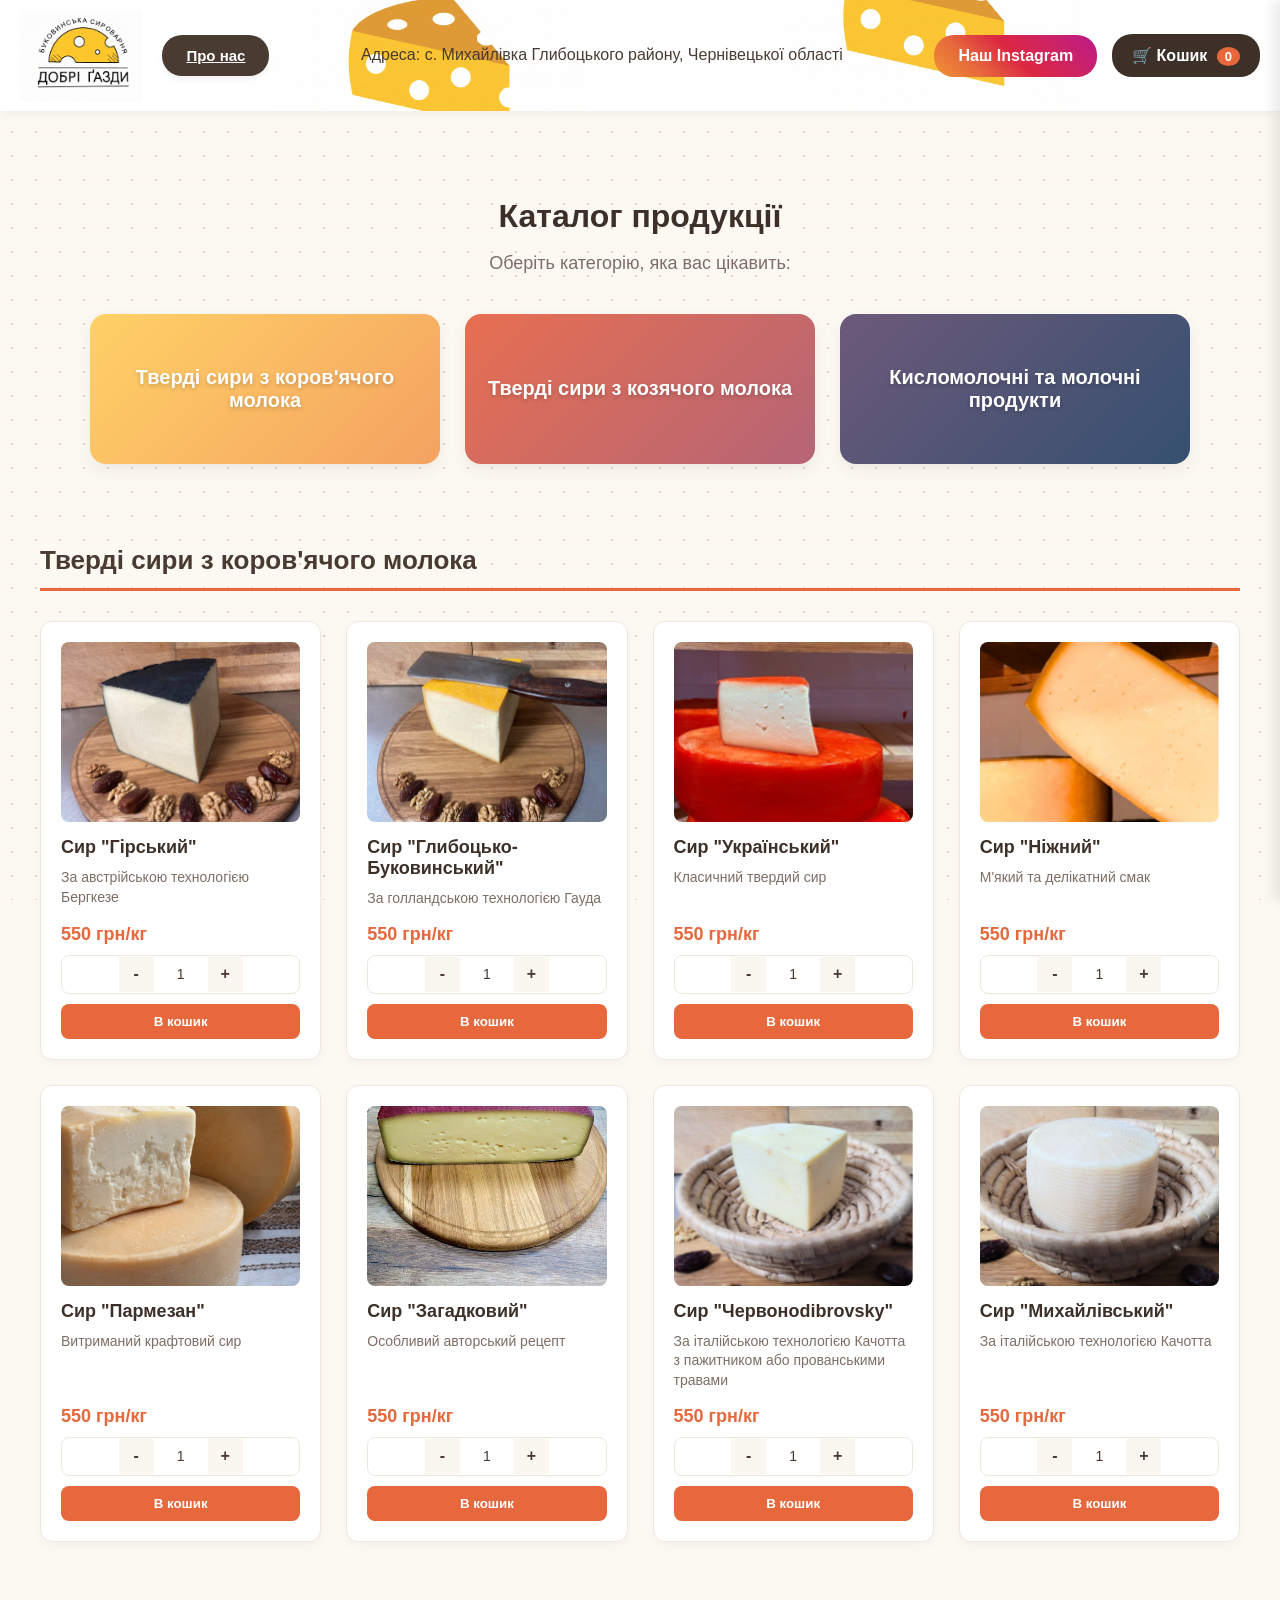
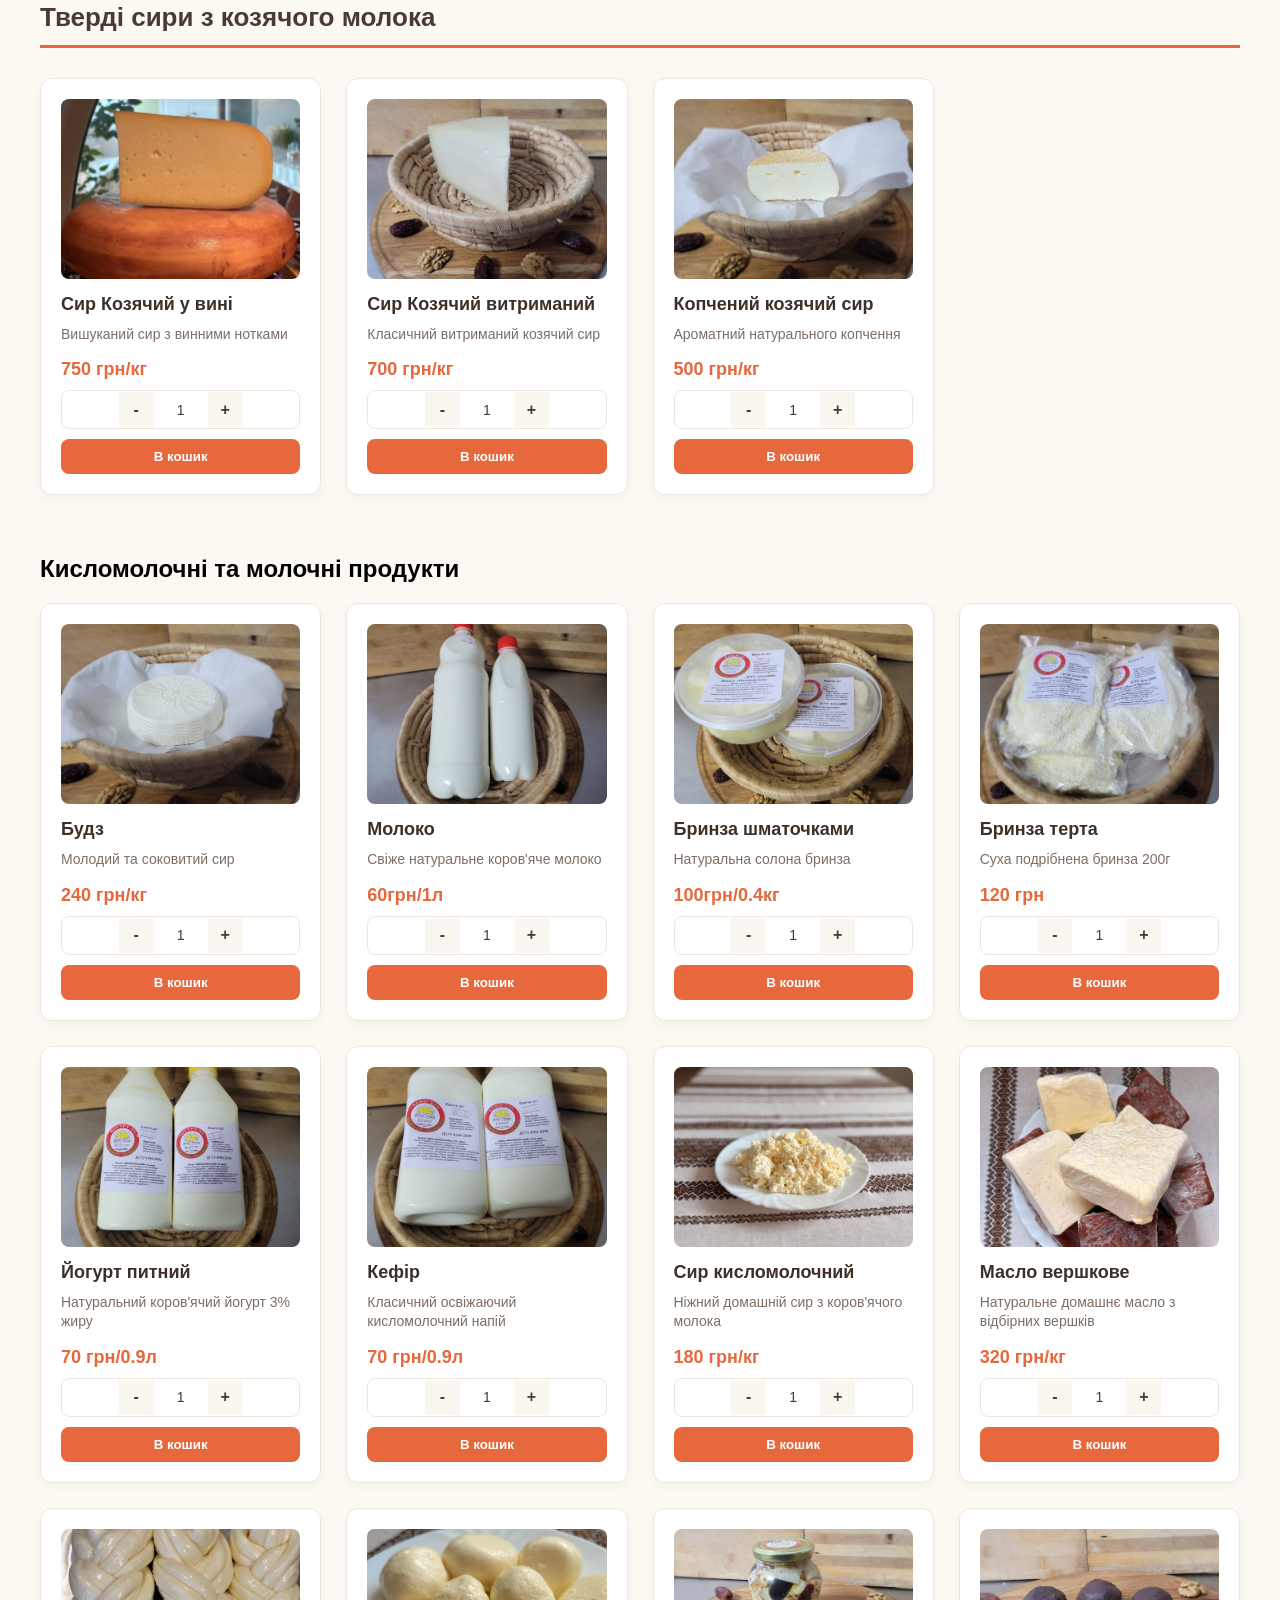
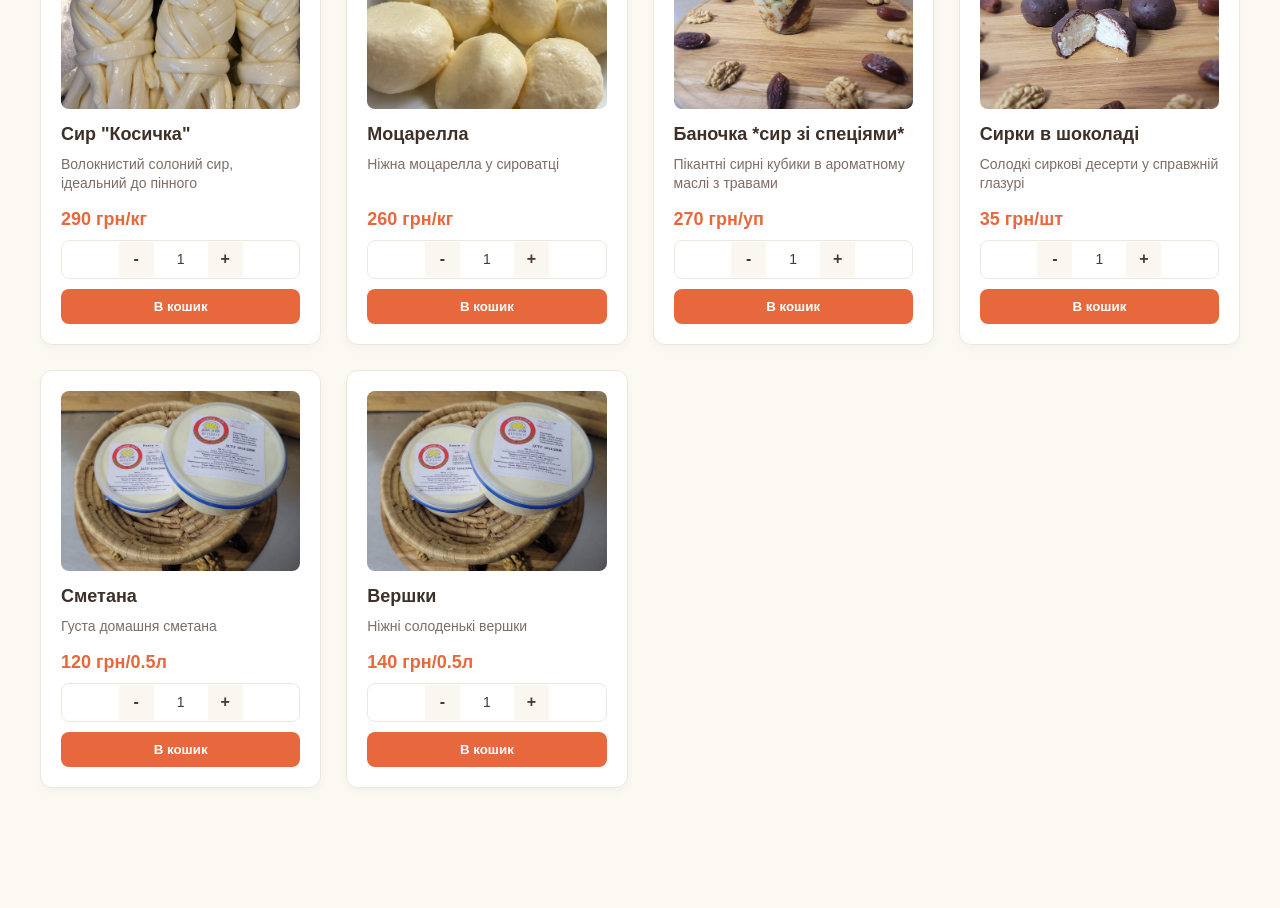
==== index.html @ 1939f1da "про нас" ====
<!DOCTYPE html>
<html lang="uk">
<head>
    <meta charset="UTF-8">
    <meta name="viewport" content="width=device-width, initial-scale=1.0">
    <title>Буковинська сироварня "Добрі Ґазди"</title>
    <link rel="stylesheet" href="style.css">
</head>
<body>

   <header class="site-header">
        <!-- ЛІВА ЧАСТИНА: Логотип та кнопка "Про нас" -->
        <div class="header-left">
            <div class="logo-container">
                <img src="Gemini_Generated_Image_kk2uhakk2uhakk2u.png" alt="Добрі Ґазди Логотип" class="logo-img">
            </div>
            <a href="about.html" class="about-btn">Про нас</a>
        </div>

        <!-- ЦЕНТРАЛЬНА ЧАСТИНА: Адреса -->
        <a href="https://www.google.com/maps/place/%D0%A1%D0%B8%D1%80%D0%BE%D0%B2%D0%B0%D1%80%D0%BD%D1%8F+%22%D0%94%D0%BE%D0%B1%D1%80%D1%96+%D2%90%D0%B0%D0%B7%D0%B4%D0%B8%22/@48.140833,26.0125,15z" target="_blank" class="address-link">
            Адреса: с. Михайлівка Глибоцького району, Чернівецької області
        </a>

        <!-- ПРАВА ЧАСТИНА: Кнопки Instagram та Кошик -->
        <div class="header-actions">
            <a href="https://www.instagram.com/dobrigazdi/" target="_blank" class="btn instagram-btn">
                Наш Instagram
            </a>
            <button id="cart-toggle-btn" class="cart-btn">
                🛒 Кошик <span id="cart-count">0</span>
            </button>
        </div>
    </header>

    <div id="cart-sidebar" class="cart-sidebar">
        <div class="cart-header">
            <h2>Ваше замовлення</h2>
            <button id="cart-close-btn" class="close-btn">&times;</button>
        </div>
        <div id="cart-items-container" class="cart-items">
            <p class="empty-cart-text">Кошик порожній</p>
        </div>
        <div class="cart-footer">
            <div class="cart-total">
                <span>Всього до сплати:</span>
                <span id="cart-total-price">0 грн</span>
            </div>
            <button id="checkout-btn" class="btn checkout-btn">Оформити замовлення</button>
        </div>
    </div>
    <div id="cart-overlay" class="cart-overlay"></div>

    <section class="main-categories-section">
        <h1 class="main-title">Каталог продукції</h1>
        <p class="main-subtitle">Оберіть категорію, яка вас цікавить:</p>
        
        <nav class="categories-menu">
            <a href="#cow-cheese" class="category-card card-cow">
                <span class="card-text">Тверді сири з коров'ячого молока</span>
            </a>
            <a href="#goat-cheese" class="category-card card-goat">
                <span class="card-text">Тверді сири з козячого молока</span>
            </a>
            <a href="#dairy-products" class="category-card card-dairy">
                <span class="card-text">Кисломолочні та молочні продукти</span>
            </a>
        </nav>
    </section>

    <main class="catalog-container">
        
        <section id="cow-cheese" class="category-section">
            <h2 class="category-title">Тверді сири з коров'ячого молока</h2>
            <div class="products-grid">
                <div class="product-card" data-id="gorsky" data-name="Сир 'Гірський'" data-price="550">
                    <img src="гірський.jpg" alt="Сир Гірський" class="product-img">
                    <h3>Сир "Гірський"</h3>
                    <p class="description">За австрійською технологією Бергкезе</p>
                    <div class="card-footer-flex">
                        <span class="price">550 грн/кг</span>
                        <div class="quantity-selector">
                            <button class="qty-btn minus">-</button>
                            <input type="number" class="qty-input" value="1" min="1">
                            <button class="qty-btn plus">+</button>
                        </div>
                        <button class="add-to-cart-btn">В кошик</button>
                    </div>
                </div>
                <div class="product-card" data-id="glybocky" data-name="Сир 'Глибоцько-Буковинський'" data-price="550">
                    <img src="глиб бук.jpg" alt="Сир Глибоцький" class="product-img">
                    <h3>Сир "Глибоцько-Буковинський"</h3>
                    <p class="description">За голландською технологією Гауда</p>
                    <div class="card-footer-flex">
                        <span class="price">550 грн/кг</span>
                        <div class="quantity-selector">
                            <button class="qty-btn minus">-</button>
                            <input type="number" class="qty-input" value="1" min="1">
                            <button class="qty-btn plus">+</button>
                        </div>
                        <button class="add-to-cart-btn">В кошик</button>
                    </div>
                </div>
                <div class="product-card" data-id="ukrainsky" data-name="Сир 'Український'" data-price="550">
                    <img src="український.jpg" alt="Сир Український" class="product-img">
                    <h3>Сир "Український"</h3>
                    <p class="description">Класичний твердий сир</p>
                    <div class="card-footer-flex">
                        <span class="price">550 грн/кг</span>
                        <div class="quantity-selector">
                            <button class="qty-btn minus">-</button>
                            <input type="number" class="qty-input" value="1" min="1">
                            <button class="qty-btn plus">+</button>
                        </div>
                        <button class="add-to-cart-btn">В кошик</button>
                    </div>
                </div>
                <div class="product-card" data-id="nizhny" data-name="Сир 'Ніжний'" data-price="550">
                    <img src="ніжний.png" alt="Сир Ніжний" class="product-img">
                    <h3>Сир "Ніжний"</h3>
                    <p class="description">М'який та делікатний смак</p>
                    <div class="card-footer-flex">
                        <span class="price">550 грн/кг</span>
                        <div class="quantity-selector">
                            <button class="qty-btn minus">-</button>
                            <input type="number" class="qty-input" value="1" min="1">
                            <button class="qty-btn plus">+</button>
                        </div>
                        <button class="add-to-cart-btn">В кошик</button>
                    </div>
                </div>
                <div class="product-card" data-id="parmezan" data-name="Сир 'Пармезан'" data-price="550">
                    <img src="пармезан.jpg" alt="Сир 'Пармезан'" class="product-img">
                    <h3>Сир "Пармезан"</h3>
                    <p class="description">Витриманий крафтовий сир</p>
                    <div class="card-footer-flex">
                        <span class="price">550 грн/кг</span>
                        <div class="quantity-selector">
                            <button class="qty-btn minus">-</button>
                            <input type="number" class="qty-input" value="1" min="1">
                            <button class="qty-btn plus">+</button>
                        </div>
                        <button class="add-to-cart-btn">В кошик</button>
                    </div>
                </div>
                <div class="product-card" data-id="zagadkovy" data-name="Сир 'Загадковий'" data-price="550">
                    <img src="загадковий.jpg" alt="Сир 'Загадковий'" class="product-img">
                    <h3>Сир "Загадковий"</h3>
                    <p class="description">Особливий авторський рецепт</p>
                    <div class="card-footer-flex">
                        <span class="price">550 грн/кг</span>
                        <div class="quantity-selector">
                            <button class="qty-btn minus">-</button>
                            <input type="number" class="qty-input" value="1" min="1">
                            <button class="qty-btn plus">+</button>
                        </div>
                        <button class="add-to-cart-btn">В кошик</button>
                    </div>
                </div>
                <div class="product-card" data-id="chervonodibrovsky" data-name="Сир 'Червонодібровський'" data-price="550">
                    <img src="червонодібровський.png" alt="Сир 'Червонodibrovsky'" class="product-img">
                    <h3>Сир "Червонodibrovsky"</h3>
                    <p class="description">За італійською технологією Качотта з пажитником або прованськими травами</p>
                    <div class="card-footer-flex">
                        <span class="price">550 грн/кг</span>
                        <div class="quantity-selector">
                            <button class="qty-btn minus">-</button>
                            <input type="number" class="qty-input" value="1" min="1">
                            <button class="qty-btn plus">+</button>
                        </div>
                        <button class="add-to-cart-btn">В кошик</button>
                    </div>
                </div>
                <div class="product-card" data-id="mykhailivsky" data-name="Сир 'Михайлівський'" data-price="550">
                    <img src="михайлівський.png" alt="Сир 'Михайлівський'" class="product-img">
                    <h3>Сир "Михайлівський"</h3>
                    <p class="description">За італійською технологією Качотта</p>
                    <div class="card-footer-flex">
                        <span class="price">550 грн/кг</span>
                        <div class="quantity-selector">
                            <button class="qty-btn minus">-</button>
                            <input type="number" class="qty-input" value="1" min="1">
                            <button class="qty-btn plus">+</button>
                        </div>
                        <button class="add-to-cart-btn">В кошик</button>
                    </div>
                </div>
            </div>
        </section>

        <section id="goat-cheese" class="category-section">
            <h2 class="category-title">Тверді сири з козячого молока</h2>
            <div class="products-grid">
                <div class="product-card" data-id="goat_wine" data-name="Сир Козячий у вині" data-price="500">
                    <img src="козячий у вині.jpg" alt="Сир Козячий у вині" class="product-img">
                    <h3>Сир Козячий у вині</h3>
                    <p class="description">Вишуканий сир з винними нотками</p>
                    <div class="card-footer-flex">
                        <span class="price">750 грн/кг</span>
                        <div class="quantity-selector">
                            <button class="qty-btn minus">-</button>
                            <input type="number" class="qty-input" value="1" min="1">
                            <button class="qty-btn plus">+</button>
                        </div>
                        <button class="add-to-cart-btn">В кошик</button>
                    </div>
                </div>
                <div class="product-card" data-id="goat_aged" data-name="Сир Козячий витриманий" data-price="700">
                    <img src="козячий сир.JPG" alt="Сир Козячий витриманий" class="product-img">
                    <h3>Сир Козячий витриманий</h3>
                    <p class="description">Класичний витриманий козячий сир</p>
                    <div class="card-footer-flex">
                        <span class="price">700 грн/кг</span>
                        <div class="quantity-selector">
                            <button class="qty-btn minus">-</button>
                            <input type="number" class="qty-input" value="1" min="1">
                            <button class="qty-btn plus">+</button>
                        </div>
                        <button class="add-to-cart-btn">В кошик</button>
                    </div>
                </div>
               
                <div class="product-card" data-id="goat_smoked" data-name="Копчений козячий сир" data-price="500">
                    <img src="козячий копчений.JPG" alt="Копчений козячий сир" class="product-img">
                    <h3>Копчений козячий сир</h3>
                    <p class="description">Ароматний натурального копчення</p>
                    <div class="card-footer-flex">
                        <span class="price">500 грн/кг</span>
                        <div class="quantity-selector">
                            <button class="qty-btn minus">-</button>
                            <input type="number" class="qty-input" value="1" min="1">
                            <button class="qty-btn plus">+</button>
                        </div>
                        <button class="add-to-cart-btn">В кошик</button>
                    </div>
                </div>
            </div>
        </section>

        <section id="dairy-products" class="category-section">
    <h2>Кисломолочні та молочні продукти</h2>
    
    <div class="products-grid">

        <div class="product-card" data-id="budz" data-name="Будз" data-price="240">
            <img src="будз.JPG" alt="Будз" class="product-img">
            <h3>Будз</h3>
            <p class="description">Молодий та соковитий сир</p>
            <div class="card-footer-flex">
                <span class="price">240 грн/кг</span>
                <div class="quantity-selector">
                    <button class="qty-btn minus">-</button>
                    <input type="number" class="qty-input" value="1" min="1">
                    <button class="qty-btn plus">+</button>
                </div>
                <button class="add-to-cart-btn">В кошик</button>
            </div>
        </div>
        <div class="product-card" data-id="yogurt" data-name="Молоко" data-price="70">
            <img src="молоко.JPG" alt="Молоко" class="product-img">
            <h3>Молоко</h3>
            <p class="description">Свіже натуральне коров'яче молоко</p>
            <div class="card-footer-flex">
                <span class="price">60грн/1л</span>
                <div class="quantity-selector">
                    <button class="qty-btn minus">-</button>
                    <input type="number" class="qty-input" value="1" min="1">
                    <button class="qty-btn plus">+</button>
                </div>
                <button class="add-to-cart-btn">В кошик</button>
            </div>
        </div>
        <div class="product-card" data-id="brynza_pieces" data-name="Бринза шматочками" data-price="250">
            <img src="бринза.JPG" alt="Бринза шматочками" class="product-img">
            <h3>Бринза шматочками</h3>
            <p class="description">Натуральна солона бринза</p>
            <div class="card-footer-flex">
                <span class="price">100грн/0.4кг</span>
                <div class="quantity-selector">
                    <button class="qty-btn minus">-</button>
                    <input type="number" class="qty-input" value="1" min="1">
                    <button class="qty-btn plus">+</button>
                </div>
                <button class="add-to-cart-btn">В кошик</button>
            </div>
        </div>

        <div class="product-card" data-id="brynza_grated" data-name="Бринза терта вакуумована" data-price="260">
            <img src="бринза терта.JPG" alt="Бринза терта" class="product-img">
            <h3>Бринза терта</h3>
            <p class="description">Суха подрібнена бринза 200г</p>
            <div class="card-footer-flex">
                <span class="price">120 грн</span>
                <div class="quantity-selector">
                    <button class="qty-btn minus">-</button>
                    <input type="number" class="qty-input" value="1" min="1">
                    <button class="qty-btn plus">+</button>
                </div>
                <button class="add-to-cart-btn">В кошик</button>
            </div>
        </div>

        <div class="product-card" data-id="yogurt" data-name="Йогурт питний" data-price="120">
            <img src="йогурт.JPG" alt="Йогурт питний" class="product-img">
            <h3>Йогурт питний</h3>
            <p class="description">Натуральний коров'ячий йогурт 3% жиру</p>
            <div class="card-footer-flex">
                <span class="price">70 грн/0.9л</span>
                <div class="quantity-selector">
                    <button class="qty-btn minus">-</button>
                    <input type="number" class="qty-input" value="1" min="1">
                    <button class="qty-btn plus">+</button>
                </div>
                <button class="add-to-cart-btn">В кошик</button>
            </div>
        </div>

        <div class="product-card" data-id="kefir" data-name="Кефір" data-price="90">
            <img src="кефір.JPG" alt="Кефір" class="product-img">
            <h3>Кефір</h3>
            <p class="description">Класичний освіжаючий кисломолочний напій</p>
            <div class="card-footer-flex">
                <span class="price">70 грн/0.9л</span>
                <div class="quantity-selector">
                    <button class="qty-btn minus">-</button>
                    <input type="number" class="qty-input" value="1" min="1">
                    <button class="qty-btn plus">+</button>
                </div>
                <button class="add-to-cart-btn">В кошик</button>
            </div>
        </div>

        <div class="product-card" data-id="acidophilus" data-name="Сир кисломолочний" data-price="180">
            <img src="творог.jpg" alt="Сир кисломолочний" class="product-img">
            <h3>Сир кисломолочний</h3>
            <p class="description">Ніжний домашній сир з коров'ячого молока</p>
            <div class="card-footer-flex">
                <span class="price">180 грн/кг</span>
                <div class="quantity-selector">
                    <button class="qty-btn minus">-</button>
                    <input type="number" class="qty-input" value="1" min="1">
                    <button class="qty-btn plus">+</button>
                </div>
                <button class="add-to-cart-btn">В кошик</button>
            </div>
        </div>

        <div class="product-card" data-id="butter" data-name="Масло вершкове" data-price="320">
            <img src="масло.jpg" alt="Масло вершкове" class="product-img">
            <h3>Масло вершкове</h3>
            <p class="description">Натуральне домашнє масло з відбірних вершків</p>
            <div class="card-footer-flex">
                <span class="price">320 грн/кг</span>
                <div class="quantity-selector">
                    <button class="qty-btn minus">-</button>
                    <input type="number" class="qty-input" value="1" min="1">
                    <button class="qty-btn plus">+</button>
                </div>
                <button class="add-to-cart-btn">В кошик</button>
            </div>
        </div>

        <div class="product-card" data-id="pigtail" data-name="Сир Косичка" data-price="290">
            <img src="косичка.jpg" alt="Сир Косичка" class="product-img">
            <h3>Сир "Косичка"</h3>
            <p class="description">Волокнистий солоний сир, ідеальний до пінного</p>
            <div class="card-footer-flex">
                <span class="price">290 грн/кг</span>
                <div class="quantity-selector">
                    <button class="qty-btn minus">-</button>
                    <input type="number" class="qty-input" value="1" min="1">
                    <button class="qty-btn plus">+</button>
                </div>
                <button class="add-to-cart-btn">В кошик</button>
            </div>
        </div>

        <div class="product-card" data-id="mozarella" data-name="Моцарелла" data-price="260">
            <img src="кульки з моцарели.jpg" alt="Моцарелла" class="product-img">
            <h3>Моцарелла</h3>
            <p class="description">Ніжна моцарелла у сироватці</p>
            <div class="card-footer-flex">
                <span class="price">260 грн/кг</span>
                <div class="quantity-selector">
                    <button class="qty-btn minus">-</button>
                    <input type="number" class="qty-input" value="1" min="1">
                    <button class="qty-btn plus">+</button>
                </div>
                <button class="add-to-cart-btn">В кошик</button>
            </div>
        </div>

        <div class="product-card" data-id="cheese_cubes" data-name="Баночка *сир зі спеціями*" data-price="270">
            <img src="баночки.JPG" alt="Сирні кубики" class="product-img">
            <h3>Баночка *сир зі спеціями*</h3>
            <p class="description">Пікантні сирні кубики в ароматному маслі з травами</p>
            <div class="card-footer-flex">
                <span class="price">270 грн/уп</span>
                <div class="quantity-selector">
                    <button class="qty-btn minus">-</button>
                    <input type="number" class="qty-input" value="1" min="1">
                    <button class="qty-btn plus">+</button>
                </div>
                <button class="add-to-cart-btn">В кошик</button>
            </div>
        </div>

        <div class="product-card" data-id="chocolate_dessert" data-name="Сирки в шоколаді" data-price="35">
            <img src="сирки.JPG" alt="Сирки в шоколаді" class="product-img">
            <h3>Сирки в шоколаді</h3>
            <p class="description">Солодкі сиркові десерти у справжній глазурі</p>
            <div class="card-footer-flex">
                <span class="price">35 грн/шт</span>
                <div class="quantity-selector">
                    <button class="qty-btn minus">-</button>
                    <input type="number" class="qty-input" value="1" min="1">
                    <button class="qty-btn plus">+</button>
                </div>
                <button class="add-to-cart-btn">В кошик</button>
            </div>
        </div>

        <div class="product-card" data-id="cream_sourcream" data-name=" Сметана" data-price="140">
            <img src="сметана та вершки.JPG" alt="Вершки та сметана" class="product-img">
            <h3>Сметана</h3>
            <p class="description">Густа домашня сметана</p>
            <div class="card-footer-flex">
                <span class="price">120 грн/0.5л</span>
                <div class="quantity-selector">
                    <button class="qty-btn minus">-</button>
                    <input type="number" class="qty-input" value="1" min="1">
                    <button class="qty-btn plus">+</button>
                </div>
                <button class="add-to-cart-btn">В кошик</button>
            </div>
        </div>
         <div class="product-card" data-id="cream_sourcream" data-name="Вершки" data-price="140">
            <img src="сметана та вершки.JPG" alt="Вершки та сметана" class="product-img">
            <h3>Вершки</h3>
            <p class="description">Ніжні солоденькі вершки</p>
            <div class="card-footer-flex">
                <span class="price">140 грн/0.5л</span>
                <div class="quantity-selector">
                    <button class="qty-btn minus">-</button>
                    <input type="number" class="qty-input" value="1" min="1">
                    <button class="qty-btn plus">+</button>
                </div>
                <button class="add-to-cart-btn">В кошик</button>
            </div>
        </div>
        

    </div> </section> 
  </main>

    <div id="order-modal" class="order-modal">
        <div class="modal-content">
            <div class="modal-header">
                <h2>Оформлення замовлення</h2>
                <button id="close-modal-btn" class="close-btn">&times;</button>
            </div>
            <form id="checkout-form" class="checkout-form">
                <div class="form-group">
                    <label for="client-name">Ваше ім'я та прізвище *</label>
                    <input type="text" id="client-name" required placeholder="Іван Петренко">
                </div>
                
                <div class="form-group">
                    <label for="client-phone">Номер телефону *</label>
                    <input type="tel" id="client-phone" required placeholder="+380XXXXXXXXX">
                </div>
                
                <div class="form-group">
                    <label for="delivery-method">Спосіб доставки *</label>
                    <select id="delivery-method" required>
                        <option value="" disabled selected>Оберіть варіант</option>
                        <option value="Самовивіз">Самовивіз (з сироварні)</option>
                        <option value="Нова Пошта">Нова Пошта</option>
                        <option value="Укрпошта">Укрпошта</option>
                    </select>
                </div>
                
                <div class="form-group">
                    <label for="delivery-address">Адреса доставки / Номер відділення</label>
                    <textarea id="delivery-address" rows="2" placeholder="Місто, номер відділення або домашня адреса"></textarea>
                </div>

                <div class="form-group">
                    <label for="client-comment">Коментар до замовлення</label>
                    <textarea id="client-comment" rows="2" placeholder="Наприклад: порізати шматочками, упакувати у вакуум..."></textarea>
                </div>

                <button type="submit" id="submit-order-btn" class="btn submit-order-btn">Підтвердити замовлення</button>
            </form>
        </div>
    </div>

    <div id="success-modal" class="success-modal">
        <div class="success-modal-content">
            <div class="success-checkmark">
                <div class="check-icon">
                    <span class="icon-line line-tip"></span>
                    <span class="icon-line line-long"></span>
                    <div class="icon-circle"></div>
                    <div class="icon-fix"></div>
                </div>
            </div>
            <h2>Замовлення прийнято!</h2>
            <p>Дякуємо за покупку. Найближчим часом мы зв'яжемося з вами для підтвердження замовлення.</p>
            <button id="close-success-btn" class="btn success-close-btn">Чудово</button>
        </div>
    </div>
    
    <div id="modal-overlay" class="modal-overlay"></div>

    <script src="script.js"></script>

</body>
</html>
---- style.css ----
/* Робить прокручування плавним */
html {
    scroll-behavior: smooth;
}

/* Базові налаштування сторінки */
/* Базові налаштування сторінки та новий красивий фон */
body {
    margin: 0;
    padding: 0;
    font-family: 'Segoe UI', Tahoma, Geneva, Verdana, sans-serif;
    
    /* Крафтовий молочний фон з ледь помітним патерном */
    background-color: #fcf9f2; 
    background-image: radial-gradient(#e3d1be 1px, transparent 1px);
    background-size: 24px 24px;
    
    /* Робимо так, щоб фон стояв на місці, коли користувач гортає товари вниз */
    background-attachment: fixed; 
}

/* Шапка сайту */
.site-header {
    display: flex;
    justify-content: space-between;
    align-items: center;
    padding: 15px 30px;
    background-image: url('Untitled2_20260714095952.png'); 
    background-repeat: no-repeat;
    background-size: cover; 
    background-position: center;
    box-shadow: 0 2px 10px rgba(0, 0, 0, 0.05);
    width: 100%;
    box-sizing: border-box;
    position: sticky;
    top: 0;
    z-index: 1000;
}

/* Налаштування розміру логотипа */
.logo-img {
    height: 91px; 
    width: auto;  
    display: block;
    mix-blend-mode: multiply;
}

/* Стиль для посилання на адресу */
.address-link {
    color: #4a3b32; 
    text-decoration: none; 
    font-size: 16px;
    font-weight: 500;
    max-width: 500px; 
    line-height: 1.4;
    transition: color 0.2s ease;
    text-align: center;
}

.address-link:hover {
    color: #e6683c; 
    text-decoration: underline; 
}

/* Стиль для кнопки Instagram */
.btn {
    display: inline-block;
    padding: 12px 24px;
    font-size: 16px;
    font-weight: bold;
    text-decoration: none;
    border-radius: 20px; 
    color: white;
    transition: transform 0.2s, box-shadow 0.2s;
    cursor: pointer;
    white-space: nowrap;
}

.instagram-btn {
    background: linear-gradient(45deg, #f09433 0%, #e6683c 25%, #dc2743 50%, #cc2366 75%, #bc1888 100%);
}

.btn:hover {
    transform: translateY(-2px);
    box-shadow: 0 4px 12px rgba(220, 39, 67, 0.3);
}

/* СЕКЦІЯ КАТЕГОРІЙ НА ГОЛОВНОМУ ЕКРАНІ */
.main-categories-section {
    padding: 60px 30px 40px 30px;
    text-align: center;
    max-width: 1200px;
    margin: 0 auto;
}

.main-title {
    color: #3d3028;
    font-size: 32px;
    margin-bottom: 10px;
}

.main-subtitle {
    color: #7d6e65;
    font-size: 18px;
    margin-bottom: 40px;
}

.categories-menu {
    display: flex;
    justify-content: center;
    gap: 25px;
    flex-wrap: wrap;
}

.category-card {
    flex: 1;
    min-width: 280px;
    max-width: 350px;
    height: 150px;
    display: flex;
    justify-content: center;
    align-items: center;
    text-decoration: none;
    border-radius: 16px;
    box-shadow: 0 6px 15px rgba(74, 59, 50, 0.08);
    transition: transform 0.3s ease, box-shadow 0.3s ease;
    padding: 20px;
    box-sizing: border-box;
}

.card-cow {
    background: linear-gradient(135deg, #ffd166 0%, #f4a261 100%);
}

.card-goat {
    background: linear-gradient(135deg, #e76f51 0%, #b56576 100%);
}

.card-dairy {
    background: linear-gradient(135deg, #6d597a 0%, #355070 100%);
}

.card-text {
    color: #ffffff;
    font-size: 20px;
    font-weight: bold;
    text-align: center;
    text-shadow: 0 2px 4px rgba(0, 0, 0, 0.2);
}

.category-card:hover {
    transform: translateY(-8px);
    box-shadow: 0 12px 25px rgba(74, 59, 50, 0.2);
}

/* СТИЛІ ДЛЯ КАТАЛОГУ */
.catalog-container {
    padding: 20px 30px 60px 30px;
    max-width: 1200px;
    margin: 0 auto;
}

.category-section {
    scroll-margin-top: 140px; 
    margin-bottom: 60px;
}

.category-title {
    color: #4a3b32; 
    font-size: 26px;
    border-bottom: 3px solid #e6683c; 
    padding-bottom: 12px;
    margin-bottom: 30px;
}

.products-grid {
    display: grid;
    grid-template-columns: repeat(auto-fill, minmax(260px, 1fr));
    gap: 25px;
}

.product-card {
    background-color: #ffffff;
    border-radius: 12px;
    padding: 20px;
    box-shadow: 0 4px 10px rgba(0, 0, 0, 0.03);
    border: 1px solid #eee7de;
    display: flex;
    flex-direction: column;
    justify-content: space-between;
    transition: transform 0.2s, box-shadow 0.2s;
    overflow: hidden; /* Щоб картинки не вилазили за рамки */
}

.product-card:hover {
    transform: translateY(-5px);
    box-shadow: 0 8px 20px rgba(74, 59, 50, 0.1);
}

/* НАЛАШТУВАННЯ ЗОБРАЖЕНЬ ТОВАРІВ */
.product-img {
    width: 100%;
    height: 180px; /* Усі картинки будуть однакової висоти */
    object-fit: cover; /* Картинка заповнить рамки без спотворення */
    border-radius: 8px;
    margin-bottom: 15px;
    background-color: #faf6f0; /* Поки картинок немає, буде гарний світлий фон */
}

.product-card h3 {
    margin: 0 0 10px 0;
    color: #3d3028;
    font-size: 18px;
}

.product-card .description {
    color: #7d6e65;
    font-size: 14px;
    line-height: 1.4;
    margin: 0 0 15px 0;
    flex-grow: 1;
}

.product-card .price {
    font-size: 18px;
    font-weight: bold;
    color: #e6683c; 
    display: block;
}

/* АДАПТИВНІСТЬ */
/* АДАПТИВНІСТЬ ДЛЯ ТЕЛЕФОНІВ (Виправлена шапка) */
@media (max-width: 768px) {
    .site-header {
        position: relative; 
        flex-direction: column; /* Вибудовуємо елементи один під одним */
        gap: 15px; /* Додаємо гарну відстань між елементами */
        padding: 20px 15px; /* Зменшуємо відступи по краях */
        text-align: center; /* Центруємо весь текст */
    }
    
    .logo-img {
        height: 75px; /* Трохи зменшуємо логотип для екрану телефону */
    }
    
    .address-link {
        font-size: 14px; /* Зменшуємо шрифт, щоб він гарно помістився */
    }
    
    .catalog-container {
        padding: 20px 15px;
    }
    
    .main-title {
        font-size: 26px;
    }
    
    .category-title {
        font-size: 22px;
        text-align: center;
    }
    
    .category-section {
        scroll-margin-top: 20px;
    }
}/* КНОПКА КОШИКА В ШАПЦІ */
.header-actions {
    display: flex;
    align-items: center;
    gap: 15px;
}

.cart-btn {
    background-color: #3d3028;
    color: white;
    border: none;
    padding: 12px 20px;
    font-size: 16px;
    font-weight: bold;
    border-radius: 20px;
    cursor: pointer;
    transition: transform 0.2s, background-color 0.2s;
    white-space: nowrap;
}

.cart-btn:hover {
    background-color: #e6683c;
    transform: translateY(-2px);
}

#cart-count {
    background-color: #e6683c;
    color: white;
    padding: 2px 8px;
    border-radius: 50%;
    font-size: 13px;
    margin-left: 5px;
}

/* БІЧНА ПАНЕЛЬ КОШИКА */
.cart-sidebar {
    position: fixed;
    top: 0;
    right: -400px; /* Схований за екраном справа */
    width: 400px;
    height: 100%;
    background-color: #ffffff;
    box-shadow: -5px 0 15px rgba(0, 0, 0, 0.1);
    z-index: 2000;
    display: flex;
    flex-direction: column;
    transition: right 0.3s ease-in-out;
    box-sizing: border-box;
}

.cart-sidebar.open {
    right: 0; /* Виїжджає на екран */
}

.cart-header {
    padding: 20px;
    border-bottom: 1px solid #eee7de;
    display: flex;
    justify-content: space-between;
    align-items: center;
}

.cart-header h2 {
    margin: 0;
    color: #3d3028;
    font-size: 22px;
}

.close-btn {
    background: none;
    border: none;
    font-size: 30px;
    color: #7d6e65;
    cursor: pointer;
}

.cart-items {
    padding: 20px;
    flex-grow: 1;
    overflow-y: auto;
}

.empty-cart-text {
    text-align: center;
    color: #a39385;
    margin-top: 40px;
}

.cart-footer {
    padding: 20px;
    border-top: 1px solid #eee7de;
    background-color: #faf6f0;
}

.cart-total {
    display: flex;
    justify-content: space-between;
    font-size: 18px;
    font-weight: bold;
    color: #3d3028;
    margin-bottom: 15px;
}

#cart-total-price {
    color: #e6683c;
}

.checkout-btn {
    width: 100%;
    background: #e6683c;
    border: none;
    text-align: center;
    padding: 15px;
    border-radius: 10px;
    font-size: 16px;
}

/* ЗАТЕМНЕННЯ ФОНУ */
.cart-overlay {
    position: fixed;
    top: 0;
    left: 0;
    width: 100%;
    height: 100%;
    background-color: rgba(0, 0, 0, 0.4);
    z-index: 1500;
    display: none;
}

.cart-overlay.open {
    display: block;
}

/* СТИЛІ ДЛЯ КНОПОК У КАРТКАХ */
.card-footer-flex {
    display: flex;
    flex-direction: column;
    gap: 10px;
    margin-top: auto; /* Притискає блок замовлення до низу картки */
}

.quantity-selector {
    display: flex;
    align-items: center;
    justify-content: center;
    border: 1px solid #eee7de;
    border-radius: 8px;
    overflow: hidden;
    width: 100%;
    box-sizing: border-box;
}

.qty-btn {
    background-color: #faf6f0;
    border: none;
    width: 35px;
    height: 35px;
    font-size: 16px;
    font-weight: bold;
    color: #4a3b32;
    cursor: pointer;
    transition: background-color 0.2s;
}

.qty-btn:hover {
    background-color: #eee7de;
}

.qty-input {
    border: none;
    width: 50px;
    height: 35px;
    text-align: center;
    font-size: 14px;
    color: #4a3b32;
    -moz-appearance: textfield;
    appearance: textfield; /* Додаємо цей стандартний рядок */
}

.qty-input::-webkit-outer-spin-button,
.qty-input::-webkit-inner-spin-button {
    -webkit-appearance: none;
    margin: 0;
}

.add-to-cart-btn {
    background-color: #e6683c;
    color: white;
    border: none;
    padding: 10px;
    border-radius: 8px;
    font-weight: bold;
    cursor: pointer;
    width: 100%;
    transition: background-color 0.2s;
}

.add-to-cart-btn:hover {
    background-color: #cc5429;
}

/* ТОВАРИ ВСЕРЕДИНІ КОШИКА */
.cart-item {
    display: flex;
    justify-content: space-between;
    align-items: center;
    border-bottom: 1px solid #f3ede2;
    padding: 10px 0;
}

.cart-item-details h4 {
    margin: 0 0 5px 0;
    color: #3d3028;
}

.cart-item-details p {
    margin: 0;
    color: #7d6e65;
    font-size: 14px;
}

.remove-item-btn {
    background: none;
    border: none;
    color: #dc2743;
    font-size: 20px;
    cursor: pointer;
}

/* АДАПТИВНІСТЬ КОШИКА ДЛЯ ТЕЛЕФОНІВ */
@media (max-width: 480px) {
    .cart-sidebar {
        width: 100%;
        right: -100%;
    }
    .header-actions {
        width: 100%;
        justify-content: center;
    }
}/* МОДАЛЬНЕ ВІКНО ФОРМИ */
.order-modal {
    position: fixed;
    top: 50%;
    left: 50%;
    transform: translate(-50%, -50%) scale(0.9);
    width: 90%;
    max-width: 500px;
    background-color: #ffffff;
    box-shadow: 0 10px 30px rgba(0, 0, 0, 0.15);
    border-radius: 15px;
    z-index: 3000;
    display: none;
    opacity: 0;
    transition: transform 0.3s ease, opacity 0.3s ease;
    box-sizing: border-box;
}

.order-modal.open {
    display: block;
    opacity: 1;
    transform: translate(-50%, -50%) scale(1);
}

.modal-content {
    padding: 25px;
}

.modal-header {
    display: flex;
    justify-content: space-between;
    align-items: center;
    border-bottom: 1px solid #eee7de;
    padding-bottom: 15px;
    margin-bottom: 20px;
}

.modal-header h2 {
    margin: 0;
    font-size: 22px;
    color: #3d3028;
}

/* СТИЛІ ФОРМИ */
.checkout-form {
    display: flex;
    flex-direction: column;
    gap: 15px;
}

.form-group {
    display: flex;
    flex-direction: column;
    gap: 5px;
}

.form-group label {
    font-size: 14px;
    font-weight: bold;
    color: #4a3b32;
}

.form-group input,
.form-group select,
.form-group textarea {
    padding: 10px;
    border: 1px solid #eee7de;
    border-radius: 8px;
    font-family: inherit;
    font-size: 15px;
    color: #3d3028;
    background-color: #faf6f0;
    box-sizing: border-box;
}

.form-group input:focus,
.form-group select:focus,
.form-group textarea:focus {
    outline: none;
    border-color: #e6683c;
    background-color: #ffffff;
}

.submit-order-btn {
    background-color: #27ae60; /* Зелена кнопка для підтвердження */
    color: white;
    border: none;
    padding: 12px;
    border-radius: 8px;
    font-size: 16px;
    font-weight: bold;
    cursor: pointer;
    transition: background-color 0.2s;
    margin-top: 10px;
}

.submit-order-btn:hover {
    background-color: #219653;
}

/* ЗАТЕМНЕННЯ ДЛЯ МОДАЛЬНОГО ВІКНА */
.modal-overlay {
    position: fixed;
    top: 0;
    left: 0;
    width: 100%;
    height: 100%;
    background-color: rgba(0, 0, 0, 0.5);
    z-index: 2500;
    display: none;
}

.modal-overlay.open {
    display: block;
}/* ВІКНО УСПІХУ */
.success-modal {
    position: fixed;
    top: 50%;
    left: 50%;
    transform: translate(-50%, -50%) scale(0.9);
    width: 90%;
    max-width: 400px;
    background-color: #ffffff;
    box-shadow: 0 15px 40px rgba(0, 0, 0, 0.2);
    border-radius: 20px;
    z-index: 3500;
    display: none;
    opacity: 0;
    transition: transform 0.3s cubic-bezier(0.175, 0.885, 0.32, 1.275), opacity 0.3s ease;
    box-sizing: border-box;
}

.success-modal.open {
    display: block;
    opacity: 1;
    transform: translate(-50%, -50%) scale(1);
}

.success-modal-content {
    padding: 40px 30px;
    text-align: center;
}

.success-modal-content h2 {
    color: #27ae60;
    margin: 20px 0 10px 0;
    font-size: 24px;
}

.success-modal-content p {
    color: #7d6e65;
    font-size: 15px;
    line-height: 1.5;
    margin-bottom: 25px;
}

.success-close-btn {
    background-color: #27ae60;
    color: white;
    border: none;
    padding: 12px 30px;
    border-radius: 25px;
    font-size: 16px;
    font-weight: bold;
    cursor: pointer;
    transition: background-color 0.2s, transform 0.2s;
}

.success-close-btn:hover {
    background-color: #219653;
    transform: scale(1.05);
}

/* КРАСИВА АНІМАЦІЯ ГАЛОЧКИ */
.success-checkmark {
    width: 80px;
    height: 80px;
    margin: 0 auto;
}

.success-checkmark .check-icon {
    width: 80px;
    height: 80px;
    position: relative;
    border-radius: 50%;
    box-sizing: content-box;
    border: 4px solid rgba(76, 175, 80, .5);
}

.success-checkmark .check-icon::after {
    content: '';
    position: absolute;
    width: 80px;
    height: 80px;
    border-radius: 50%;
}

.success-checkmark .check-icon .icon-line {
    height: 5px;
    background-color: #4CAF50;
    display: block;
    border-radius: 2px;
    position: absolute;
    z-index: 10;
}

.success-checkmark .check-icon .icon-line.line-tip {
    top: 46px;
    left: 14px;
    width: 25px;
    transform: rotate(45deg);
    animation: write-tick-tip 0.5s ease;
}

.success-checkmark .check-icon .icon-line.line-long {
    top: 38px;
    right: 8px;
    width: 47px;
    transform: rotate(-45deg);
    animation: write-tick-long 0.75s ease;
}

.success-checkmark .check-icon .icon-circle {
    top: -4px;
    left: -4px;
    position: absolute;
    width: 80px;
    height: 80px;
    border: 4px solid #4CAF50;
    border-radius: 50%;
    box-sizing: content-box;
    z-index: 2;
    animation: grow-circle 0.6s ease-in-out;
}

/* Ключові кадри анімацій */
@keyframes grow-circle {
    0% { transform: scale(0); opacity: 0; }
    100% { transform: scale(1); opacity: 1; }
}

@keyframes write-tick-tip {
    0% { width: 0; left: 1px; top: 19px; }
    54% { width: 0; left: 1px; top: 19px; }
    70% { width: 50px; left: -8px; top: 37px; }
    84% { width: 17px; left: 21px; top: 48px; }
    100% { width: 25px; left: 14px; top: 46px; }
}

@keyframes write-tick-long {
    0% { width: 0; right: 46px; top: 54px; }
    65% { width: 0; right: 46px; top: 54px; }
    84% { width: 55px; right: 0px; top: 35px; }
    100% { width: 47px; right: 8px; top: 38px; }
}
/* Контейнер для логотипу та кнопки в лівій частині */
.header-left {
    display: flex;
    align-items: center; /* Вирівнює логотип та кнопку Про нас по вертикалі */
    gap: 20px;           /* Відступ між логотипом та кнопкою Про нас */
}

/* Переконуємось, що шапка працює як flex-контейнер */
.site-header {
    display: flex;
    justify-content: space-between; /* Розносить ліву частину, адресу та праву по краях */
    align-items: center;            /* Вирівнює абсолютно всі елементи шапки по одній лінії */
    padding: 10px 20px;
}/* Кнопка "Про нас" у стилі кнопок шапки */
.about-btn {
    background-color: #4a3b32; /* Темний шоколадний колір, як у Кошика */
    color: #ffffff;            /* Білий колір тексту */
    border: none;
    padding: 12px 24px;        /* Точні відступи, щоб кнопка була одного розміру з іншими */
    font-size: 15px;
    font-weight: bold;
    border-radius: 20px;       /* Таке ж заокруглення, як у Instagram та Кошика */
    cursor: pointer;
    transition: background-color 0.2s ease, transform 0.1s ease, box-shadow 0.2s ease;
    display: inline-flex;
    align-items: center;
    justify-content: center;
    font-family: inherit;      /* Наслідує загальний шрифт сайту */
    box-shadow: 0 4px 6px rgba(0, 0, 0, 0.05); /* Легка елегантна тінь */
}

/* Ефект при наведенні мишкою */
.about-btn:hover {
    background-color: #2b211c; /* Стає насиченішою та темнішою */
    box-shadow: 0 6px 12px rgba(0, 0, 0, 0.15); /* Тінь стає трохи глибшою */
    transform: translateY(-1px); /* Легкий інтерактивний підйом кнопки */
}

/* Ефект при натисканні */
.about-btn:active {
    transform: translateY(1px); /* Кнопка візуально прогинається при кліку */
    box-shadow: 0 2px 4px rgba(0, 0, 0, 0.1);
}
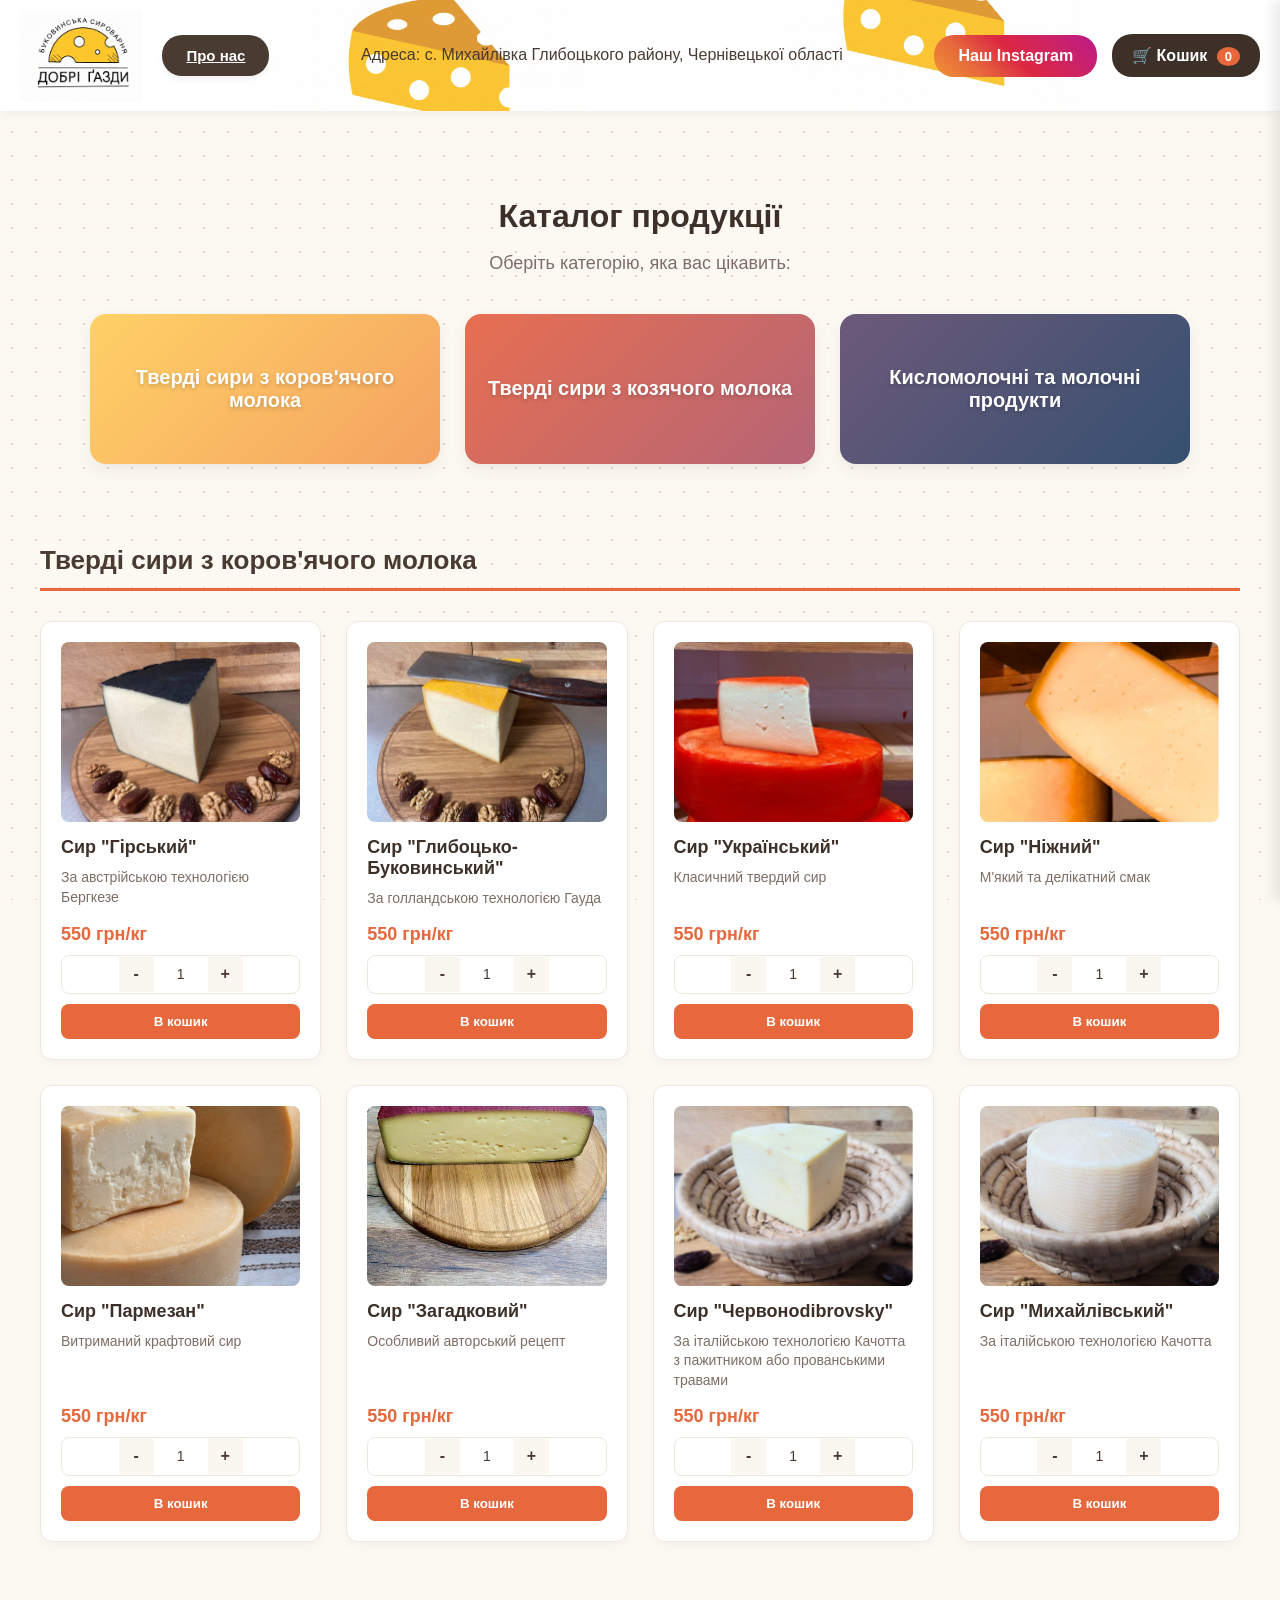
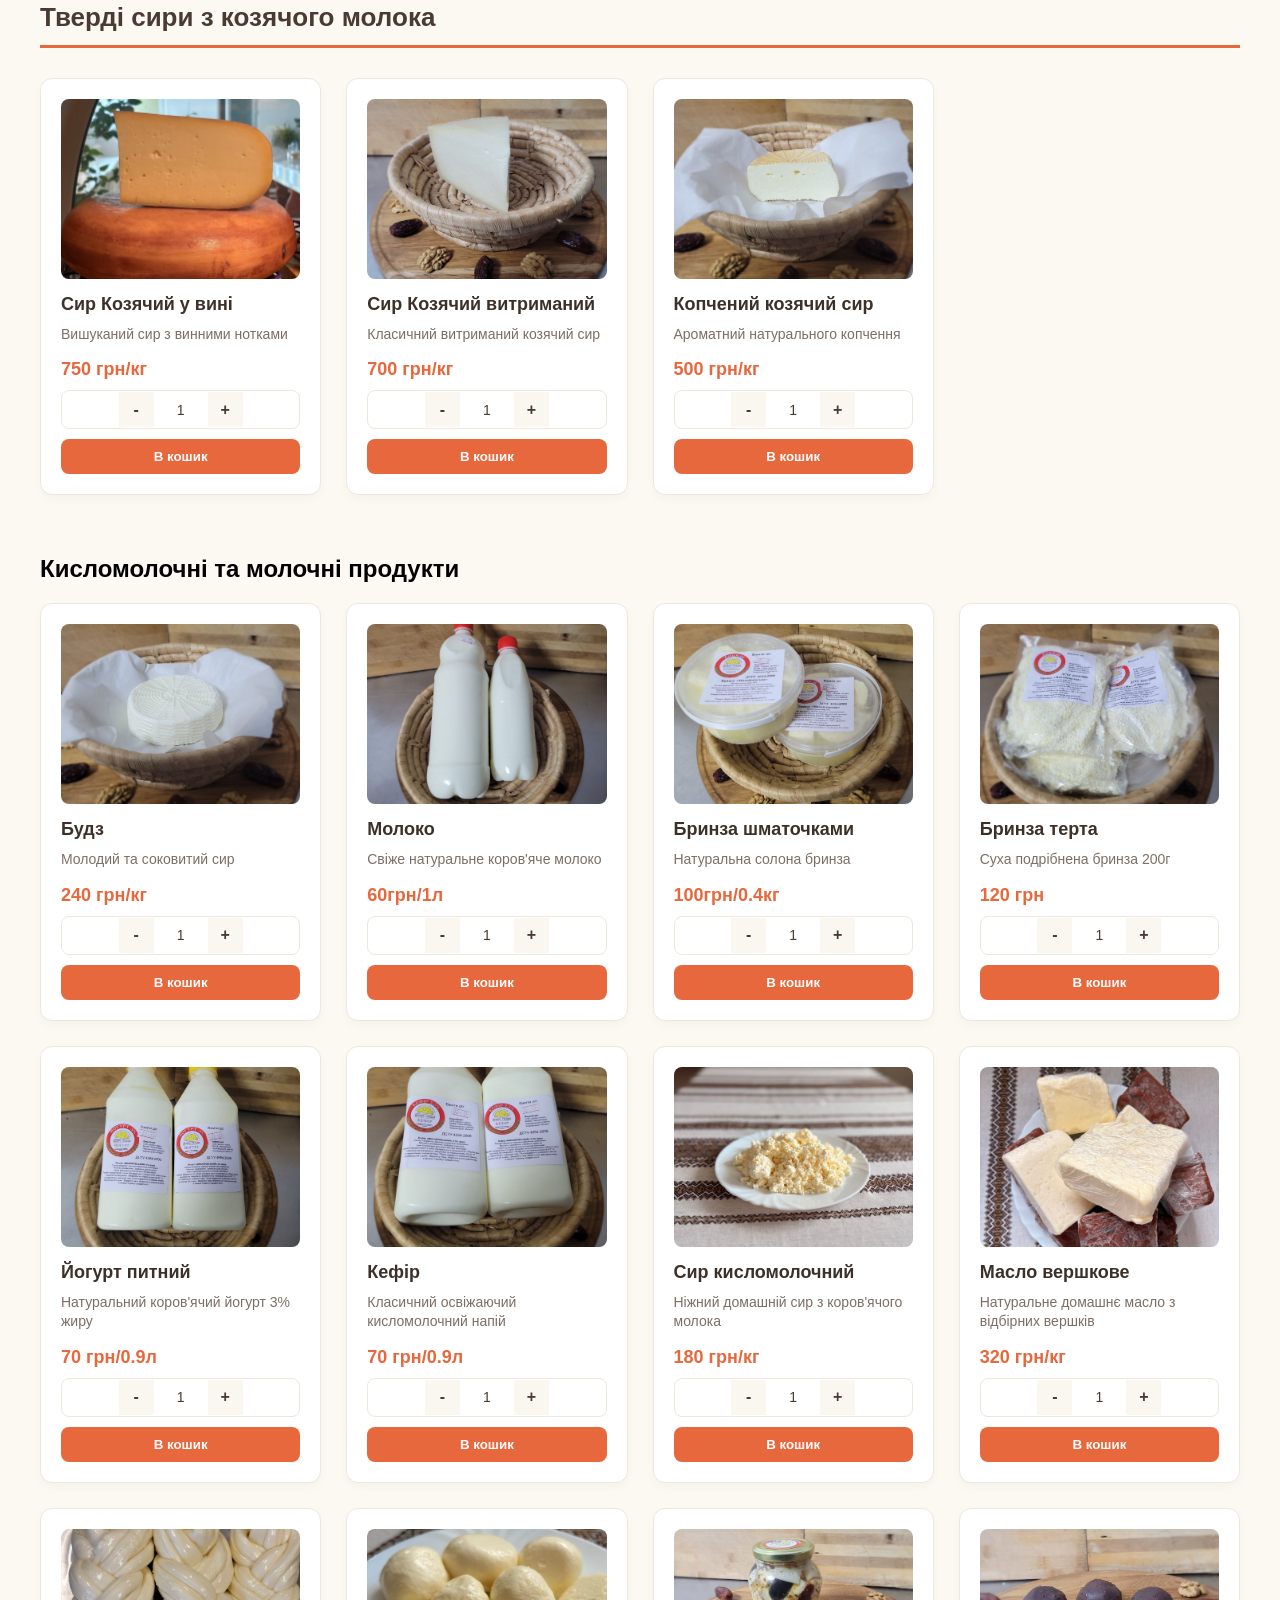
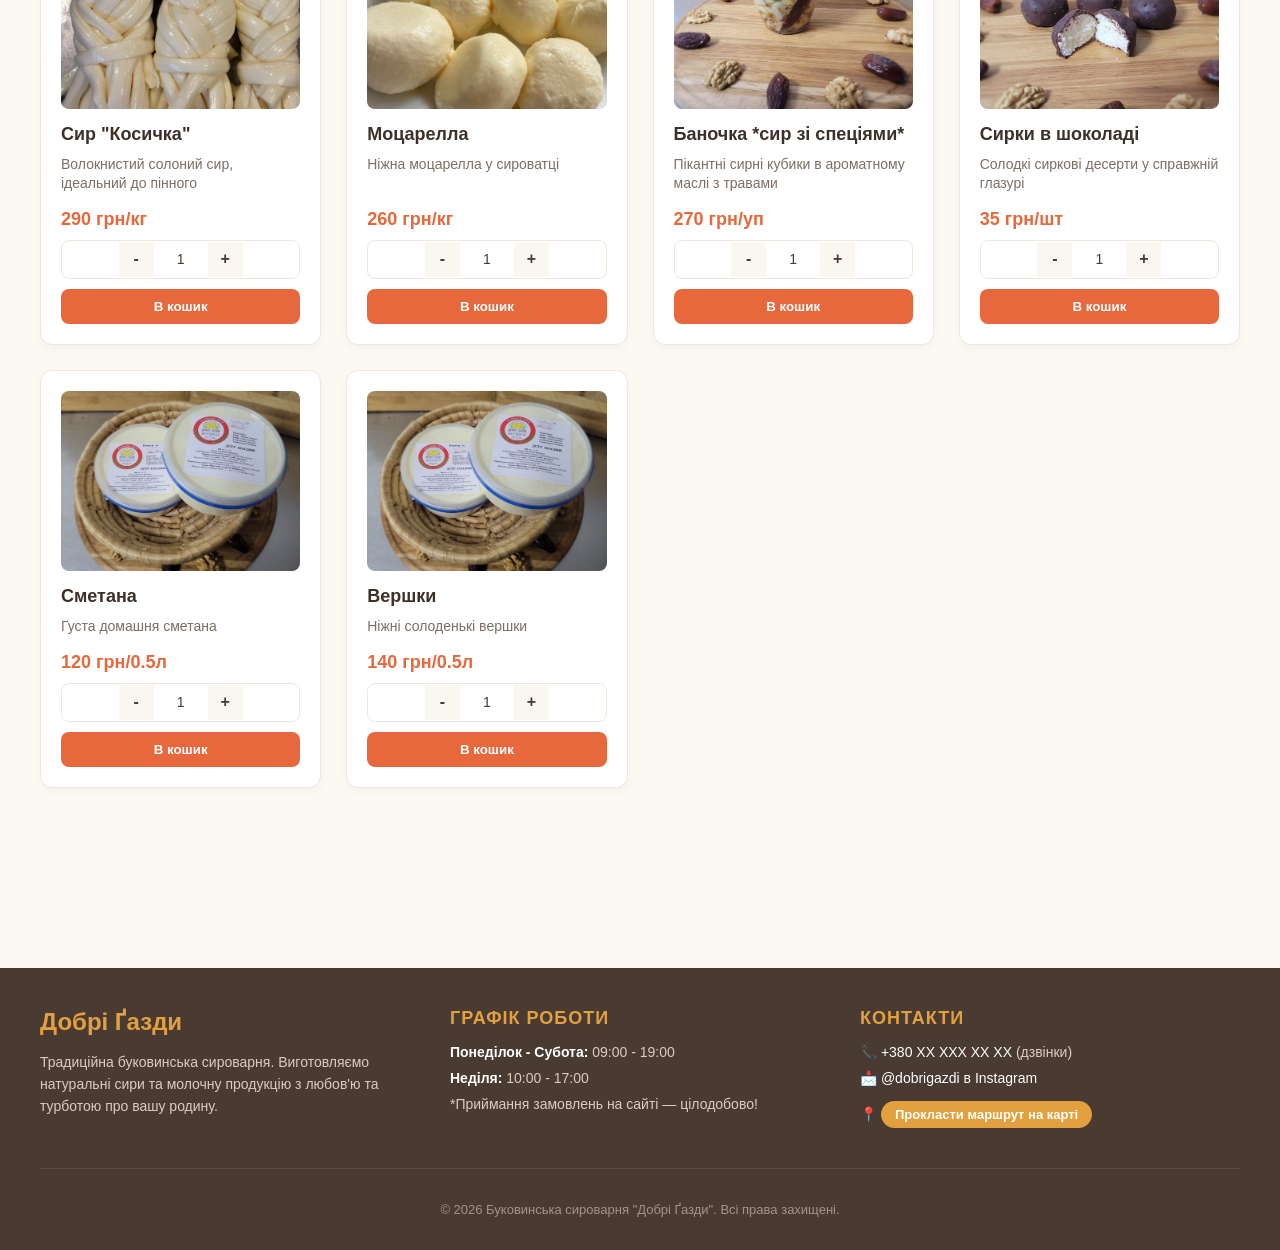
==== commit 182a987d: "виправлення адреси та додавання низу сайта" ====
--- a/index.html
+++ b/index.html
@@ -18,9 +18,9 @@
         </div>
 
         <!-- ЦЕНТРАЛЬНА ЧАСТИНА: Адреса -->
-        <a href="https://www.google.com/maps/place/%D0%A1%D0%B8%D1%80%D0%BE%D0%B2%D0%B0%D1%80%D0%BD%D1%8F+%22%D0%94%D0%BE%D0%B1%D1%80%D1%96+%D2%90%D0%B0%D0%B7%D0%B4%D0%B8%22/@48.140833,26.0125,15z" target="_blank" class="address-link">
-            Адреса: с. Михайлівка Глибоцького району, Чернівецької області
-        </a>
+        <a href="https://www.google.com/maps/search/?api=1&query=Сироварня+Добрі+Ґазди+Михайлівка" target="_blank" class="address-link">
+    Адреса: с. Михайлівка Глибоцького району, Чернівецької області
+</a>
 
         <!-- ПРАВА ЧАСТИНА: Кнопки Instagram та Кошик -->
         <div class="header-actions">
@@ -452,6 +452,38 @@
 
     </div> </section> 
   </main>
+  <footer class="site-footer">
+        <div class="footer-container">
+            
+            <div class="footer-column footer-brand">
+                <h3>Добрі Ґазди</h3>
+                <p>Традиційна буковинська сироварня. Виготовляємо натуральні сири та молочну продукцію з любов'ю та турботою про вашу родину.</p>
+            </div>
+
+            <div class="footer-column">
+                <h4>Графік роботи</h4>
+                <ul>
+                    <li><span>Понеділок - Субота:</span> 09:00 - 19:00</li>
+                    <li><span>Неділя:</span> 10:00 - 17:00</li>
+                    <li>*Приймання замовлень на сайті — цілодобово!</li>
+                </ul>
+            </div>
+
+            <div class="footer-column">
+                <h4>Контакти</h4>
+                <ul class="footer-contacts">
+                    <li>📞 <a href="tel:+380XXXXXXXXX">+380 XX XXX XX XX</a> (дзвінки)</li>
+                    <li>📩 <a href="https://www.instagram.com/dobrigazdi/" target="_blank">@dobrigazdi в Instagram</a></li>
+                   <li>📍 <a href="https://www.google.com/maps/search/?api=1&query=Сироварня+Добрі+Ґазди+Михайлівка" target="_blank" class="footer-map-btn">Прокласти маршрут на карті</a></li>
+                </ul>
+            </div>
+
+        </div>
+        
+        <div class="footer-bottom">
+            <p>&copy; 2026 Буковинська сироварня "Добрі Ґазди". Всі права захищені.</p>
+        </div>
+    </footer>
 
     <div id="order-modal" class="order-modal">
         <div class="modal-content">
--- a/style.css
+++ b/style.css
@@ -799,4 +799,136 @@
 .about-btn:active {
     transform: translateY(1px); /* Кнопка візуально прогинається при кліку */
     box-shadow: 0 2px 4px rgba(0, 0, 0, 0.1);
-}
+}/* ================= ОПТИМІЗОВАНІ АНІМАЦІЇ (БЕЗ КОШИКА) ================= */
+
+/* Плавний підйом карток товарів при наведенні */
+.product-card {
+    transition: transform 0.3s ease, box-shadow 0.3s ease;
+}
+
+.product-card:hover {
+    transform: translateY(-6px); /* Легкий підйом вгору */
+    box-shadow: 0 10px 25px rgba(74, 59, 50, 0.12); /* М'яка тінь */
+}
+
+/* Ефект для головних кнопок при наведенні */
+.add-to-cart-btn, .instagram-btn, .cart-btn, .about-btn {
+    transition: background-color 0.2s ease, transform 0.2s ease, box-shadow 0.2s ease;
+}
+
+.add-to-cart-btn:hover {
+    transform: scale(1.02); /* Ледь помітне збільшення */
+}
+
+/* Анімація для кнопок плюс/мінус (ефект натискання) */
+.qty-btn {
+    transition: background-color 0.2s ease, transform 0.1s ease;
+}
+.qty-btn:active {
+    transform: scale(0.85); /* Кнопка приємно стискається при кліку */
+}/* ================= СТИЛІ ДЛЯ ПІДВАЛУ (FOOTER) ================= */
+.site-footer {
+    background-color: #4a3b32; /* Фірмовий темно-коричневий колір */
+    color: #fcf8f5;            /* Світлий колір тексту */
+    padding: 40px 20px 20px 20px;
+    margin-top: 60px;          /* Відступ від каталогу товарів */
+    font-family: inherit;
+}
+
+.footer-container {
+    max-width: 1200px;
+    margin: 0 auto;
+    display: flex;
+    flex-direction: column;    /* На мобільних колонки йдуть одна під одною */
+    gap: 30px;
+}
+
+@media (min-width: 768px) {
+    .footer-container {
+        flex-direction: row;   /* На комп'ютерах стають в один рядок */
+        justify-content: space-between;
+    }
+}
+
+.footer-column {
+    flex: 1;
+}
+
+.footer-column h3 {
+    color: #e2a03f;            /* Золотистий колір для головного заголовка */
+    font-size: 24px;
+    margin-top: 0;
+    margin-bottom: 15px;
+}
+
+.footer-column h4 {
+    color: #e2a03f;
+    font-size: 18px;
+    margin-top: 0;
+    margin-bottom: 15px;
+    text-transform: uppercase;
+    letter-spacing: 1px;
+}
+
+.footer-column p {
+    font-size: 14px;
+    line-height: 1.6;
+    color: #decbc0;
+}
+
+.footer-column ul {
+    list-style: none;
+    padding: 0;
+    margin: 0;
+}
+
+.footer-column ul li {
+    font-size: 14px;
+    margin-bottom: 10px;
+    color: #decbc0;
+}
+
+.footer-column ul li span {
+    font-weight: bold;
+    color: #ffffff;
+}
+
+/* Контакти та посилання */
+.footer-contacts a {
+    color: #ffffff;
+    text-decoration: none;
+    transition: color 0.2s ease;
+}
+
+.footer-contacts a:hover {
+    color: #e2a03f;            /* Підсвічування при наведенні */
+}
+
+/* Кнопка карти */
+.footer-map-btn {
+    display: inline-block;
+    margin-top: 5px;
+    background-color: #e2a03f;
+    color: #ffffff !important;
+    padding: 6px 14px;
+    border-radius: 15px;
+    font-size: 13px;
+    font-weight: bold;
+    transition: background-color 0.2s ease, transform 0.1s ease !important;
+}
+
+.footer-map-btn:hover {
+    background-color: #c9872b;
+    transform: translateY(-1px);
+}
+
+/* Нижня смуга з копірайтом */
+.footer-bottom {
+    max-width: 1200px;
+    margin: 30px auto 0 auto;
+    padding-top: 20px;
+    border-top: 1px solid #5d4b40;
+    text-align: center;
+    font-size: 13px;
+    color: #a49387;
+}
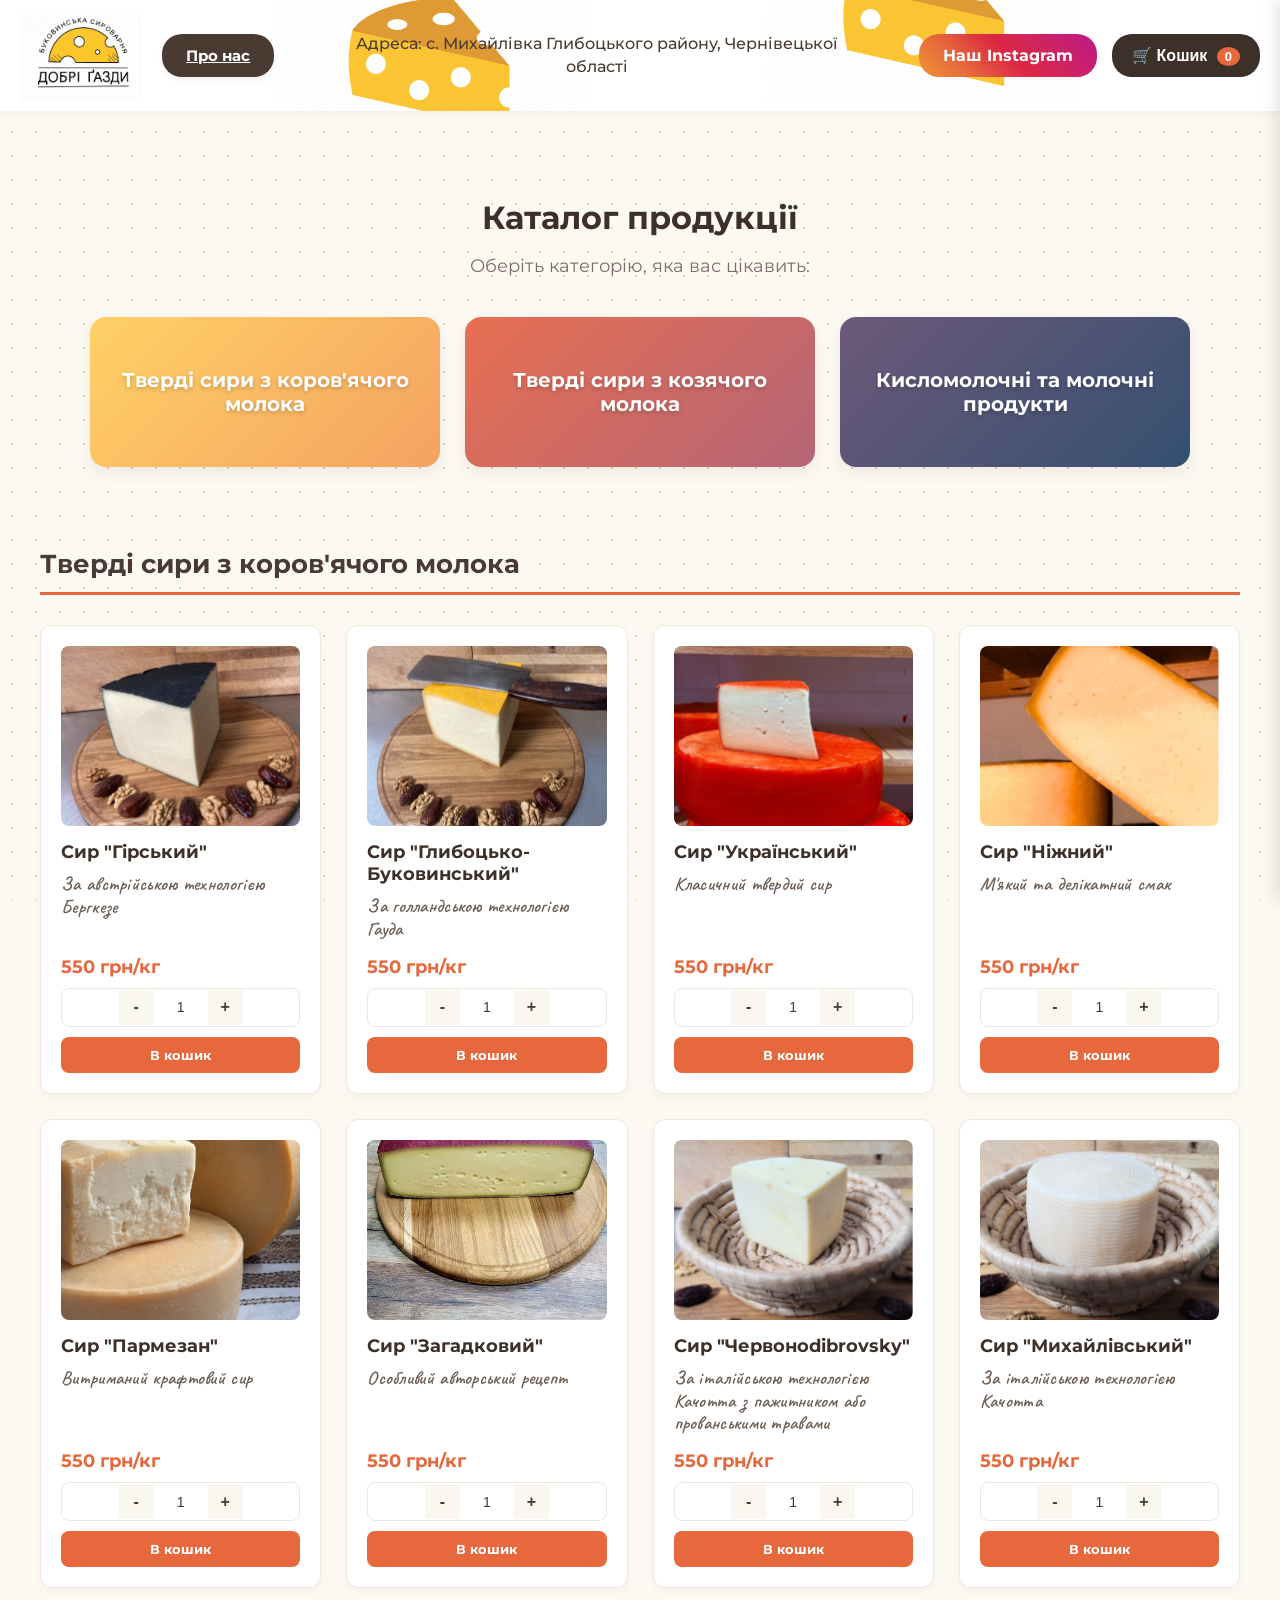
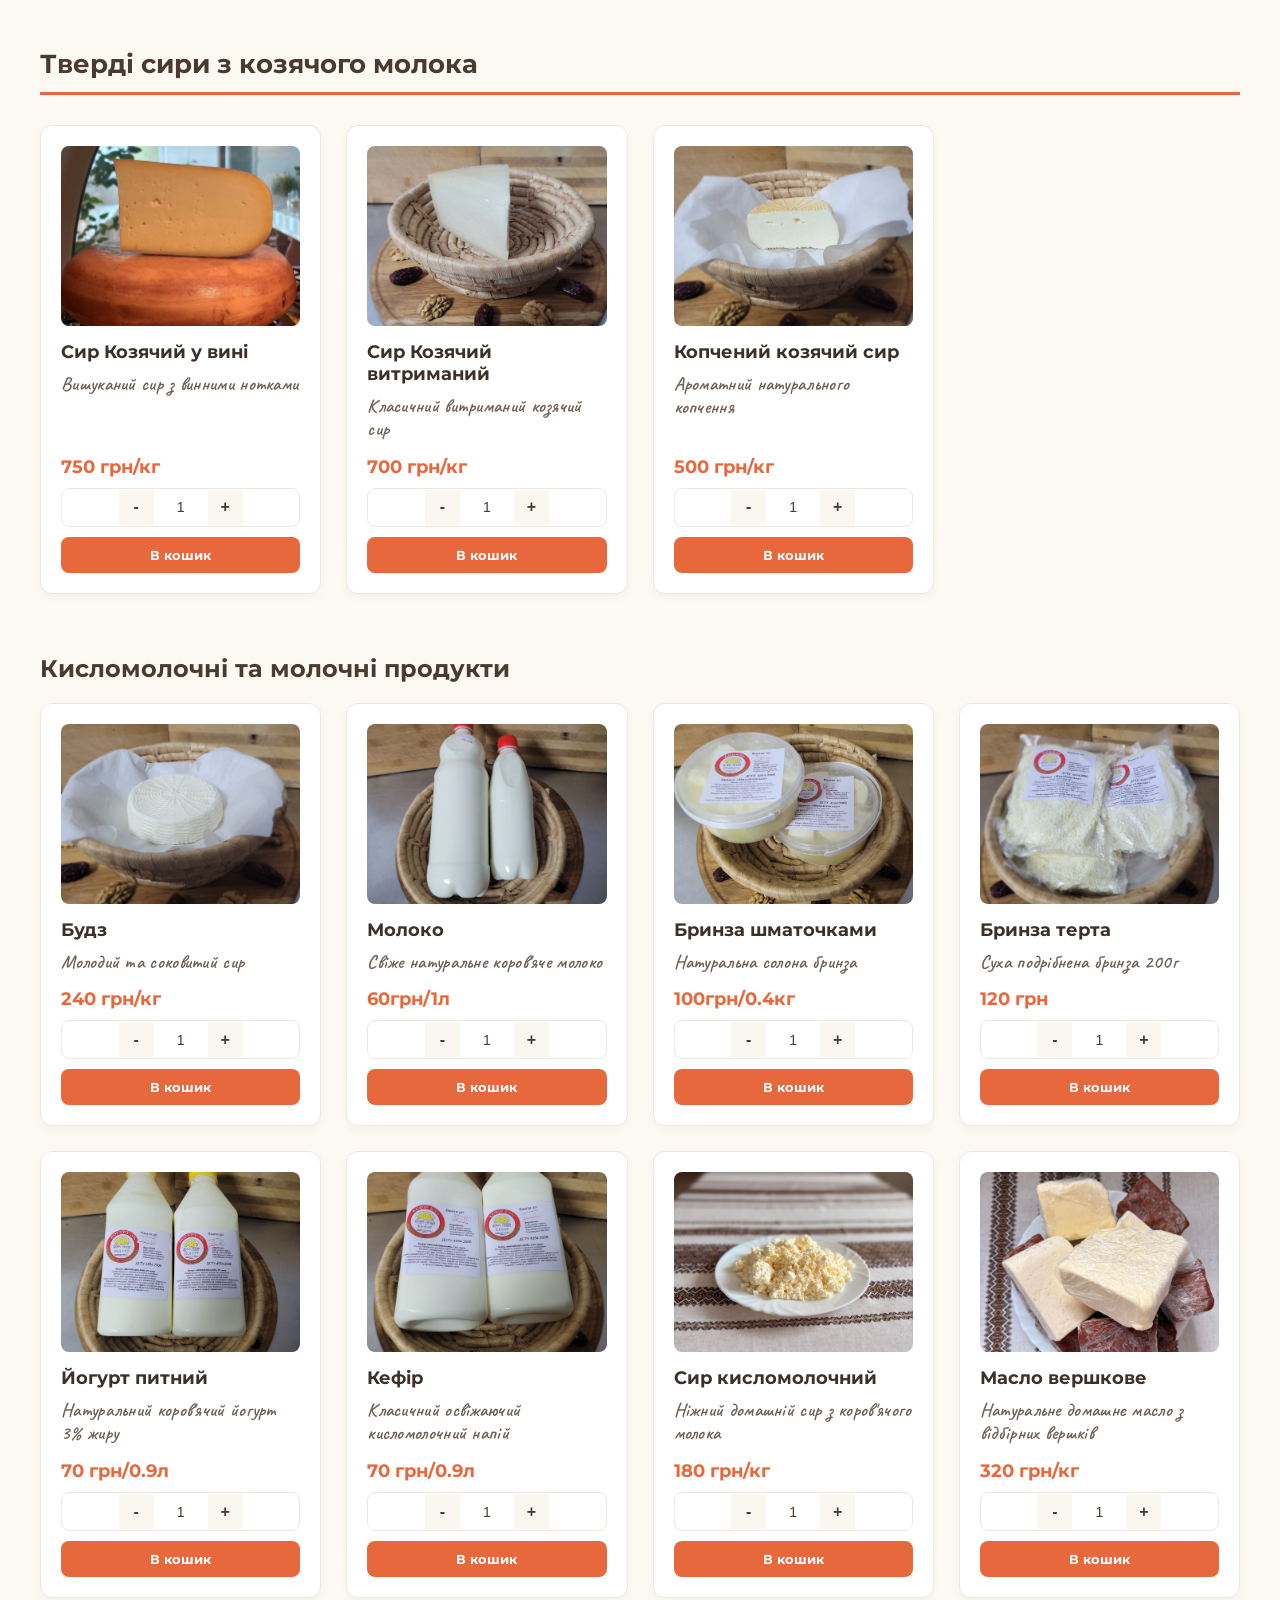
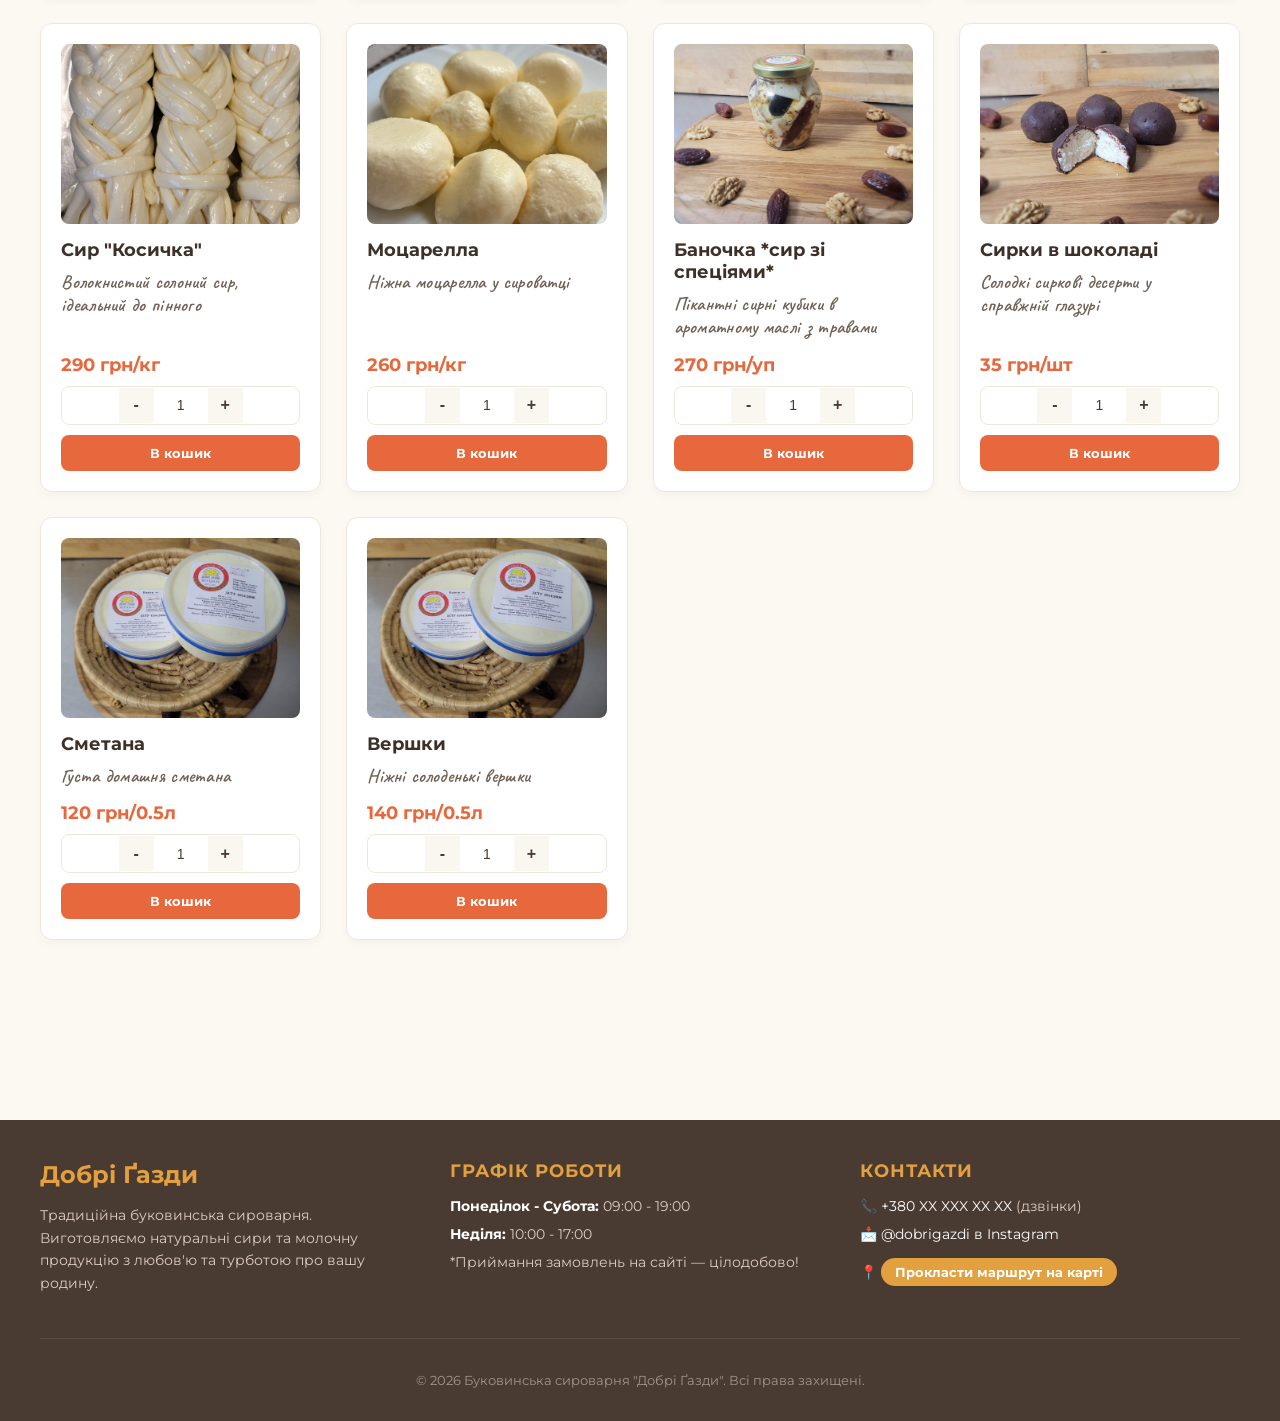
==== commit 3940473f: "змінення шрифту" ====
--- a/index.html
+++ b/index.html
@@ -1,6 +1,16 @@
 <!DOCTYPE html>
 <html lang="uk">
 <head>
+    <head>
+    <meta charset="UTF-8">
+    <meta name="viewport" content="width=device-width, initial-scale=1.0">
+    <title>Буковинська сироварня "Добрі Ґазди"</title>
+    
+   <link rel="preconnect" href="https://fonts.googleapis.com">
+<link rel="preconnect" href="https://fonts.gstatic.com" crossorigin>
+<link href="https://fonts.googleapis.com/css2?family=Caveat:wght@500;600;700&family=Montserrat:wght@400;500;600;700&display=swap" rel="stylesheet">
+    <link rel="stylesheet" href="style.css">
+</head>
     <meta charset="UTF-8">
     <meta name="viewport" content="width=device-width, initial-scale=1.0">
     <title>Буковинська сироварня "Добрі Ґазди"</title>
--- a/style.css
+++ b/style.css
@@ -6,6 +6,19 @@
 /* Базові налаштування сторінки */
 /* Базові налаштування сторінки та новий красивий фон */
 body {
+    body {
+    /* Інші твої стилі (background, margin тощо) залишаються */
+    
+    font-family: 'Montserrat', sans-serif; /* Активуємо новий шрифт */
+    -webkit-font-smoothing: antialiased;   /* Робимо шрифт більш чітким та гладким */
+}
+
+/* Додатково освіжимо заголовки, щоб вони виглядали солідно */
+h1, h2, h3, h4 {
+    font-family: 'Montserrat', sans-serif;
+    font-weight: 700; /* Робимо заголовки насиченими */
+    color: #4a3b32;   /* Наш фірмовий шоколадний колір */
+}
     margin: 0;
     padding: 0;
     font-family: 'Segoe UI', Tahoma, Geneva, Verdana, sans-serif;
@@ -931,4 +944,18 @@
     text-align: center;
     font-size: 13px;
     color: #a49387;
-}
+}/* Повертаємо базовий шрифт для всього сайту */
+body, h1, h2, h3, h4, .price, .add-to-cart-btn {
+    font-family: 'Montserrat', sans-serif;
+}
+
+/* ОНОВЛЕНИЙ КРАФТОВИЙ ШРИФТ ТІЛЬКИ ДЛЯ ОПИСУ ТОВАРУ */
+.product-card .description {
+    font-family: 'Caveat', cursive; /* Рукописний витончений шрифт */
+    font-size: 19px;                /* Трохи збільшуємо, бо рукописні шрифти зазвичай візуально менші */
+    font-weight: 600;
+    line-height: 1.2;
+    color: #706055;                 /* Приємний шоколадно-сірий відтінок */
+    margin-bottom: 15px;
+    letter-spacing: 0.3px;
+}
--- a/style.css
+++ b/style.css
@@ -6,6 +6,19 @@
 /* Базові налаштування сторінки */
 /* Базові налаштування сторінки та новий красивий фон */
 body {
+    body {
+    /* Інші твої стилі (background, margin тощо) залишаються */
+    
+    font-family: 'Montserrat', sans-serif; /* Активуємо новий шрифт */
+    -webkit-font-smoothing: antialiased;   /* Робимо шрифт більш чітким та гладким */
+}
+
+/* Додатково освіжимо заголовки, щоб вони виглядали солідно */
+h1, h2, h3, h4 {
+    font-family: 'Montserrat', sans-serif;
+    font-weight: 700; /* Робимо заголовки насиченими */
+    color: #4a3b32;   /* Наш фірмовий шоколадний колір */
+}
     margin: 0;
     padding: 0;
     font-family: 'Segoe UI', Tahoma, Geneva, Verdana, sans-serif;
@@ -931,4 +944,18 @@
     text-align: center;
     font-size: 13px;
     color: #a49387;
-}
+}/* Повертаємо базовий шрифт для всього сайту */
+body, h1, h2, h3, h4, .price, .add-to-cart-btn {
+    font-family: 'Montserrat', sans-serif;
+}
+
+/* ОНОВЛЕНИЙ КРАФТОВИЙ ШРИФТ ТІЛЬКИ ДЛЯ ОПИСУ ТОВАРУ */
+.product-card .description {
+    font-family: 'Caveat', cursive; /* Рукописний витончений шрифт */
+    font-size: 19px;                /* Трохи збільшуємо, бо рукописні шрифти зазвичай візуально менші */
+    font-weight: 600;
+    line-height: 1.2;
+    color: #706055;                 /* Приємний шоколадно-сірий відтінок */
+    margin-bottom: 15px;
+    letter-spacing: 0.3px;
+}
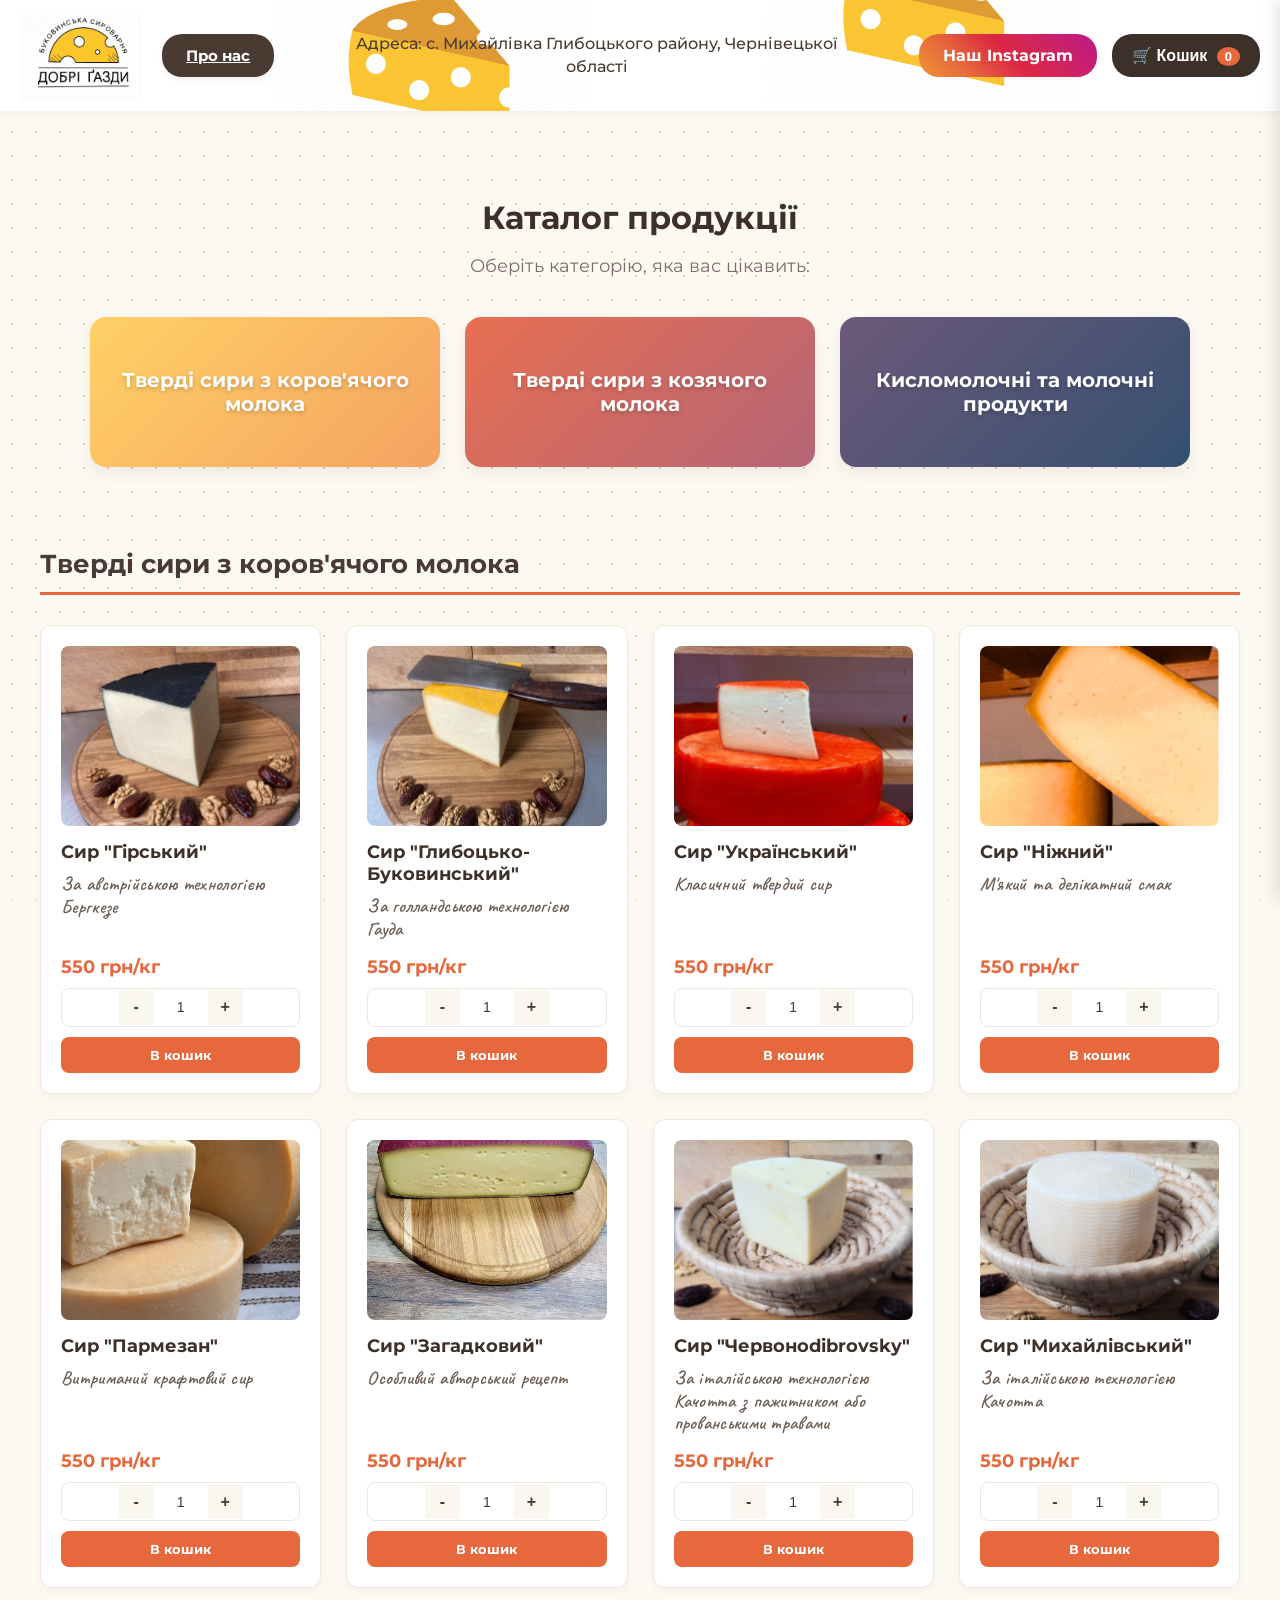
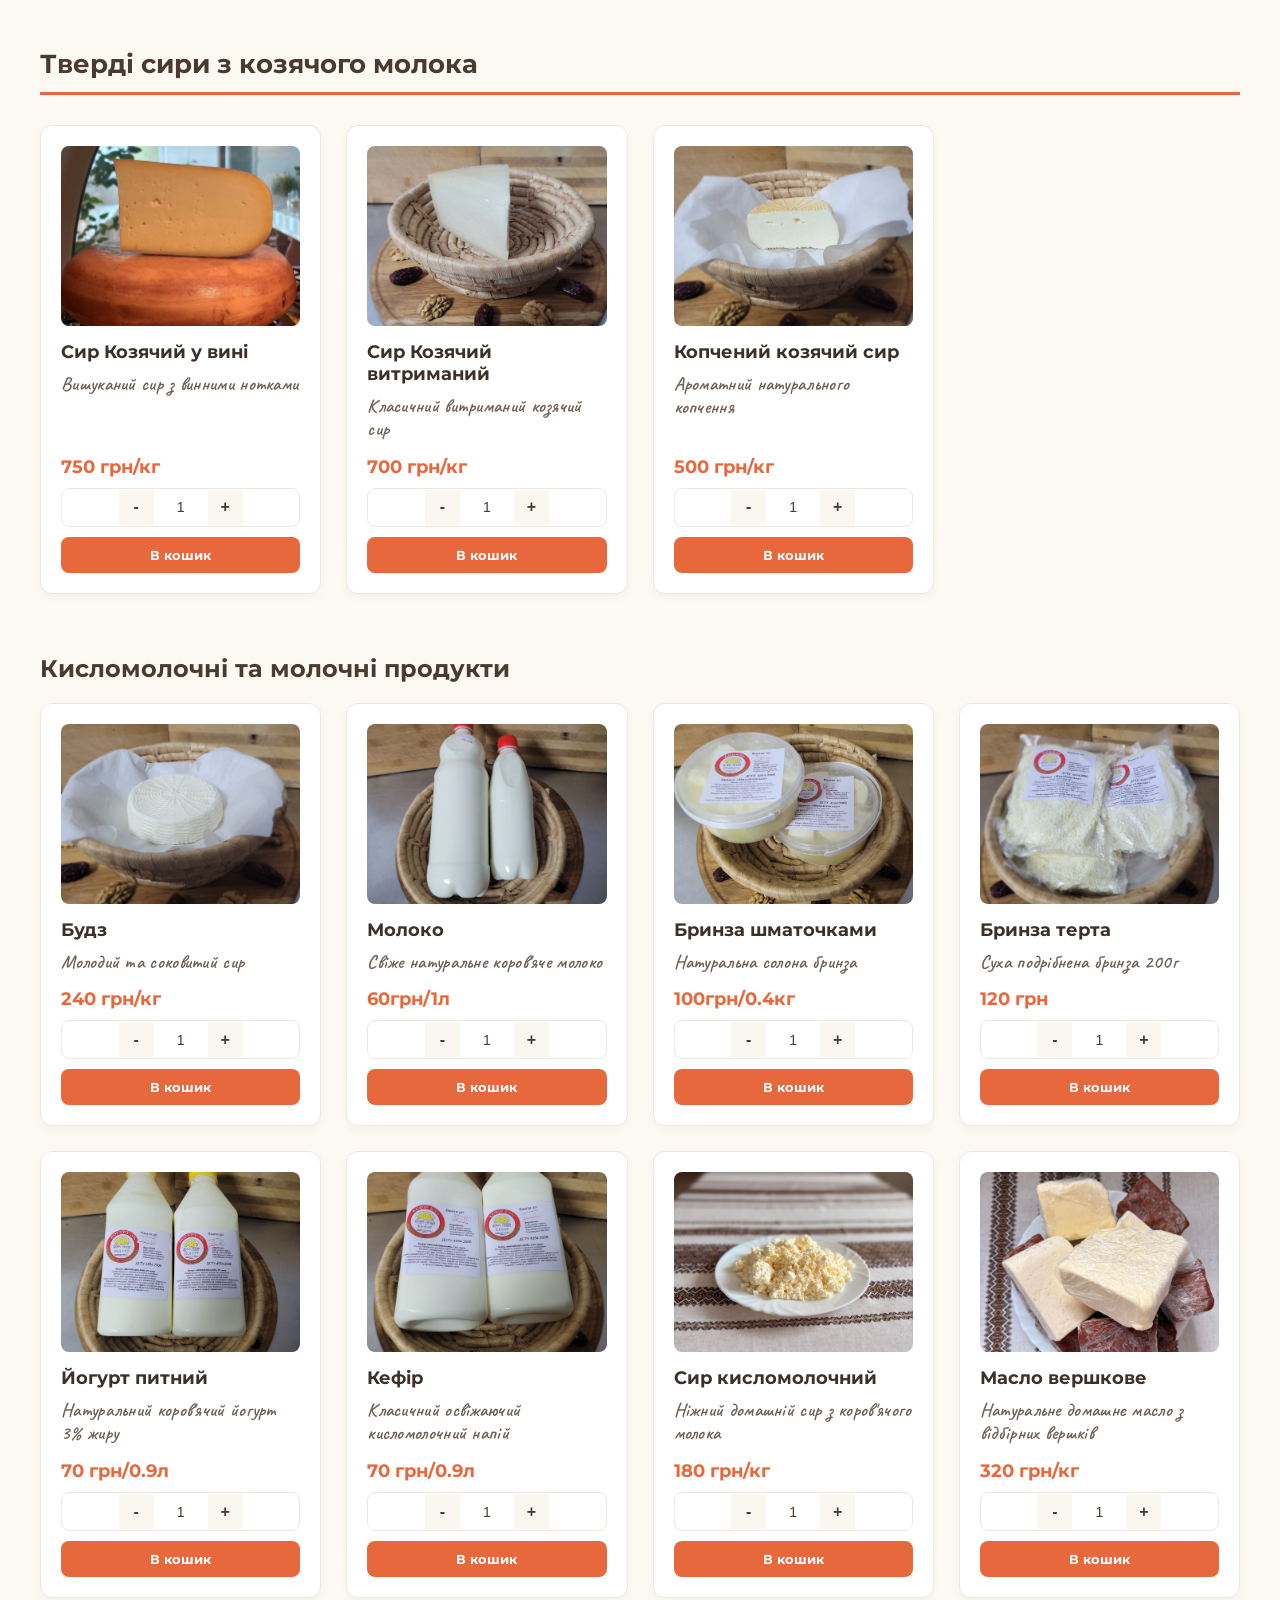
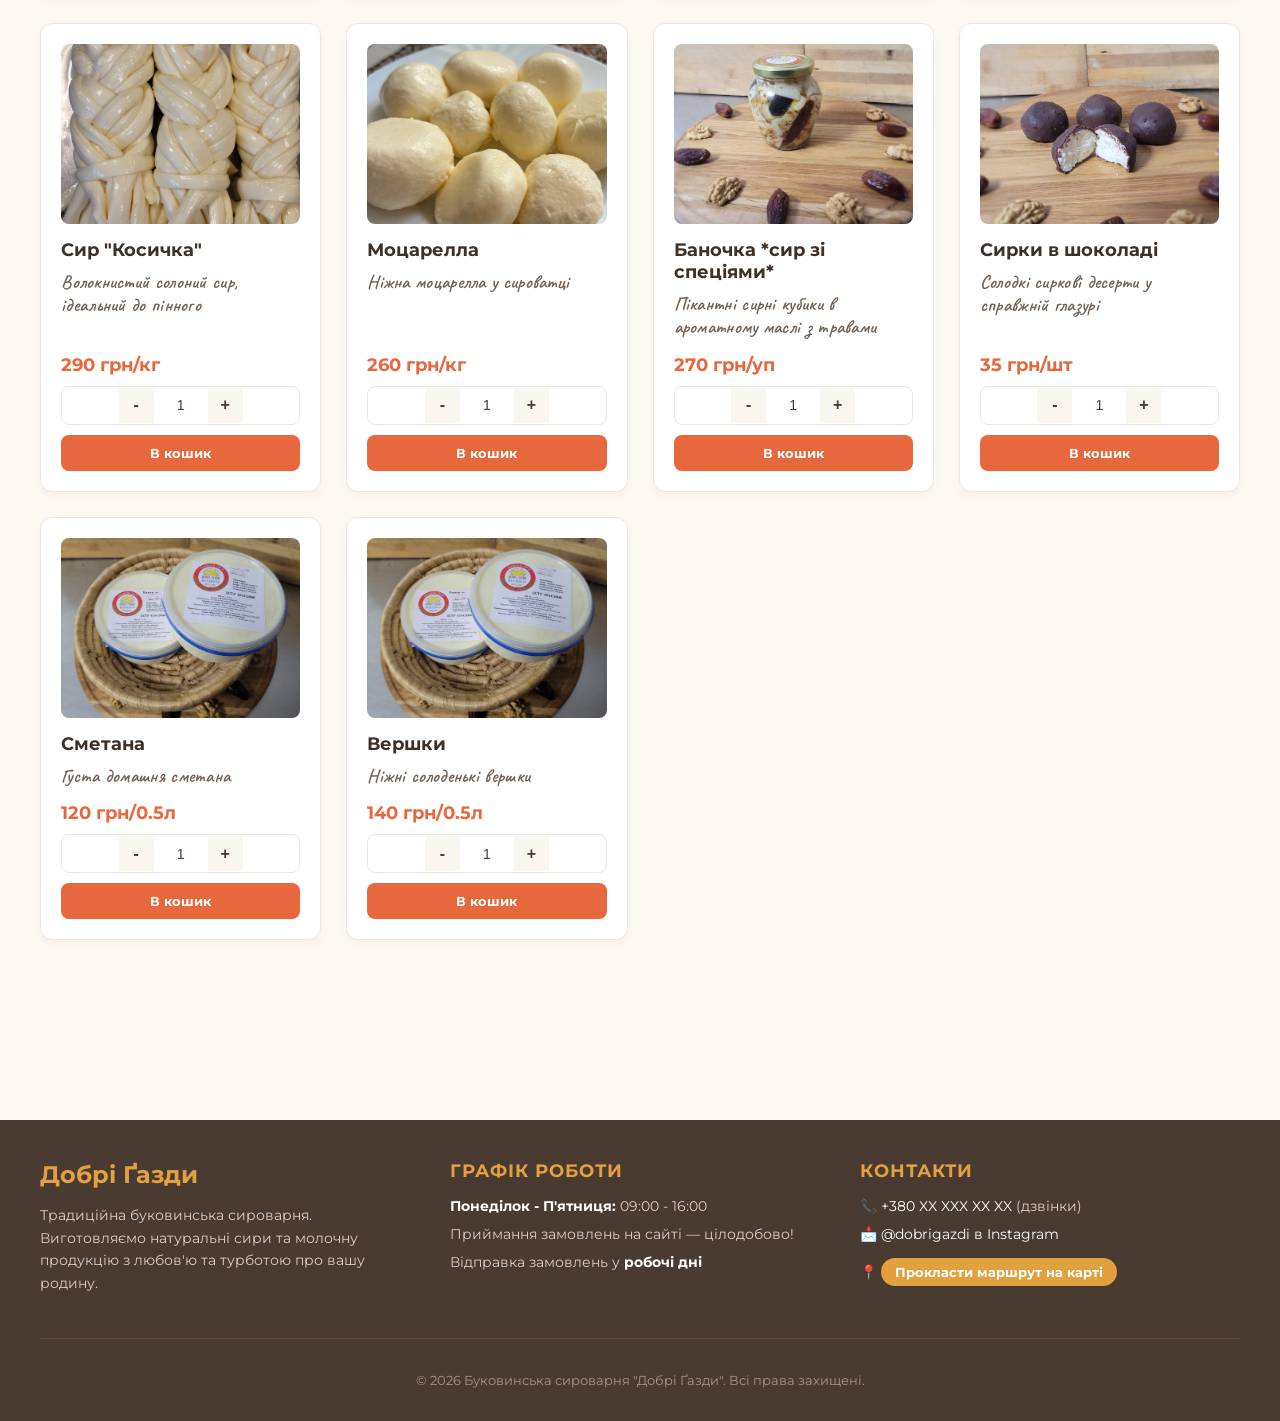
==== commit d9a4c266: "виправлення" ====
--- a/index.html
+++ b/index.html
@@ -473,9 +473,9 @@
             <div class="footer-column">
                 <h4>Графік роботи</h4>
                 <ul>
-                    <li><span>Понеділок - Субота:</span> 09:00 - 19:00</li>
-                    <li><span>Неділя:</span> 10:00 - 17:00</li>
-                    <li>*Приймання замовлень на сайті — цілодобово!</li>
+                    <li><span>Понеділок - П'ятниця:</span> 09:00 - 16:00</li>   
+                    <li>Приймання замовлень на сайті — цілодобово!</li>
+                      <li>Відправка замовлень у <span>робочі дні<span></li>
                 </ul>
             </div>
 
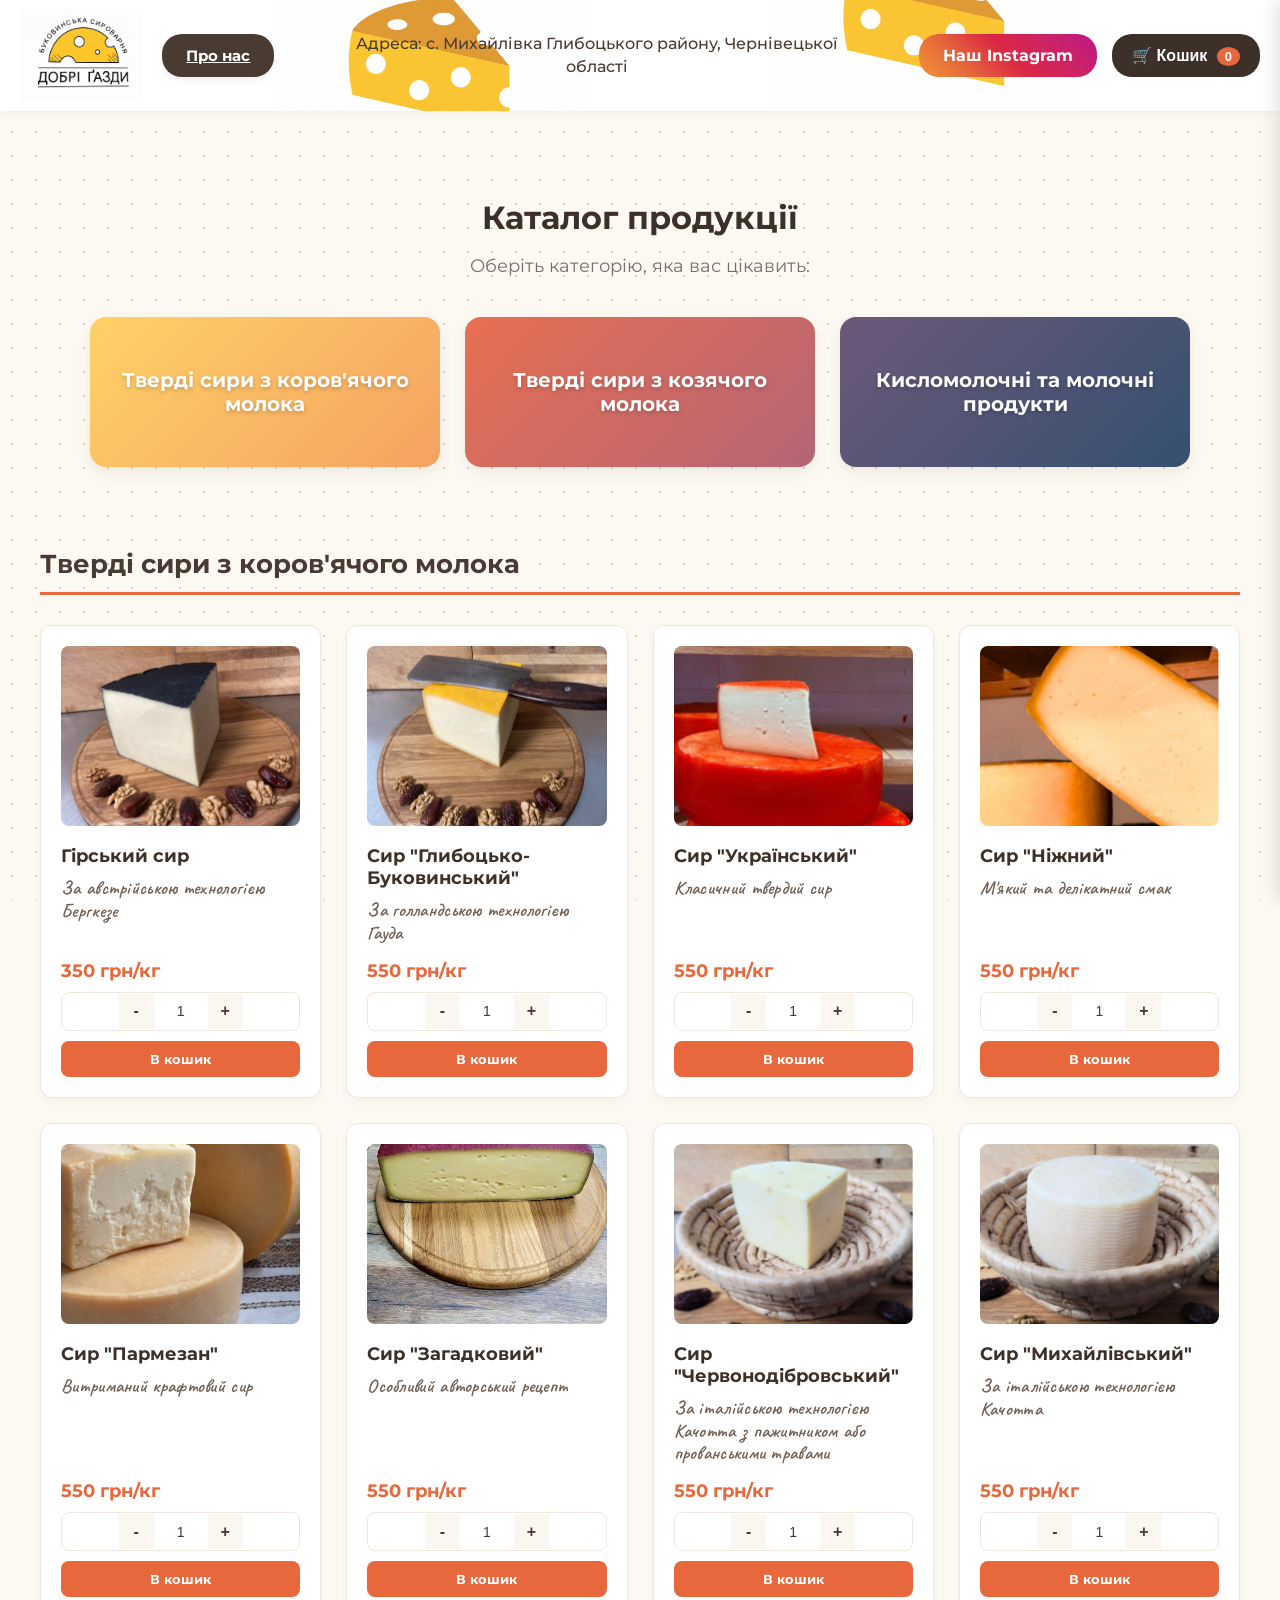
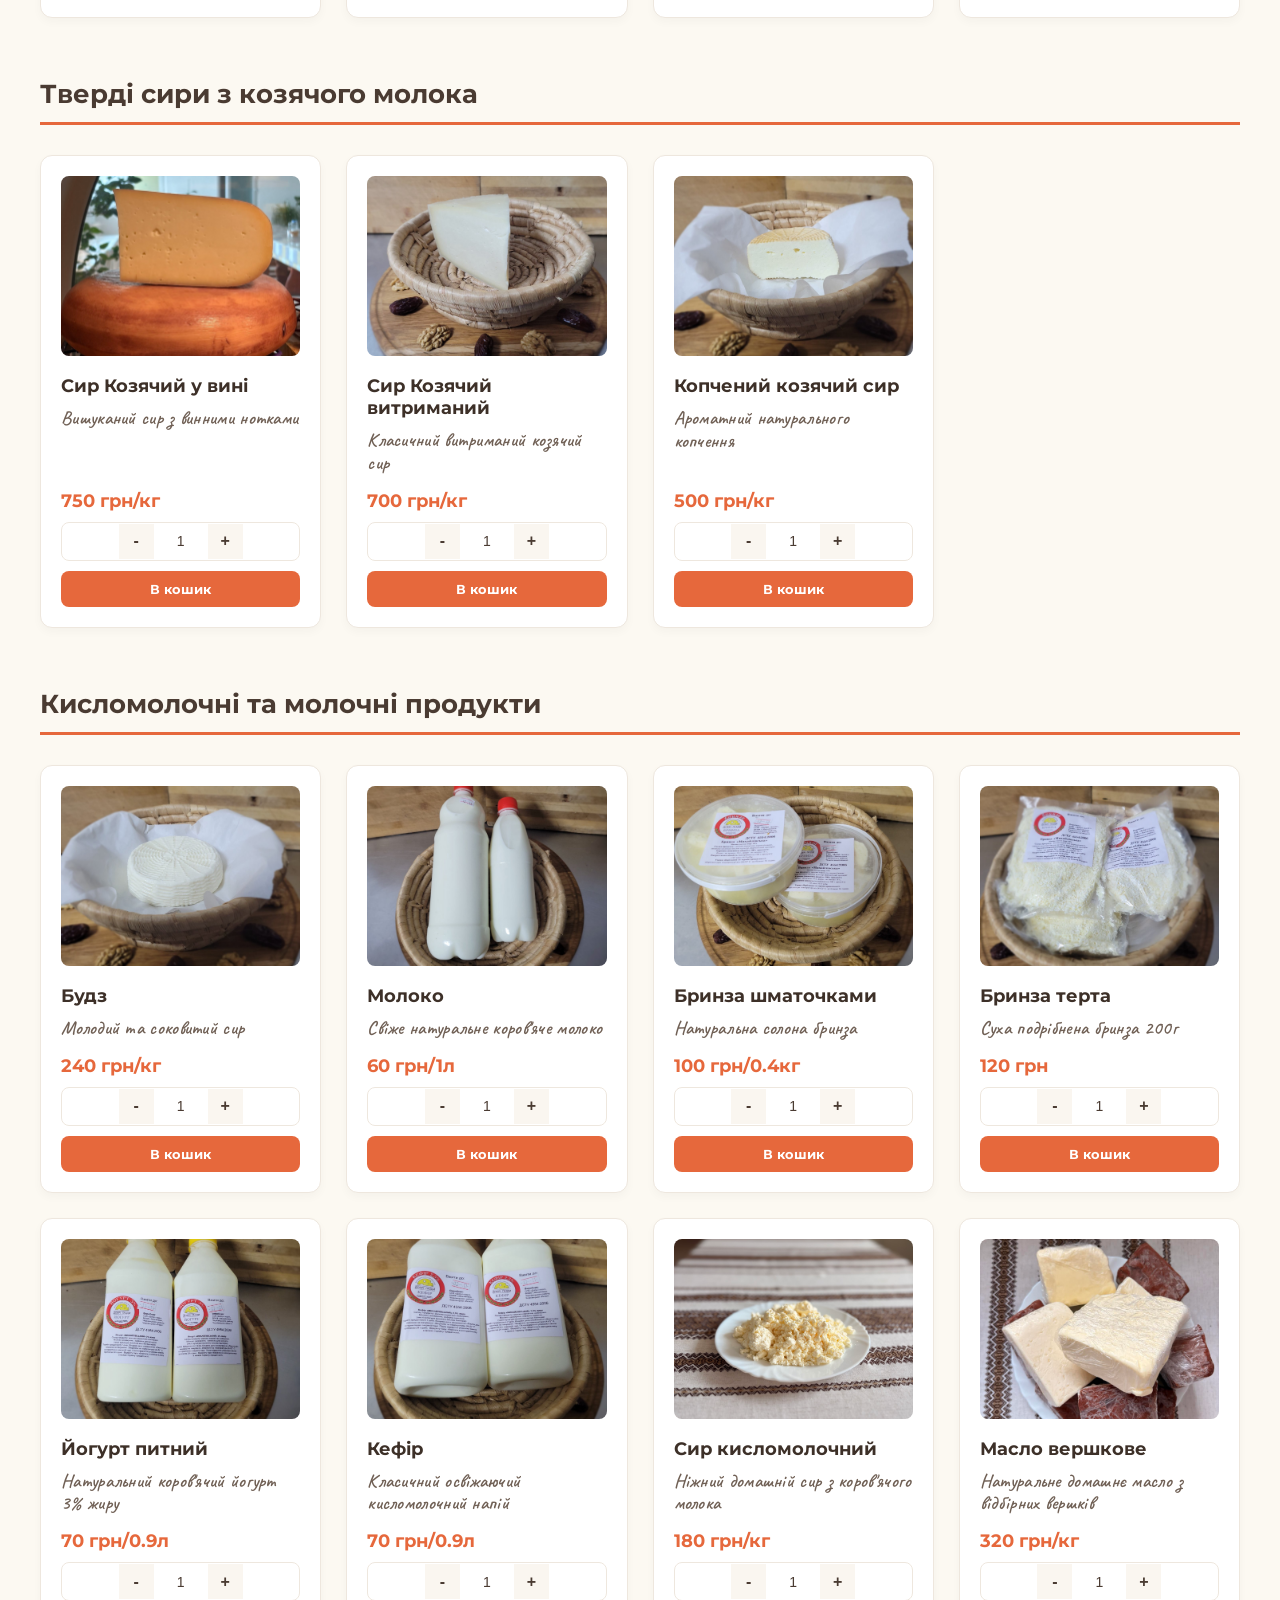
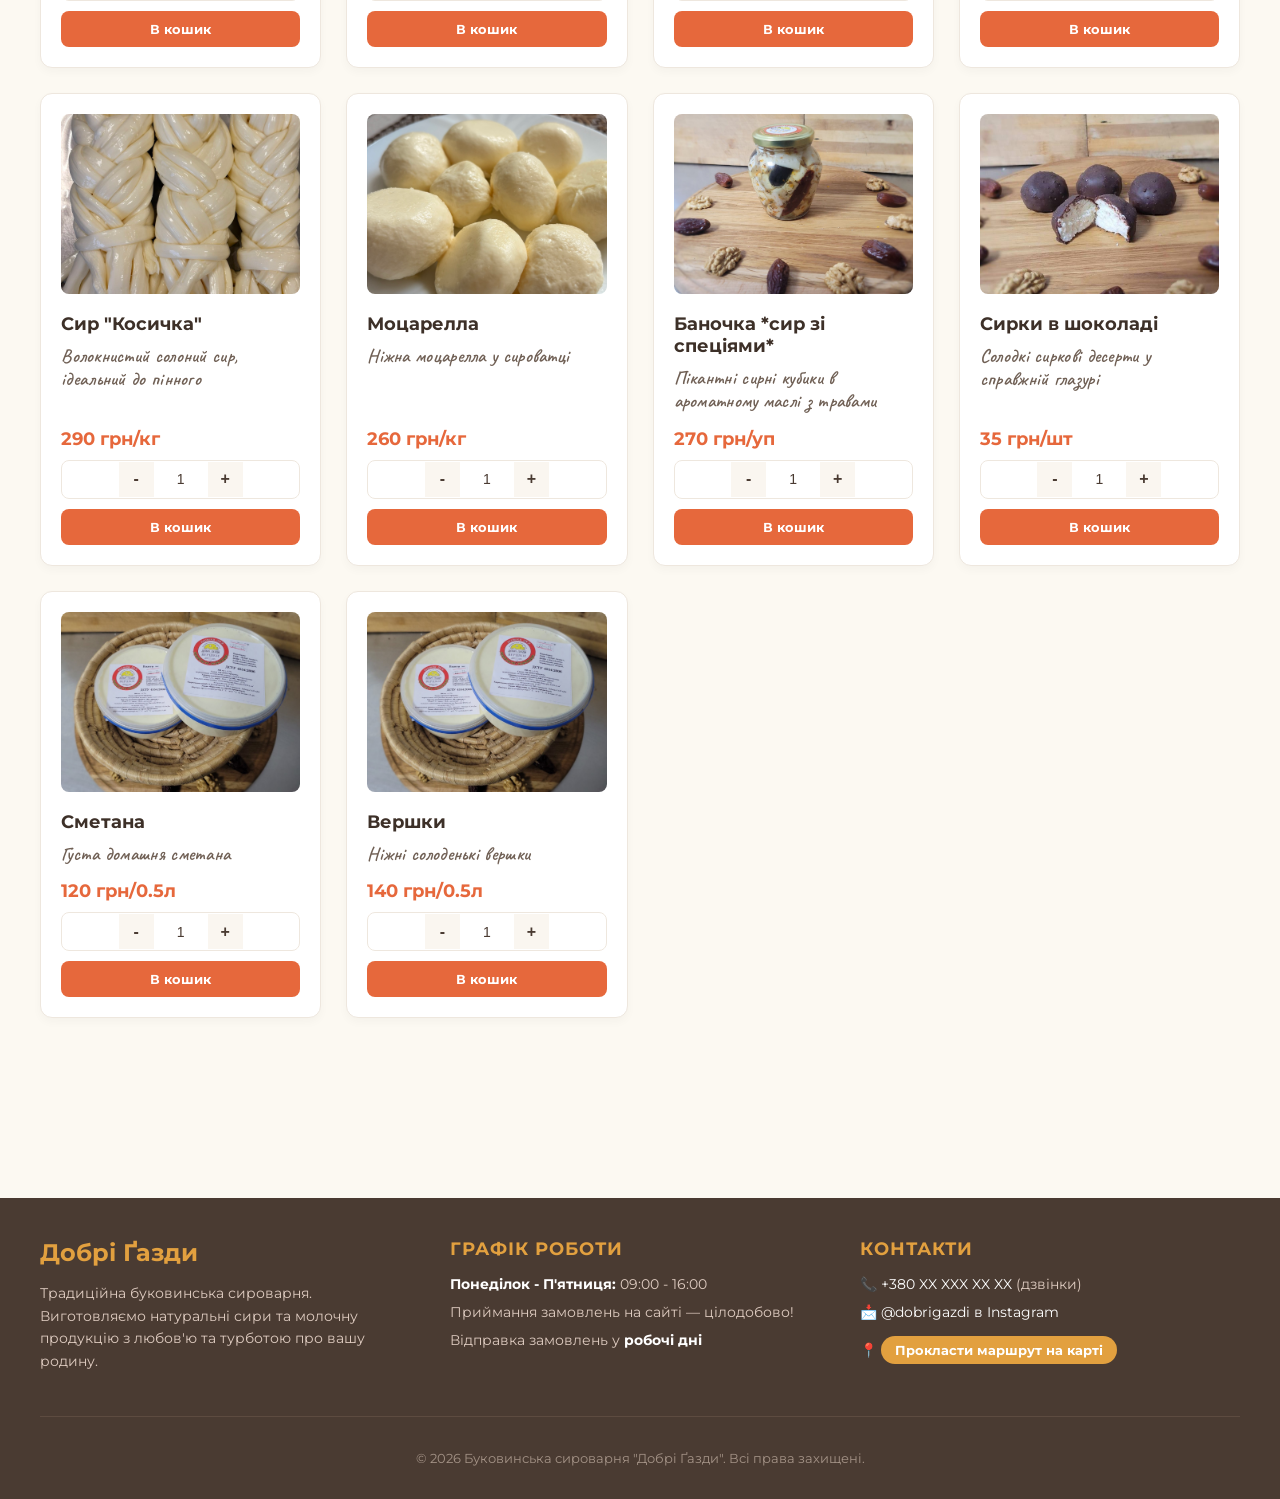
==== commit c4d5d69f: "нові вікна для сирів" ====
--- a/index.html
+++ b/index.html
@@ -1,25 +1,19 @@
 <!DOCTYPE html>
 <html lang="uk">
 <head>
-    <head>
     <meta charset="UTF-8">
     <meta name="viewport" content="width=device-width, initial-scale=1.0">
     <title>Буковинська сироварня "Добрі Ґазди"</title>
     
-   <link rel="preconnect" href="https://fonts.googleapis.com">
-<link rel="preconnect" href="https://fonts.gstatic.com" crossorigin>
-<link href="https://fonts.googleapis.com/css2?family=Caveat:wght@500;600;700&family=Montserrat:wght@400;500;600;700&display=swap" rel="stylesheet">
-    <link rel="stylesheet" href="style.css">
-</head>
-    <meta charset="UTF-8">
-    <meta name="viewport" content="width=device-width, initial-scale=1.0">
-    <title>Буковинська сироварня "Добрі Ґазди"</title>
+    <link rel="preconnect" href="https://fonts.googleapis.com">
+    <link rel="preconnect" href="https://fonts.gstatic.com" crossorigin>
+    <link href="https://fonts.googleapis.com/css2?family=Caveat:wght@500;600;700&family=Montserrat:wght@400;500;600;700&display=swap" rel="stylesheet">
+    
     <link rel="stylesheet" href="style.css">
 </head>
 <body>
 
-   <header class="site-header">
-        <!-- ЛІВА ЧАСТИНА: Логотип та кнопка "Про нас" -->
+    <header class="site-header">
         <div class="header-left">
             <div class="logo-container">
                 <img src="Gemini_Generated_Image_kk2uhakk2uhakk2u.png" alt="Добрі Ґазди Логотип" class="logo-img">
@@ -27,12 +21,10 @@
             <a href="about.html" class="about-btn">Про нас</a>
         </div>
 
-        <!-- ЦЕНТРАЛЬНА ЧАСТИНА: Адреса -->
         <a href="https://www.google.com/maps/search/?api=1&query=Сироварня+Добрі+Ґазди+Михайлівка" target="_blank" class="address-link">
-    Адреса: с. Михайлівка Глибоцького району, Чернівецької області
-</a>
-
-        <!-- ПРАВА ЧАСТИНА: Кнопки Instagram та Кошик -->
+            Адреса: с. Михайлівка Глибоцького району, Чернівецької області
+        </a>
+
         <div class="header-actions">
             <a href="https://www.instagram.com/dobrigazdi/" target="_blank" class="btn instagram-btn">
                 Наш Instagram
@@ -46,7 +38,7 @@
     <div id="cart-sidebar" class="cart-sidebar">
         <div class="cart-header">
             <h2>Ваше замовлення</h2>
-            <button id="cart-close-btn" class="close-btn">&times;</button>
+            <button id="cart-close-btn" class="close-btn">×</button>
         </div>
         <div id="cart-items-container" class="cart-items">
             <p class="empty-cart-text">Кошик порожній</p>
@@ -83,24 +75,42 @@
         <section id="cow-cheese" class="category-section">
             <h2 class="category-title">Тверді сири з коров'ячого молока</h2>
             <div class="products-grid">
-                <div class="product-card" data-id="gorsky" data-name="Сир 'Гірський'" data-price="550">
-                    <img src="гірський.jpg" alt="Сир Гірський" class="product-img">
-                    <h3>Сир "Гірський"</h3>
+
+                <div class="product-card" data-id="hirskyi" data-name="Гірський сир" data-price="350">
+                    <div class="product-img-container" style="cursor: pointer;">
+                        <img src="гірський.jpg" alt="Гірський сир" class="product-img">
+                    </div>
+                    <h3>Гірський сир</h3>
                     <p class="description">За австрійською технологією Бергкезе</p>
-                    <div class="card-footer-flex">
-                        <span class="price">550 грн/кг</span>
-                        <div class="quantity-selector">
-                            <button class="qty-btn minus">-</button>
-                            <input type="number" class="qty-input" value="1" min="1">
-                            <button class="qty-btn plus">+</button>
-                        </div>
-                        <button class="add-to-cart-btn">В кошик</button>
-                    </div>
-                </div>
+                    <div class="detailed-description" style="display: none;">
+                        Гірський сир виготовляється за австрійською технологією знаменитого європейського сиру Бергкезе. Ми використовуємо відбірне коров'яче молоко та витримуємо сир у спеціальних камерах від 3 до 6 місяців.<br><br>
+                        <b>Смаковий профіль:</b> Насичений, пікантний, з вираженими горіховими та фруктовими нотками.<br>
+                        <b>Текстура:</b> Щільна, ламка, з поодинокими вічками.<br>
+                        <b>З чим смакує:</b> Чудово поєднується з легкими білими або насиченими червоними винами, виноградом, волоськими горіхами та рідким карпатським медом.
+                    </div>
+                    <div class="card-footer-flex">
+                        <span class="price">350 грн/кг</span>
+                        <div class="quantity-selector">
+                            <button class="qty-btn minus">-</button>
+                            <input type="number" class="qty-input" value="1" min="1">
+                            <button class="qty-btn plus">+</button>
+                        </div>
+                        <button class="add-to-cart-btn">В кошик</button>
+                    </div>
+                </div>
+
                 <div class="product-card" data-id="glybocky" data-name="Сир 'Глибоцько-Буковинський'" data-price="550">
-                    <img src="глиб бук.jpg" alt="Сир Глибоцький" class="product-img">
+                    <div class="product-img-container" style="cursor: pointer;">
+                        <img src="глиб бук.jpg" alt="Сир Глибоцький" class="product-img">
+                    </div>
                     <h3>Сир "Глибоцько-Буковинський"</h3>
                     <p class="description">За голландською технологією Гауда</p>
+                    <div class="detailed-description" style="display: none;">
+                        Наш фірмовий сир, виготовлений за класичним рецептом голландської Гауди. Має ніжний молочний характер, який подобається всій родині.<br><br>
+                        <b>Смаковий профіль:</b> М'який, вершковий, з ледь помітним солодкуватим післясмаком.<br>
+                        <b>Текстура:</b> Еластична, однорідна, легко нарізається слайсами.<br>
+                        <b>З чим смакує:</b> Ідеальний для ранкових бутербродів, сирного плато, дитячих перекусів та запікання.
+                    </div>
                     <div class="card-footer-flex">
                         <span class="price">550 грн/кг</span>
                         <div class="quantity-selector">
@@ -111,10 +121,19 @@
                         <button class="add-to-cart-btn">В кошик</button>
                     </div>
                 </div>
+
                 <div class="product-card" data-id="ukrainsky" data-name="Сир 'Український'" data-price="550">
-                    <img src="український.jpg" alt="Сир Український" class="product-img">
+                    <div class="product-img-container" style="cursor: pointer;">
+                        <img src="український.jpg" alt="Сир Український" class="product-img">
+                    </div>
                     <h3>Сир "Український"</h3>
                     <p class="description">Класичний твердий сир</p>
+                    <div class="detailed-description" style="display: none;">
+                        Традиційний напівтвердий сир, виготовлений з пастеризованого фермерського молока. Має класичний кисломолочний сирний смак.<br><br>
+                        <b>Смаковий профіль:</b> Помірно виражений сирний, з приємною кислинкою.<br>
+                        <b>Текстура:</b> Ніжна, пластична, з дрібними круглими або кутастими вічками.<br>
+                        <b>З чим смакує:</b> Універсальний вибір для гарячих канапок, піци, макаронів та повсякденного столу.
+                    </div>
                     <div class="card-footer-flex">
                         <span class="price">550 грн/кг</span>
                         <div class="quantity-selector">
@@ -125,10 +144,19 @@
                         <button class="add-to-cart-btn">В кошик</button>
                     </div>
                 </div>
+
                 <div class="product-card" data-id="nizhny" data-name="Сир 'Ніжний'" data-price="550">
-                    <img src="ніжний.png" alt="Сир Ніжний" class="product-img">
+                    <div class="product-img-container" style="cursor: pointer;">
+                        <img src="ніжний.png" alt="Сир Ніжний" class="product-img">
+                    </div>
                     <h3>Сир "Ніжний"</h3>
                     <p class="description">М'який та делікатний смак</p>
+                    <div class="detailed-description" style="display: none;">
+                        Назва говорить сама за себе — цей сир створений для любителів тонких вершкових відтінків без зайвої гостроти чи солі.<br><br>
+                        <b>Смаковий профіль:</b> Максимально м'який, солодкувато-вершковий.<br>
+                        <b>Текстура:</b> Дуже ніжна, м'яко плавиться в роті.<br>
+                        <b>З чим смакує:</b> Чудово поєднується зі свіжими фруктами (груша, яблуко), легким медом та білим хлібом.
+                    </div>
                     <div class="card-footer-flex">
                         <span class="price">550 грн/кг</span>
                         <div class="quantity-selector">
@@ -139,10 +167,19 @@
                         <button class="add-to-cart-btn">В кошик</button>
                     </div>
                 </div>
+
                 <div class="product-card" data-id="parmezan" data-name="Сир 'Пармезан'" data-price="550">
-                    <img src="пармезан.jpg" alt="Сир 'Пармезан'" class="product-img">
+                    <div class="product-img-container" style="cursor: pointer;">
+                        <img src="пармезан.jpg" alt="Сир 'Пармезан'" class="product-img">
+                    </div>
                     <h3>Сир "Пармезан"</h3>
                     <p class="description">Витриманий крафтовий сир</p>
+                    <div class="detailed-description" style="display: none;">
+                        Наш погляд на італійську класику. Сир довгої витримки, який має щільну структуру та виразний, глибокий смак.<br><br>
+                        <b>Смаковий профіль:</b> Глибокий, солонувато-пікантний, з виразними кристаликами кальцію.<br>
+                        <b>Текстура:</b> Дуже тверда, ламка, кришиться при нарізанні.<br>
+                        <b>З чим смакує:</b> Незамінний для пасти, салатів (Цезар), ризотто та як вишукана самостійна закуска до шляхетних сухих вин.
+                    </div>
                     <div class="card-footer-flex">
                         <span class="price">550 грн/кг</span>
                         <div class="quantity-selector">
@@ -153,10 +190,19 @@
                         <button class="add-to-cart-btn">В кошик</button>
                     </div>
                 </div>
+
                 <div class="product-card" data-id="zagadkovy" data-name="Сир 'Загадковий'" data-price="550">
-                    <img src="загадковий.jpg" alt="Сир 'Загадковий'" class="product-img">
+                    <div class="product-img-container" style="cursor: pointer;">
+                        <img src="загадковий.jpg" alt="Сир 'Загадковий'" class="product-img">
+                    </div>
                     <h3>Сир "Загадковий"</h3>
                     <p class="description">Особливий авторський рецепт</p>
+                    <div class="detailed-description" style="display: none;">
+                        Унікальний сир, виготовлений за таємним авторським рецептом нашого головного сировара. Поєднує в собі найкращі традиції сироваріння.<br><br>
+                        <b>Смаковий профіль:</b> Складний, багатогранний смак, який поступово розкривається від ніжно-вершкового до пряно-горіхового.<br>
+                        <b>Текстура:</b> Щільна, оксамитова.<br>
+                        <b>З чим смакує:</b> Рекомендуємо дегустувати окремо від інших продуктів, щоб повністю оцінити багатий букет смаку.
+                    </div>
                     <div class="card-footer-flex">
                         <span class="price">550 грн/кг</span>
                         <div class="quantity-selector">
@@ -167,10 +213,19 @@
                         <button class="add-to-cart-btn">В кошик</button>
                     </div>
                 </div>
+
                 <div class="product-card" data-id="chervonodibrovsky" data-name="Сир 'Червонодібровський'" data-price="550">
-                    <img src="червонодібровський.png" alt="Сир 'Червонodibrovsky'" class="product-img">
-                    <h3>Сир "Червонodibrovsky"</h3>
+                    <div class="product-img-container" style="cursor: pointer;">
+                        <img src="червонодібровський.png" alt="Сир 'Червонodibrovsky'" class="product-img">
+                    </div>
+                    <h3>Сир "Червонодібровський"</h3>
                     <p class="description">За італійською технологією Качотта з пажитником або прованськими травами</p>
+                    <div class="detailed-description" style="display: none;">
+                        Крафтовий напівм'який сир Качотта. Має неймовірний аромат завдяки додаванню пряного пажитника або суміші прованських трав.<br><br>
+                        <b>Смаковий профіль:</b> Ніжний вершковий смак сиру гармонійно доповнюється пряним горіховим присмаком пажитника.<br>
+                        <b>Текстура:</b> М'яка, пластична, з вкрапленнями насіння прянощів.<br>
+                        <b>З чим смакує:</b> Чудово підійде до свіжих овочів, нарізки на святковий стіл або для створення вишуканих гарячих тостів.
+                    </div>
                     <div class="card-footer-flex">
                         <span class="price">550 грн/кг</span>
                         <div class="quantity-selector">
@@ -181,10 +236,19 @@
                         <button class="add-to-cart-btn">В кошик</button>
                     </div>
                 </div>
+
                 <div class="product-card" data-id="mykhailivsky" data-name="Сир 'Михайлівський'" data-price="550">
-                    <img src="михайлівський.png" alt="Сир 'Михайлівський'" class="product-img">
+                    <div class="product-img-container" style="cursor: pointer;">
+                        <img src="михайлівський.png" alt="Сир 'Михайлівський'" class="product-img">
+                    </div>
                     <h3>Сир "Михайлівський"</h3>
                     <p class="description">За італійською технологією Качотта</p>
+                    <div class="detailed-description" style="display: none;">
+                        Наш локальний шедевр — чиста класична Качотта, названа на честь села, де розташована наша сироварня. Справжній смак Буковини.<br><br>
+                        <b>Смаковий профіль:</b> Чистий молочний смак з легкою солодкістю та ніжним ароматом свіжого молока.<br>
+                        <b>Текстура:</b> Пружна, однорідна, пластична.<br>
+                        <b>З чим смакує:</b> Чудово пасує до ранкової кави, свіжої випічки та легких фруктових салатів.
+                    </div>
                     <div class="card-footer-flex">
                         <span class="price">550 грн/кг</span>
                         <div class="quantity-selector">
@@ -201,10 +265,19 @@
         <section id="goat-cheese" class="category-section">
             <h2 class="category-title">Тверді сири з козячого молока</h2>
             <div class="products-grid">
-                <div class="product-card" data-id="goat_wine" data-name="Сир Козячий у вині" data-price="500">
-                    <img src="козячий у вині.jpg" alt="Сир Козячий у вині" class="product-img">
+
+                <div class="product-card" data-id="goat_wine" data-name="Сир Козячий у вині" data-price="750">
+                    <div class="product-img-container" style="cursor: pointer;">
+                        <img src="козячий у вині.jpg" alt="Сир Козячий у вині" class="product-img">
+                    </div>
                     <h3>Сир Козячий у вині</h3>
                     <p class="description">Вишуканий сир з винними нотками</p>
+                    <div class="detailed-description" style="display: none;">
+                        Вишуканий делікатес. Головки козячого сиру під час дозрівання регулярно вимочуються у натуральному червоному вині, завдяки чому вони отримують унікальну фіолетову скоринку та глибокий аромат.<br><br>
+                        <b>Смаковий профіль:</b> Легкий фруктовий винний присмак ідеально балансує характерну пікантність козячого молока.<br>
+                        <b>Текстура:</b> Щільна, злегка крихка.<br>
+                        <b>З чим смакує:</b> Справжня прикраса сирної тарілки! Подавайте з інжиром, грушею та келихом сухого червоного вина.
+                    </div>
                     <div class="card-footer-flex">
                         <span class="price">750 грн/кг</span>
                         <div class="quantity-selector">
@@ -215,10 +288,19 @@
                         <button class="add-to-cart-btn">В кошик</button>
                     </div>
                 </div>
+
                 <div class="product-card" data-id="goat_aged" data-name="Сир Козячий витриманий" data-price="700">
-                    <img src="козячий сир.JPG" alt="Сир Козячий витриманий" class="product-img">
+                    <div class="product-img-container" style="cursor: pointer;">
+                        <img src="козячий сир.JPG" alt="Сир Козячий витриманий" class="product-img">
+                    </div>
                     <h3>Сир Козячий витриманий</h3>
                     <p class="description">Класичний витриманий козячий сир</p>
+                    <div class="detailed-description" style="display: none;">
+                        Справжнє золото нашої сироварні. Виготовляється виключно зі свіжого козячого молока та витримується кілька місяців для досягнення благородного смаку.<br><br>
+                        <b>Смаковий профіль:</b> Багатий, глибокий, помірно пікантний з характерним козячим післясмаком.<br>
+                        <b>Текстура:</b> Тверда, ламка, з гарними кристаликами кальцію.<br>
+                        <b>З чим смакує:</b> Чудово смакує з медом, горіхами, сухофруктами та сухими винами.
+                    </div>
                     <div class="card-footer-flex">
                         <span class="price">700 грн/кг</span>
                         <div class="quantity-selector">
@@ -229,11 +311,19 @@
                         <button class="add-to-cart-btn">В кошик</button>
                     </div>
                 </div>
-               
+
                 <div class="product-card" data-id="goat_smoked" data-name="Копчений козячий сир" data-price="500">
-                    <img src="козячий копчений.JPG" alt="Копчений козячий сир" class="product-img">
+                    <div class="product-img-container" style="cursor: pointer;">
+                        <img src="козячий копчений.JPG" alt="Копчений козячий сир" class="product-img">
+                    </div>
                     <h3>Копчений козячий сир</h3>
                     <p class="description">Ароматний натурального копчення</p>
+                    <div class="detailed-description" style="display: none;">
+                        Унікальний продукт, який проходить процес натурального копчення на вільхових дровах. Це надає сиру надзвичайного димного відтінку.<br><br>
+                        <b>Смаковий профіль:</b> Яскравий димний аромат з ніжною солонуватістю та приємним козячим післясмаком.<br>
+                        <b>Текстура:</b> Пружна, напівтверда.<br>
+                        <b>З чим смакує:</b> Чудова самостійна закуска, а також інгредієнт для пікантних салатів та теплих бутербродів.
+                    </div>
                     <div class="card-footer-flex">
                         <span class="price">500 грн/кг</span>
                         <div class="quantity-selector">
@@ -248,250 +338,354 @@
         </section>
 
         <section id="dairy-products" class="category-section">
-    <h2>Кисломолочні та молочні продукти</h2>
-    
-    <div class="products-grid">
-
-        <div class="product-card" data-id="budz" data-name="Будз" data-price="240">
-            <img src="будз.JPG" alt="Будз" class="product-img">
-            <h3>Будз</h3>
-            <p class="description">Молодий та соковитий сир</p>
-            <div class="card-footer-flex">
-                <span class="price">240 грн/кг</span>
-                <div class="quantity-selector">
-                    <button class="qty-btn minus">-</button>
-                    <input type="number" class="qty-input" value="1" min="1">
-                    <button class="qty-btn plus">+</button>
-                </div>
-                <button class="add-to-cart-btn">В кошик</button>
-            </div>
-        </div>
-        <div class="product-card" data-id="yogurt" data-name="Молоко" data-price="70">
-            <img src="молоко.JPG" alt="Молоко" class="product-img">
-            <h3>Молоко</h3>
-            <p class="description">Свіже натуральне коров'яче молоко</p>
-            <div class="card-footer-flex">
-                <span class="price">60грн/1л</span>
-                <div class="quantity-selector">
-                    <button class="qty-btn minus">-</button>
-                    <input type="number" class="qty-input" value="1" min="1">
-                    <button class="qty-btn plus">+</button>
-                </div>
-                <button class="add-to-cart-btn">В кошик</button>
-            </div>
-        </div>
-        <div class="product-card" data-id="brynza_pieces" data-name="Бринза шматочками" data-price="250">
-            <img src="бринза.JPG" alt="Бринза шматочками" class="product-img">
-            <h3>Бринза шматочками</h3>
-            <p class="description">Натуральна солона бринза</p>
-            <div class="card-footer-flex">
-                <span class="price">100грн/0.4кг</span>
-                <div class="quantity-selector">
-                    <button class="qty-btn minus">-</button>
-                    <input type="number" class="qty-input" value="1" min="1">
-                    <button class="qty-btn plus">+</button>
-                </div>
-                <button class="add-to-cart-btn">В кошик</button>
-            </div>
-        </div>
-
-        <div class="product-card" data-id="brynza_grated" data-name="Бринза терта вакуумована" data-price="260">
-            <img src="бринза терта.JPG" alt="Бринза терта" class="product-img">
-            <h3>Бринза терта</h3>
-            <p class="description">Суха подрібнена бринза 200г</p>
-            <div class="card-footer-flex">
-                <span class="price">120 грн</span>
-                <div class="quantity-selector">
-                    <button class="qty-btn minus">-</button>
-                    <input type="number" class="qty-input" value="1" min="1">
-                    <button class="qty-btn plus">+</button>
-                </div>
-                <button class="add-to-cart-btn">В кошик</button>
-            </div>
-        </div>
-
-        <div class="product-card" data-id="yogurt" data-name="Йогурт питний" data-price="120">
-            <img src="йогурт.JPG" alt="Йогурт питний" class="product-img">
-            <h3>Йогурт питний</h3>
-            <p class="description">Натуральний коров'ячий йогурт 3% жиру</p>
-            <div class="card-footer-flex">
-                <span class="price">70 грн/0.9л</span>
-                <div class="quantity-selector">
-                    <button class="qty-btn minus">-</button>
-                    <input type="number" class="qty-input" value="1" min="1">
-                    <button class="qty-btn plus">+</button>
-                </div>
-                <button class="add-to-cart-btn">В кошик</button>
-            </div>
-        </div>
-
-        <div class="product-card" data-id="kefir" data-name="Кефір" data-price="90">
-            <img src="кефір.JPG" alt="Кефір" class="product-img">
-            <h3>Кефір</h3>
-            <p class="description">Класичний освіжаючий кисломолочний напій</p>
-            <div class="card-footer-flex">
-                <span class="price">70 грн/0.9л</span>
-                <div class="quantity-selector">
-                    <button class="qty-btn minus">-</button>
-                    <input type="number" class="qty-input" value="1" min="1">
-                    <button class="qty-btn plus">+</button>
-                </div>
-                <button class="add-to-cart-btn">В кошик</button>
-            </div>
-        </div>
-
-        <div class="product-card" data-id="acidophilus" data-name="Сир кисломолочний" data-price="180">
-            <img src="творог.jpg" alt="Сир кисломолочний" class="product-img">
-            <h3>Сир кисломолочний</h3>
-            <p class="description">Ніжний домашній сир з коров'ячого молока</p>
-            <div class="card-footer-flex">
-                <span class="price">180 грн/кг</span>
-                <div class="quantity-selector">
-                    <button class="qty-btn minus">-</button>
-                    <input type="number" class="qty-input" value="1" min="1">
-                    <button class="qty-btn plus">+</button>
-                </div>
-                <button class="add-to-cart-btn">В кошик</button>
-            </div>
-        </div>
-
-        <div class="product-card" data-id="butter" data-name="Масло вершкове" data-price="320">
-            <img src="масло.jpg" alt="Масло вершкове" class="product-img">
-            <h3>Масло вершкове</h3>
-            <p class="description">Натуральне домашнє масло з відбірних вершків</p>
-            <div class="card-footer-flex">
-                <span class="price">320 грн/кг</span>
-                <div class="quantity-selector">
-                    <button class="qty-btn minus">-</button>
-                    <input type="number" class="qty-input" value="1" min="1">
-                    <button class="qty-btn plus">+</button>
-                </div>
-                <button class="add-to-cart-btn">В кошик</button>
-            </div>
-        </div>
-
-        <div class="product-card" data-id="pigtail" data-name="Сир Косичка" data-price="290">
-            <img src="косичка.jpg" alt="Сир Косичка" class="product-img">
-            <h3>Сир "Косичка"</h3>
-            <p class="description">Волокнистий солоний сир, ідеальний до пінного</p>
-            <div class="card-footer-flex">
-                <span class="price">290 грн/кг</span>
-                <div class="quantity-selector">
-                    <button class="qty-btn minus">-</button>
-                    <input type="number" class="qty-input" value="1" min="1">
-                    <button class="qty-btn plus">+</button>
-                </div>
-                <button class="add-to-cart-btn">В кошик</button>
-            </div>
-        </div>
-
-        <div class="product-card" data-id="mozarella" data-name="Моцарелла" data-price="260">
-            <img src="кульки з моцарели.jpg" alt="Моцарелла" class="product-img">
-            <h3>Моцарелла</h3>
-            <p class="description">Ніжна моцарелла у сироватці</p>
-            <div class="card-footer-flex">
-                <span class="price">260 грн/кг</span>
-                <div class="quantity-selector">
-                    <button class="qty-btn minus">-</button>
-                    <input type="number" class="qty-input" value="1" min="1">
-                    <button class="qty-btn plus">+</button>
-                </div>
-                <button class="add-to-cart-btn">В кошик</button>
-            </div>
-        </div>
-
-        <div class="product-card" data-id="cheese_cubes" data-name="Баночка *сир зі спеціями*" data-price="270">
-            <img src="баночки.JPG" alt="Сирні кубики" class="product-img">
-            <h3>Баночка *сир зі спеціями*</h3>
-            <p class="description">Пікантні сирні кубики в ароматному маслі з травами</p>
-            <div class="card-footer-flex">
-                <span class="price">270 грн/уп</span>
-                <div class="quantity-selector">
-                    <button class="qty-btn minus">-</button>
-                    <input type="number" class="qty-input" value="1" min="1">
-                    <button class="qty-btn plus">+</button>
-                </div>
-                <button class="add-to-cart-btn">В кошик</button>
-            </div>
-        </div>
-
-        <div class="product-card" data-id="chocolate_dessert" data-name="Сирки в шоколаді" data-price="35">
-            <img src="сирки.JPG" alt="Сирки в шоколаді" class="product-img">
-            <h3>Сирки в шоколаді</h3>
-            <p class="description">Солодкі сиркові десерти у справжній глазурі</p>
-            <div class="card-footer-flex">
-                <span class="price">35 грн/шт</span>
-                <div class="quantity-selector">
-                    <button class="qty-btn minus">-</button>
-                    <input type="number" class="qty-input" value="1" min="1">
-                    <button class="qty-btn plus">+</button>
-                </div>
-                <button class="add-to-cart-btn">В кошик</button>
-            </div>
-        </div>
-
-        <div class="product-card" data-id="cream_sourcream" data-name=" Сметана" data-price="140">
-            <img src="сметана та вершки.JPG" alt="Вершки та сметана" class="product-img">
-            <h3>Сметана</h3>
-            <p class="description">Густа домашня сметана</p>
-            <div class="card-footer-flex">
-                <span class="price">120 грн/0.5л</span>
-                <div class="quantity-selector">
-                    <button class="qty-btn minus">-</button>
-                    <input type="number" class="qty-input" value="1" min="1">
-                    <button class="qty-btn plus">+</button>
-                </div>
-                <button class="add-to-cart-btn">В кошик</button>
-            </div>
-        </div>
-         <div class="product-card" data-id="cream_sourcream" data-name="Вершки" data-price="140">
-            <img src="сметана та вершки.JPG" alt="Вершки та сметана" class="product-img">
-            <h3>Вершки</h3>
-            <p class="description">Ніжні солоденькі вершки</p>
-            <div class="card-footer-flex">
-                <span class="price">140 грн/0.5л</span>
-                <div class="quantity-selector">
-                    <button class="qty-btn minus">-</button>
-                    <input type="number" class="qty-input" value="1" min="1">
-                    <button class="qty-btn plus">+</button>
-                </div>
-                <button class="add-to-cart-btn">В кошик</button>
-            </div>
-        </div>
-        
-
-    </div> </section> 
-  </main>
-  <footer class="site-footer">
+            <h2 class="category-title">Кисломолочні та молочні продукти</h2>
+            <div class="products-grid">
+
+                <div class="product-card" data-id="budz" data-name="Будз" data-price="240">
+                    <div class="product-img-container" style="cursor: pointer;">
+                        <img src="будз.JPG" alt="Будз" class="product-img">
+                    </div>
+                    <h3>Будз</h3>
+                    <p class="description">Молодий та соковитий сир</p>
+                    <div class="detailed-description" style="display: none;">
+                        Традиційний карпатський сир. Молодий, свіжий, з легким димним ароматом, отриманим під час легкого підкопчування на сироварні.<br><br>
+                        <b>Смаковий профіль:</b> Ніжний молочний, ледь солоний з приємним ароматом натурального диму.<br>
+                        <b>Текстура:</b> Пружна, соковита, м'яка.<br>
+                        <b>З чим смакує:</b> Неймовірно смакує зі свіжим помідором, зеленню, чорним хлібом або підсмаженим на грилі.
+                    </div>
+                    <div class="card-footer-flex">
+                        <span class="price">240 грн/кг</span>
+                        <div class="quantity-selector">
+                            <button class="qty-btn minus">-</button>
+                            <input type="number" class="qty-input" value="1" min="1">
+                            <button class="qty-btn plus">+</button>
+                        </div>
+                        <button class="add-to-cart-btn">В кошик</button>
+                    </div>
+                </div>
+
+                <div class="product-card" data-id="milk" data-name="Молоко" data-price="60">
+                    <div class="product-img-container" style="cursor: pointer;">
+                        <img src="молоко.JPG" alt="Молоко" class="product-img">
+                    </div>
+                    <h3>Молоко</h3>
+                    <p class="description">Свіже натуральне коров'яче молоко</p>
+                    <div class="detailed-description" style="display: none;">
+                        Свіже, цільне фермерське коров'яче молоко. Натуральний продукт високої якості без жодної термічної чи хімічної обробки.<br><br>
+                        <b>Смаковий профіль:</b> Солодкуватий, насичений вершковий смак справжнього домашнього молока.<br>
+                        <b>З чим смакує:</b> Чудово для пиття в чистому вигляді, додавання до кави, каш або приготування домашніх десертів.
+                    </div>
+                    <div class="card-footer-flex">
+                        <span class="price">60 грн/1л</span>
+                        <div class="quantity-selector">
+                            <button class="qty-btn minus">-</button>
+                            <input type="number" class="qty-input" value="1" min="1">
+                            <button class="qty-btn plus">+</button>
+                        </div>
+                        <button class="add-to-cart-btn">В кошик</button>
+                    </div>
+                </div>
+
+                <div class="product-card" data-id="brynza_pieces" data-name="Бринза шматочками" data-price="100">
+                    <div class="product-img-container" style="cursor: pointer;">
+                        <img src="бринза.JPG" alt="Бринза шматочками" class="product-img">
+                    </div>
+                    <h3>Бринза шматочками</h3>
+                    <p class="description">Натуральна солона бринза</p>
+                    <div class="detailed-description" style="display: none;">
+                        Традиційна буковинська бринза, витримана у розсолі. Має приємний виразний солоний смак.<br><br>
+                        <b>Смаковий профіль:</b> Солоний, насичений кисломолочний смак.<br>
+                        <b>Текстура:</b> Ламка, злегка крохка.<br>
+                        <b>З чим смакує:</b> Ідеальний додаток до свіжих літніх салатів, овочевих нарізок або просто з лавашем та зеленню.
+                    </div>
+                    <div class="card-footer-flex">
+                        <span class="price">100 грн/0.4кг</span>
+                        <div class="quantity-selector">
+                            <button class="qty-btn minus">-</button>
+                            <input type="number" class="qty-input" value="1" min="1">
+                            <button class="qty-btn plus">+</button>
+                        </div>
+                        <button class="add-to-cart-btn">В кошик</button>
+                    </div>
+                </div>
+
+                <div class="product-card" data-id="brynza_grated" data-name="Бринза терта вакуумована" data-price="120">
+                    <div class="product-img-container" style="cursor: pointer;">
+                        <img src="бринза терта.JPG" alt="Бринза терта" class="product-img">
+                    </div>
+                    <h3>Бринза терта</h3>
+                    <p class="description">Суха подрібнена бринза 200г</p>
+                    <div class="detailed-description" style="display: none;">
+                        Справжній секретний інгредієнт для поціновувачів гуцульської кухні. Спеціально висушена та дрібно натерта витримана бринза у герметичній вакуумній упаковці.<br><br>
+                        <b>Смаковий профіль:</b> Дуже гострий, насичено-солоний, концентрований смак.<br>
+                        <b>З чим смакує:</b> Обов'язково додавайте до гарячого карпатського баношу, кулеші, вареної картоплі чи пасти. Має довгий термін зберігання.
+                    </div>
+                    <div class="card-footer-flex">
+                        <span class="price">120 грн</span>
+                        <div class="quantity-selector">
+                            <button class="qty-btn minus">-</button>
+                            <input type="number" class="qty-input" value="1" min="1">
+                            <button class="qty-btn plus">+</button>
+                        </div>
+                        <button class="add-to-cart-btn">В кошик</button>
+                    </div>
+                </div>
+
+                <div class="product-card" data-id="yogurt" data-name="Йогурт питний" data-price="70">
+                    <div class="product-img-container" style="cursor: pointer;">
+                        <img src="йогурт.JPG" alt="Йогурт питний" class="product-img">
+                    </div>
+                    <h3>Йогурт питний</h3>
+                    <p class="description">Натуральний коров'ячий йогурт 3% жиру</p>
+                    <div class="detailed-description" style="display: none;">
+                        Живий корисний йогурт, виготовлений на основі живих молочнокислих бактерій. Повністю натуральний склад без додавання цукру, барвників та консервантів.<br><br>
+                        <b>Смаковий профіль:</b> Чистий, м'який, ніжно-вершковий з приємною легкою кислинкою.<br>
+                        <b>З чим смакує:</b> Чудово на сніданок, для заправки фруктових салатів, приготування соусів або як здоровий щоденний перекус.
+                    </div>
+                    <div class="card-footer-flex">
+                        <span class="price">70 грн/0.9л</span>
+                        <div class="quantity-selector">
+                            <button class="qty-btn minus">-</button>
+                            <input type="number" class="qty-input" value="1" min="1">
+                            <button class="qty-btn plus">+</button>
+                        </div>
+                        <button class="add-to-cart-btn">В кошик</button>
+                    </div>
+                </div>
+
+                <div class="product-card" data-id="kefir" data-name="Кефір" data-price="70">
+                    <div class="product-img-container" style="cursor: pointer;">
+                        <img src="кефір.JPG" alt="Кефір" class="product-img">
+                    </div>
+                    <h3>Кефір</h3>
+                    <p class="description">Класичний освіжаючий кисломолочний напій</p>
+                    <div class="detailed-description" style="display: none;">
+                        Натуральний корисний напій, виготовлений на оригінальних кефірних грибках. Сприяє нормалізації травлення та покращенню самопочуття.<br><br>
+                        <b>Смаковий профіль:</b> Освіжаючий, з характерною приємною різкістю та легкою кислинкою.<br>
+                        <b>З чим смакує:</b> Прекрасний самостійний напій для легкого завершення дня, а також основа для домашньої випічки або окрошки.
+                    </div>
+                    <div class="card-footer-flex">
+                        <span class="price">70 грн/0.9л</span>
+                        <div class="quantity-selector">
+                            <button class="qty-btn minus">-</button>
+                            <input type="number" class="qty-input" value="1" min="1">
+                            <button class="qty-btn plus">+</button>
+                        </div>
+                        <button class="add-to-cart-btn">В кошик</button>
+                    </div>
+                </div>
+
+                <div class="product-card" data-id="acidophilus" data-name="Сир кисломолочний" data-price="180">
+                    <div class="product-img-container" style="cursor: pointer;">
+                        <img src="творог.jpg" alt="Сир кисломолочний" class="product-img">
+                    </div>
+                    <h3>Сир кисломолочний</h3>
+                    <p class="description">Ніжний домашній сир з коров'ячого молока</p>
+                    <div class="detailed-description" style="display: none;">
+                        Ніжний та розсипчастий кисломолочний сир (творог) середньої жирності. Виготовляється за традиційним домашнім способом з цільного коров'ячого молока.<br><br>
+                        <b>Смаковий профіль:</b> М'який вершково-молочний з ледь вловною кислинкою.<br>
+                        <b>Текстура:</b> М'яка, зерниста, соковита.<br>
+                        <b>З чим смакує:</b> Ідеальний для сирників, запіканок, налисників або просто зі сметаною, медом чи ягодами на сніданок.
+                    </div>
+                    <div class="card-footer-flex">
+                        <span class="price">180 грн/кг</span>
+                        <div class="quantity-selector">
+                            <button class="qty-btn minus">-</button>
+                            <input type="number" class="qty-input" value="1" min="1">
+                            <button class="qty-btn plus">+</button>
+                        </div>
+                        <button class="add-to-cart-btn">В кошик</button>
+                    </div>
+                </div>
+
+                <div class="product-card" data-id="butter" data-name="Масло вершкове" data-price="320">
+                    <div class="product-img-container" style="cursor: pointer;">
+                        <img src="масло.jpg" alt="Масло вершкове" class="product-img">
+                    </div>
+                    <h3>Масло вершкове</h3>
+                    <p class="description">Натуральне домашнє масло з відбірних вершків</p>
+                    <div class="detailed-description" style="display: none;">
+                        Справжнє солодковершкове масло екстра-класу. Виготовляється методом збивання свіжих пастеризованих вершків високої жирності.<br><br>
+                        <b>Смаковий профіль:</b> Насичений, солодко-вершковий аромат свіжих вершків без жодних сторонніх присмаків.<br>
+                        <b>Текстура:</b> Щільна, однорідна, пластична, легко мажеться при кімнатній температурі.<br>
+                        <b>З чим смакує:</b> Для ідеальних бутербродів, додавання до гарячих каш, пюре та вишуканої домашньої випічки.
+                    </div>
+                    <div class="card-footer-flex">
+                        <span class="price">320 грн/кг</span>
+                        <div class="quantity-selector">
+                            <button class="qty-btn minus">-</button>
+                            <input type="number" class="qty-input" value="1" min="1">
+                            <button class="qty-btn plus">+</button>
+                        </div>
+                        <button class="add-to-cart-btn">В кошик</button>
+                    </div>
+                </div>
+
+                <div class="product-card" data-id="pigtail" data-name="Сир Косичка" data-price="290">
+                    <div class="product-img-container" style="cursor: pointer;">
+                        <img src="косичка.jpg" alt="Сир Косичка" class="product-img">
+                    </div>
+                    <h3>Сир "Косичка"</h3>
+                    <p class="description">Волокнистий солоний сир, ідеальний до пінного</p>
+                    <div class="detailed-description" style="display: none;">
+                        Улюблений багатьма розсільний волокнистий сир, який ми заплітаємо вручну. Має чудовий виражений солоний смак та апетитний аромат.<br><br>
+                        <b>Смаковий профіль:</b> Помірно солоний, з насиченим молочним характером.<br>
+                        <b>Текстура:</b> Волокниста, пружна, сир легко розділяється на тонкі довгі ниточки.<br>
+                        <b>З чим смакує:</b> Класична закуска до світлого пінного, а також чудовий солоний перекус у дорозі.
+                    </div>
+                    <div class="card-footer-flex">
+                        <span class="price">290 грн/кг</span>
+                        <div class="quantity-selector">
+                            <button class="qty-btn minus">-</button>
+                            <input type="number" class="qty-input" value="1" min="1">
+                            <button class="qty-btn plus">+</button>
+                        </div>
+                        <button class="add-to-cart-btn">В кошик</button>
+                    </div>
+                </div>
+
+                <div class="product-card" data-id="mozarella" data-name="Моцарелла" data-price="260">
+                    <div class="product-img-container" style="cursor: pointer;">
+                        <img src="кульки з моцарели.jpg" alt="Моцарелла" class="product-img">
+                    </div>
+                    <h3>Моцарелла</h3>
+                    <p class="description">Ніжна моцарелла у сироватці</p>
+                    <div class="detailed-description" style="display: none;">
+                        Класичні білосніжні соковиті кульки моцарелли, що зберігаються у слабосолоній натуральній сироватці для збереження максимальної ніжності.<br><br>
+                        <b>Смаковий профіль:</b> Дуже ніжний, прісно-молочний, делікатний смак.<br>
+                        <b>Текстура:</b> Пружна, волокниста та дуже соковита.<br>
+                        <b>З чим смакує:</b> Основа для салату Капрезе (зі стиглими томатами, базиліком та оливковою олією), а також ідеально плавиться на гарячій піці.
+                    </div>
+                    <div class="card-footer-flex">
+                        <span class="price">260 грн/кг</span>
+                        <div class="quantity-selector">
+                            <button class="qty-btn minus">-</button>
+                            <input type="number" class="qty-input" value="1" min="1">
+                            <button class="qty-btn plus">+</button>
+                        </div>
+                        <button class="add-to-cart-btn">В кошик</button>
+                    </div>
+                </div>
+
+                <div class="product-card" data-id="cheese_cubes" data-name="Баночка *сир зі спеціями*" data-price="270">
+                    <div class="product-img-container" style="cursor: pointer;">
+                        <img src="баночки.JPG" alt="Сирні кубики" class="product-img">
+                    </div>
+                    <h3>Баночка *сир зі спеціями*</h3>
+                    <p class="description">Пікантні сирні кубики в ароматному маслі з травами</p>
+                    <div class="detailed-description" style="display: none;">
+                        Один із наших бестселерів. Кубики витриманого розсільного сиру, законсервовані в духмяній олії першого віджиму з додаванням суміші карпатських та прованських трав, часнику та спецій.<br><br>
+                        <b>Смаковий профіль:</b> Гострий, солоний, насичений прянощами смак сиру та неймовірно ароматна олія.<br>
+                        <b>З чим смакує:</b> Чудова готова самостійна закуска до столу. Також олію з баночки можна використовувати для заправки свіжих салатів.
+                    </div>
+                    <div class="card-footer-flex">
+                        <span class="price">270 грн/уп</span>
+                        <div class="quantity-selector">
+                            <button class="qty-btn minus">-</button>
+                            <input type="number" class="qty-input" value="1" min="1">
+                            <button class="qty-btn plus">+</button>
+                        </div>
+                        <button class="add-to-cart-btn">В кошик</button>
+                    </div>
+                </div>
+
+                <div class="product-card" data-id="chocolate_dessert" data-name="Сирки в шоколаді" data-price="35">
+                    <div class="product-img-container" style="cursor: pointer;">
+                        <img src="сирки.JPG" alt="Сирки в шоколаді" class="product-img">
+                    </div>
+                    <h3>Сирки в шоколаді</h3>
+                    <p class="description">Солодкі сиркові десерти у справжній глазурі</p>
+                    <div class="detailed-description" style="display: none;">
+                        Улюблені натуральні ласощі для дітей та дорослих. Ніжна солодка сирна маса з додаванням ванілі, вкрита товстим хрустким шаром справжнього шоколаду.<br><br>
+                        <b>Смаковий профіль:</b> Солодкий, ванільно-сирний з насиченим шоколадним смаком.<br>
+                        <b>Текстура:</b> Однорідна, тане в роті.<br>
+                        <b>З чим смакує:</b> Ідеальний десерт до кави, чаю чи какао, який набагато корисніший за звичайні магазинні цукерки.
+                    </div>
+                    <div class="card-footer-flex">
+                        <span class="price">35 грн/шт</span>
+                        <div class="quantity-selector">
+                            <button class="qty-btn minus">-</button>
+                            <input type="number" class="qty-input" value="1" min="1">
+                            <button class="qty-btn plus">+</button>
+                        </div>
+                        <button class="add-to-cart-btn">В кошик</button>
+                    </div>
+                </div>
+
+                <div class="product-card" data-id="sourcream" data-name="Сметана" data-price="120">
+                    <div class="product-img-container" style="cursor: pointer;">
+                        <img src="сметана та вершки.JPG" alt="Сметана" class="product-img">
+                    </div>
+                    <h3>Сметана</h3>
+                    <p class="description">Густа домашня сметана</p>
+                    <div class="detailed-description" style="display: none;">
+                        Справжня сільська густа сметана, виготовлена шляхом сепарування свіжого незбираного молока та заквашування корисними культурами.<br><br>
+                        <b>Смаковий профіль:</b> Солодкувато-вершковий, насичений домашній смак без зайвої кислоти.<br>
+                        <b>Текстура:</b> Настільки густа, що в ній буквально «стоїть ложка».<br>
+                        <b>З чим смакує:</b> Незамінна до українського борщу, гарячих вареників, дерунів, сирників або як основа для десертних кремів.
+                    </div>
+                    <div class="card-footer-flex">
+                        <span class="price">120 грн/0.5л</span>
+                        <div class="quantity-selector">
+                            <button class="qty-btn minus">-</button>
+                            <input type="number" class="qty-input" value="1" min="1">
+                            <button class="qty-btn plus">+</button>
+                        </div>
+                        <button class="add-to-cart-btn">В кошик</button>
+                    </div>
+                </div>
+
+                <div class="product-card" data-id="cream" data-name="Вершки" data-price="140">
+                    <div class="product-img-container" style="cursor: pointer;">
+                        <img src="сметана та вершки.JPG" alt="Вершки" class="product-img">
+                    </div>
+                    <h3>Вершки</h3>
+                    <p class="description">Ніжні солоденькі вершки</p>
+                    <div class="detailed-description" style="display: none;">
+                        Свіжі, густі питні вершки високої жирності, зняті безпосередньо з цільного ранкового молока.<br><br>
+                        <b>Смаковий профіль:</b> Ніжний, виражений солодкувато-молочний смак.<br>
+                        <b>З чим смакує:</b> Чудово пом'якшують смак кави, ідеальні для приготування ніжних вершкових соусів, крем-супів та збивання у десертні муси.
+                    </div>
+                    <div class="card-footer-flex">
+                        <span class="price">140 грн/0.5л</span>
+                        <div class="quantity-selector">
+                            <button class="qty-btn minus">-</button>
+                            <input type="number" class="qty-input" value="1" min="1">
+                            <button class="qty-btn plus">+</button>
+                        </div>
+                        <button class="add-to-cart-btn">В кошик</button>
+                    </div>
+                </div>
+
+            </div>
+        </section>
+    </main>
+
+    <footer class="site-footer">
         <div class="footer-container">
-            
             <div class="footer-column footer-brand">
                 <h3>Добрі Ґазди</h3>
                 <p>Традиційна буковинська сироварня. Виготовляємо натуральні сири та молочну продукцію з любов'ю та турботою про вашу родину.</p>
             </div>
-
             <div class="footer-column">
                 <h4>Графік роботи</h4>
                 <ul>
                     <li><span>Понеділок - П'ятниця:</span> 09:00 - 16:00</li>   
                     <li>Приймання замовлень на сайті — цілодобово!</li>
-                      <li>Відправка замовлень у <span>робочі дні<span></li>
+                    <li>Відправка замовлень у <span>робочі дні</span></li>
                 </ul>
             </div>
-
             <div class="footer-column">
                 <h4>Контакти</h4>
                 <ul class="footer-contacts">
                     <li>📞 <a href="tel:+380XXXXXXXXX">+380 XX XXX XX XX</a> (дзвінки)</li>
                     <li>📩 <a href="https://www.instagram.com/dobrigazdi/" target="_blank">@dobrigazdi в Instagram</a></li>
-                   <li>📍 <a href="https://www.google.com/maps/search/?api=1&query=Сироварня+Добрі+Ґазди+Михайлівка" target="_blank" class="footer-map-btn">Прокласти маршрут на карті</a></li>
+                    <li>📍 <a href="https://www.google.com/maps/search/?api=1&query=Сироварня+Добрі+Ґазди+Михайлівка" target="_blank" class="footer-map-btn">Прокласти маршрут на карті</a></li>
                 </ul>
             </div>
-
-        </div>
-        
+        </div>
         <div class="footer-bottom">
-            <p>&copy; 2026 Буковинська сироварня "Добрі Ґазди". Всі права захищені.</p>
+            <p>© 2026 Буковинська сироварня "Добрі Ґазди". Всі права захищені.</p>
         </div>
     </footer>
 
@@ -499,19 +693,17 @@
         <div class="modal-content">
             <div class="modal-header">
                 <h2>Оформлення замовлення</h2>
-                <button id="close-modal-btn" class="close-btn">&times;</button>
+                <button id="close-modal-btn" class="close-btn">×</button>
             </div>
             <form id="checkout-form" class="checkout-form">
                 <div class="form-group">
                     <label for="client-name">Ваше ім'я та прізвище *</label>
                     <input type="text" id="client-name" required placeholder="Іван Петренко">
                 </div>
-                
                 <div class="form-group">
                     <label for="client-phone">Номер телефону *</label>
                     <input type="tel" id="client-phone" required placeholder="+380XXXXXXXXX">
                 </div>
-                
                 <div class="form-group">
                     <label for="delivery-method">Спосіб доставки *</label>
                     <select id="delivery-method" required>
@@ -521,17 +713,14 @@
                         <option value="Укрпошта">Укрпошта</option>
                     </select>
                 </div>
-                
                 <div class="form-group">
                     <label for="delivery-address">Адреса доставки / Номер відділення</label>
                     <textarea id="delivery-address" rows="2" placeholder="Місто, номер відділення або домашня адреса"></textarea>
                 </div>
-
                 <div class="form-group">
                     <label for="client-comment">Коментар до замовлення</label>
                     <textarea id="client-comment" rows="2" placeholder="Наприклад: порізати шматочками, упакувати у вакуум..."></textarea>
                 </div>
-
                 <button type="submit" id="submit-order-btn" class="btn submit-order-btn">Підтвердити замовлення</button>
             </form>
         </div>
@@ -548,14 +737,31 @@
                 </div>
             </div>
             <h2>Замовлення прийнято!</h2>
-            <p>Дякуємо за покупку. Найближчим часом мы зв'яжемося з вами для підтвердження замовлення.</p>
+            <p>Дякуємо за покупку. Найближчим часом ми зв'яжемося з вами для підтвердження замовлення.</p>
             <button id="close-success-btn" class="btn success-close-btn">Чудово</button>
         </div>
     </div>
     
     <div id="modal-overlay" class="modal-overlay"></div>
 
+    <div id="product-modal" class="product-modal-overlay">
+        <div class="product-modal-content">
+            <button class="product-modal-close">×</button>
+            <div class="product-modal-grid">
+                <div class="product-modal-left">
+                    <img id="modal-product-img" src="" alt="Збільшене фото">
+                </div>
+                <div class="product-modal-right">
+                    <h2 id="modal-product-title">Назва сиру</h2>
+                    <div id="modal-product-desc" class="modal-desc-text">Детальний опис...</div>
+                    <div class="modal-product-price-row">
+                        <span id="modal-product-price" class="price">350 грн/кг</span>
+                    </div>
+                </div>
+            </div>
+        </div>
+    </div>
+
     <script src="script.js"></script>
-
 </body>
 </html>
--- a/style.css
+++ b/style.css
@@ -958,4 +958,131 @@
     color: #706055;                 /* Приємний шоколадно-сірий відтінок */
     margin-bottom: 15px;
     letter-spacing: 0.3px;
-}
+}/* ================= СТИЛІ ДЛЯ ДЕТАЛЬНОГО ВІКНА ТОВАРУ ================= */
+.product-modal-overlay {
+    position: fixed;
+    top: 0;
+    left: 0;
+    width: 100%;
+    height: 100%;
+    background-color: rgba(0, 0, 0, 0.6); /* Темне напівпрозоре тло */
+    backdrop-filter: blur(5px);           /* Легке розмиття заднього плану */
+    z-index: 1100;
+    display: none;                         /* Спочатку приховано */
+    align-items: center;
+    justify-content: center;
+    padding: 20px;
+    opacity: 0;
+    transition: opacity 0.3s ease;
+}
+
+.product-modal-overlay.open {
+    display: flex;
+    opacity: 1;
+}
+
+.product-modal-content {
+    background-color: #fcf8f5;
+    max-width: 850px;
+    width: 100%;
+    border-radius: 24px;
+    position: relative;
+    padding: 30px;
+    box-shadow: 0 20px 40px rgba(0, 0, 0, 0.3);
+    max-height: 90vh;
+    overflow-y: auto; /* Дозволяє скролити вміст на малих екранах */
+    transform: scale(0.9);
+    transition: transform 0.3s cubic-bezier(0.34, 1.56, 0.64, 1);
+}
+
+.product-modal-overlay.open .product-modal-content {
+    transform: scale(1);
+}
+
+/* Кнопка закриття */
+.product-modal-close {
+    position: absolute;
+    top: 15px;
+    right: 20px;
+    background: none;
+    border: none;
+    font-size: 35px;
+    font-weight: bold;
+    color: #4a3b32;
+    cursor: pointer;
+    transition: color 0.2s, transform 0.2s;
+    z-index: 10;
+}
+
+.product-modal-close:hover {
+    color: #e2a03f;
+    transform: rotate(90deg);
+}
+
+/* Сітка для фото та опису */
+.product-modal-grid {
+    display: grid;
+    grid-template-columns: 1fr;
+    gap: 30px;
+    margin-top: 10px;
+}
+
+@media (min-width: 650px) {
+    .product-grid-modal, .product-modal-grid {
+        grid-template-columns: 1fr 1.2fr; /* На ПК ділимо 50/50 */
+    }
+}
+
+/* Ліва частина: Збільшене фото */
+.product-modal-left {
+    display: flex;
+    align-items: center;
+    justify-content: center;
+}
+
+#modal-product-img {
+    width: 100%;
+    max-height: 350px;
+    object-fit: cover;
+    border-radius: 20px;
+    box-shadow: 0 8px 20px rgba(74, 59, 50, 0.15);
+}
+
+/* Права частина: Тексти */
+.product-modal-right {
+    display: flex;
+    flex-direction: column;
+    justify-content: center;
+}
+
+#modal-product-title {
+    font-family: 'Montserrat', sans-serif;
+    font-weight: 700;
+    font-size: 28px;
+    color: #4a3b32;
+    margin-top: 0;
+    margin-bottom: 15px;
+}
+
+.modal-desc-text {
+    font-family: 'Montserrat', sans-serif;
+    font-size: 15px;
+    line-height: 1.6;
+    color: #5c4e46;
+    margin-bottom: 25px;
+}
+
+/* Стилізація ціни у модальному вікні */
+.modal-product-price-row {
+    border-top: 2px dashed #f5ede6;
+    padding-top: 15px;
+    display: flex;
+    align-items: center;
+    gap: 15px;
+}
+
+.modal-product-price-row .price {
+    font-size: 24px;
+    font-weight: 700;
+    color: #e2a03f;
+}
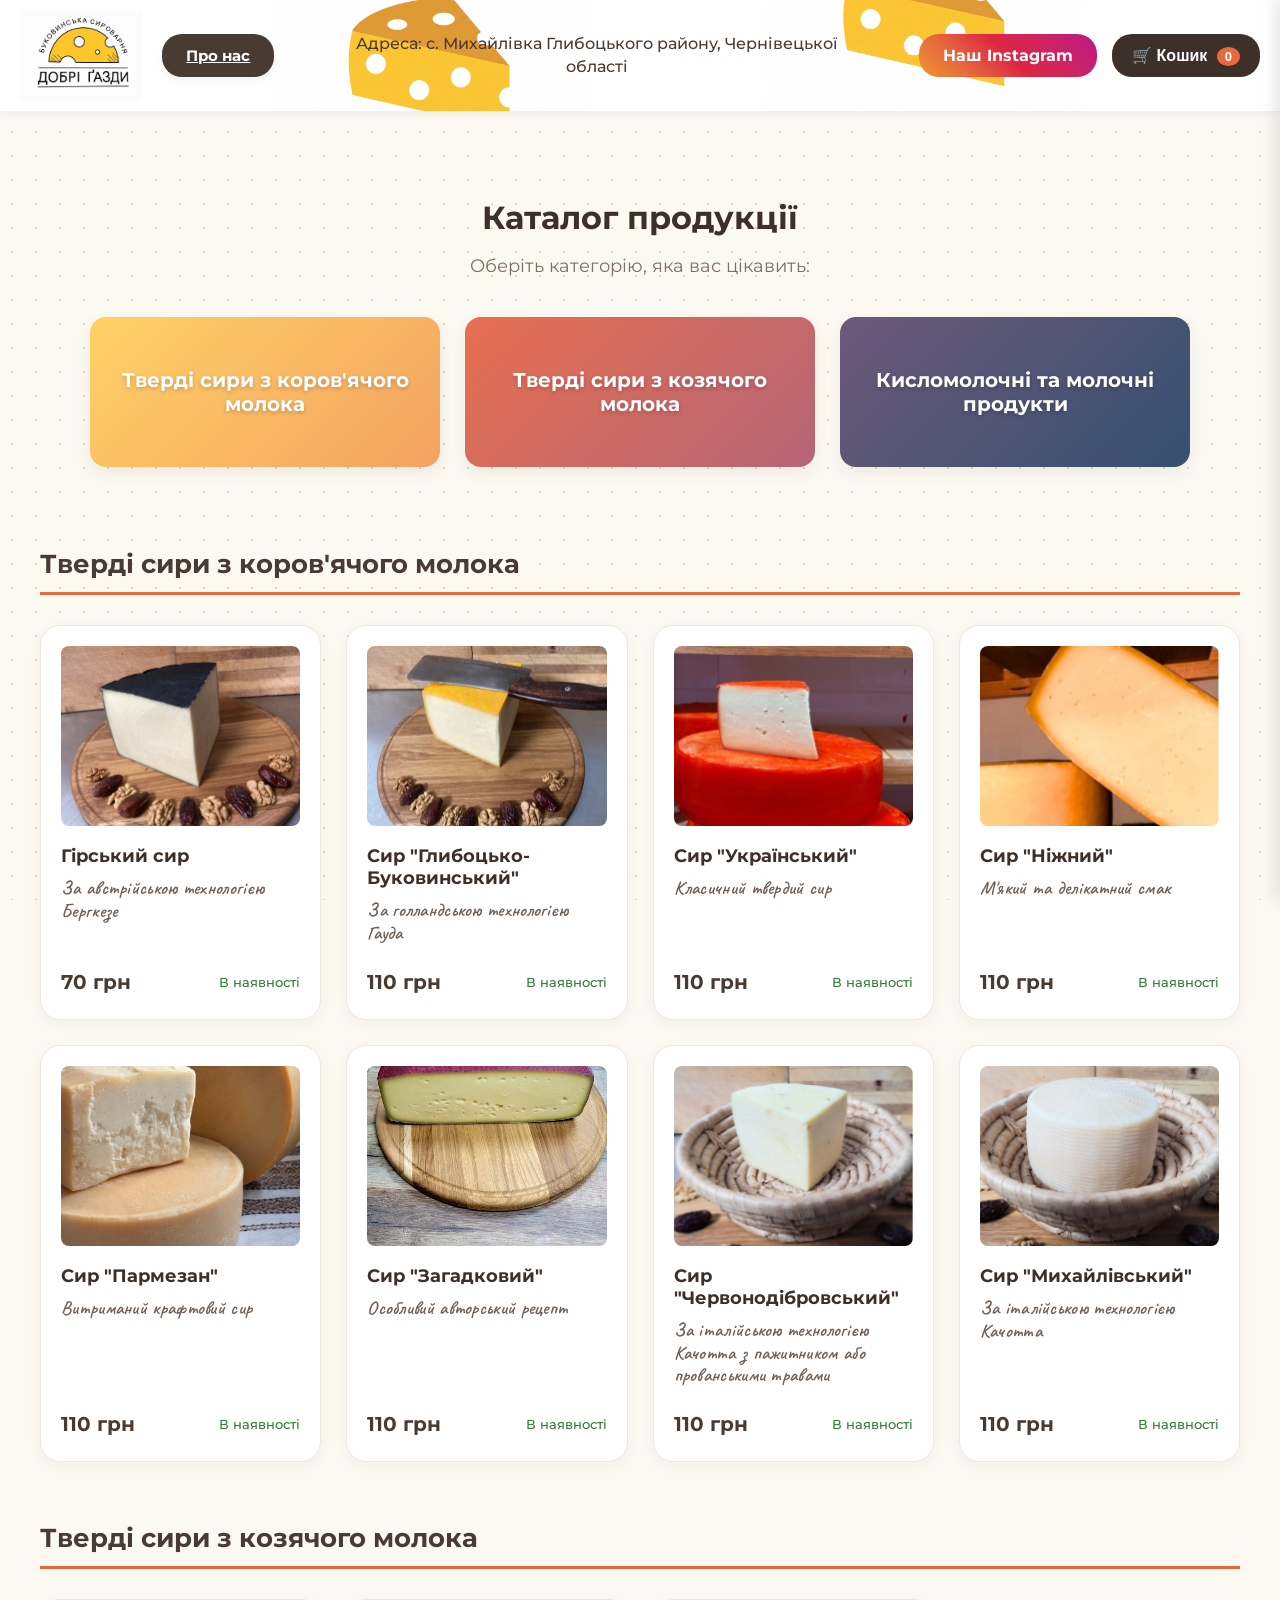
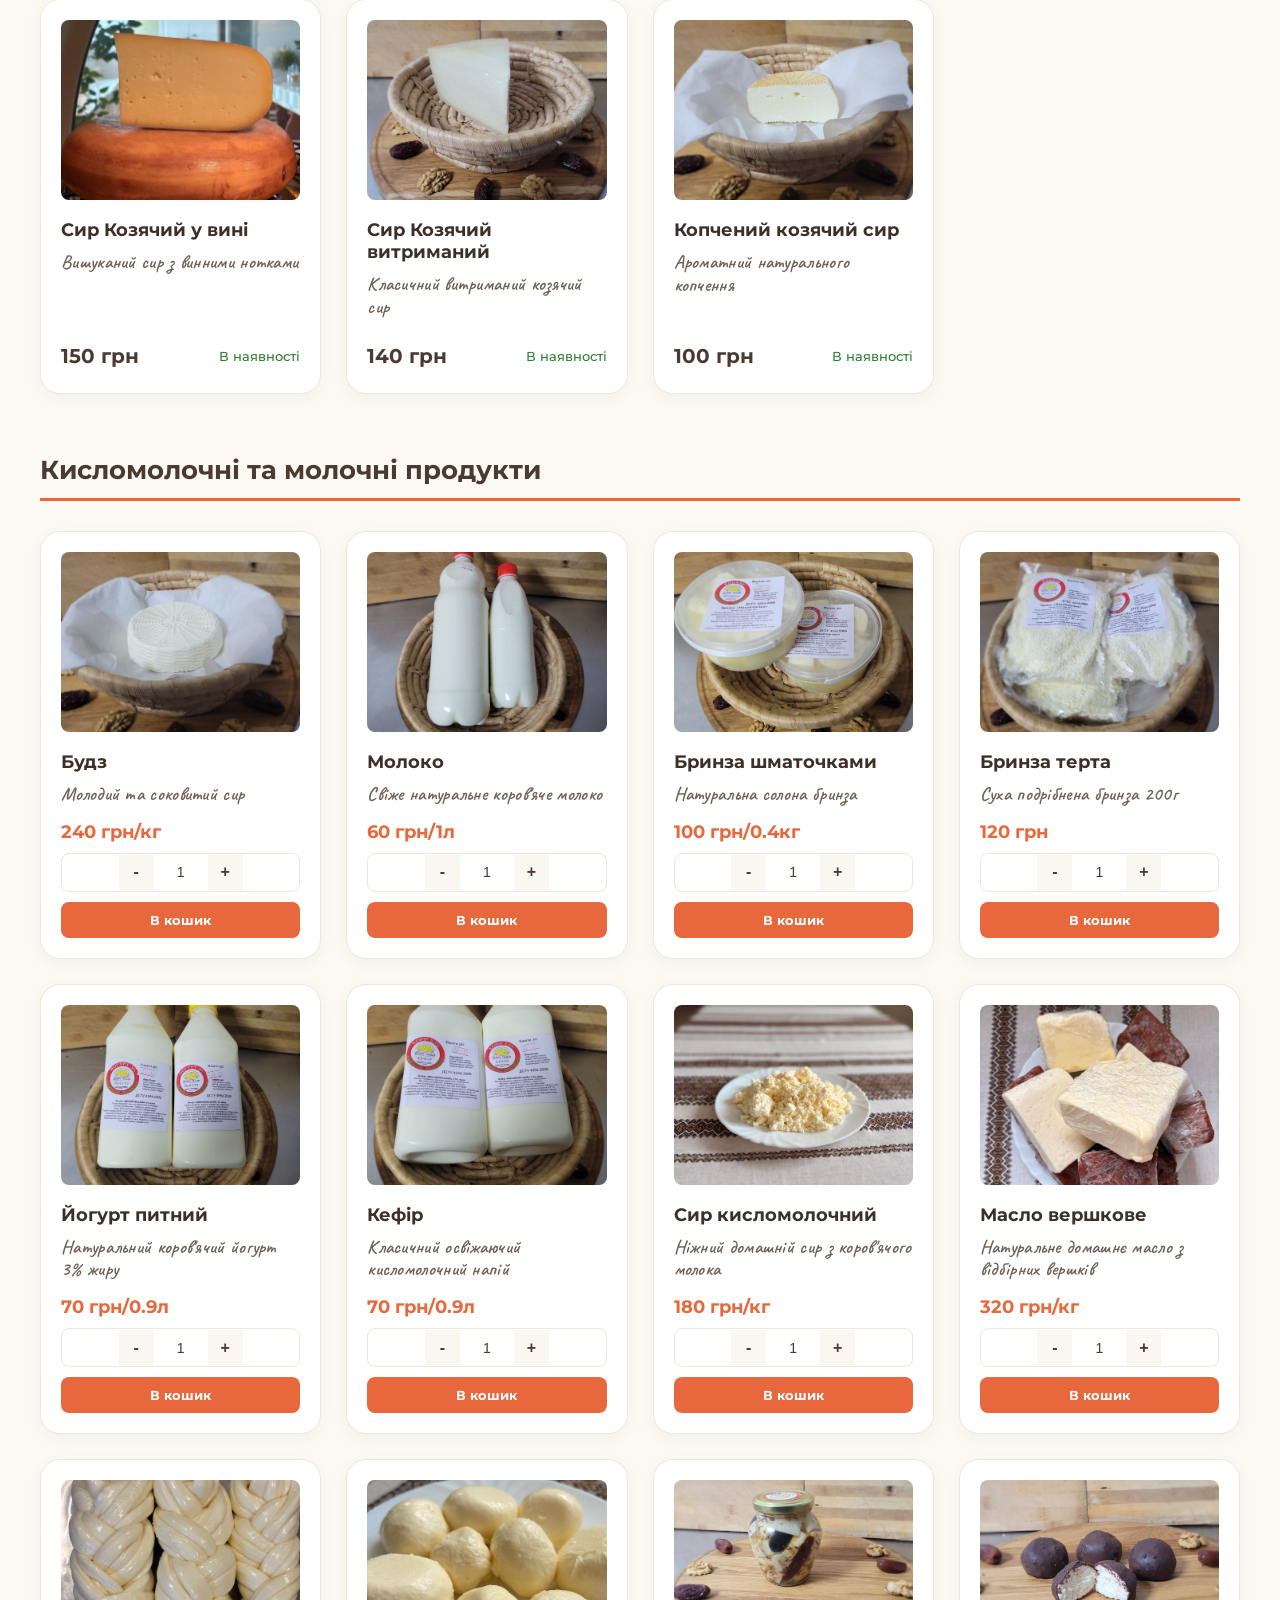
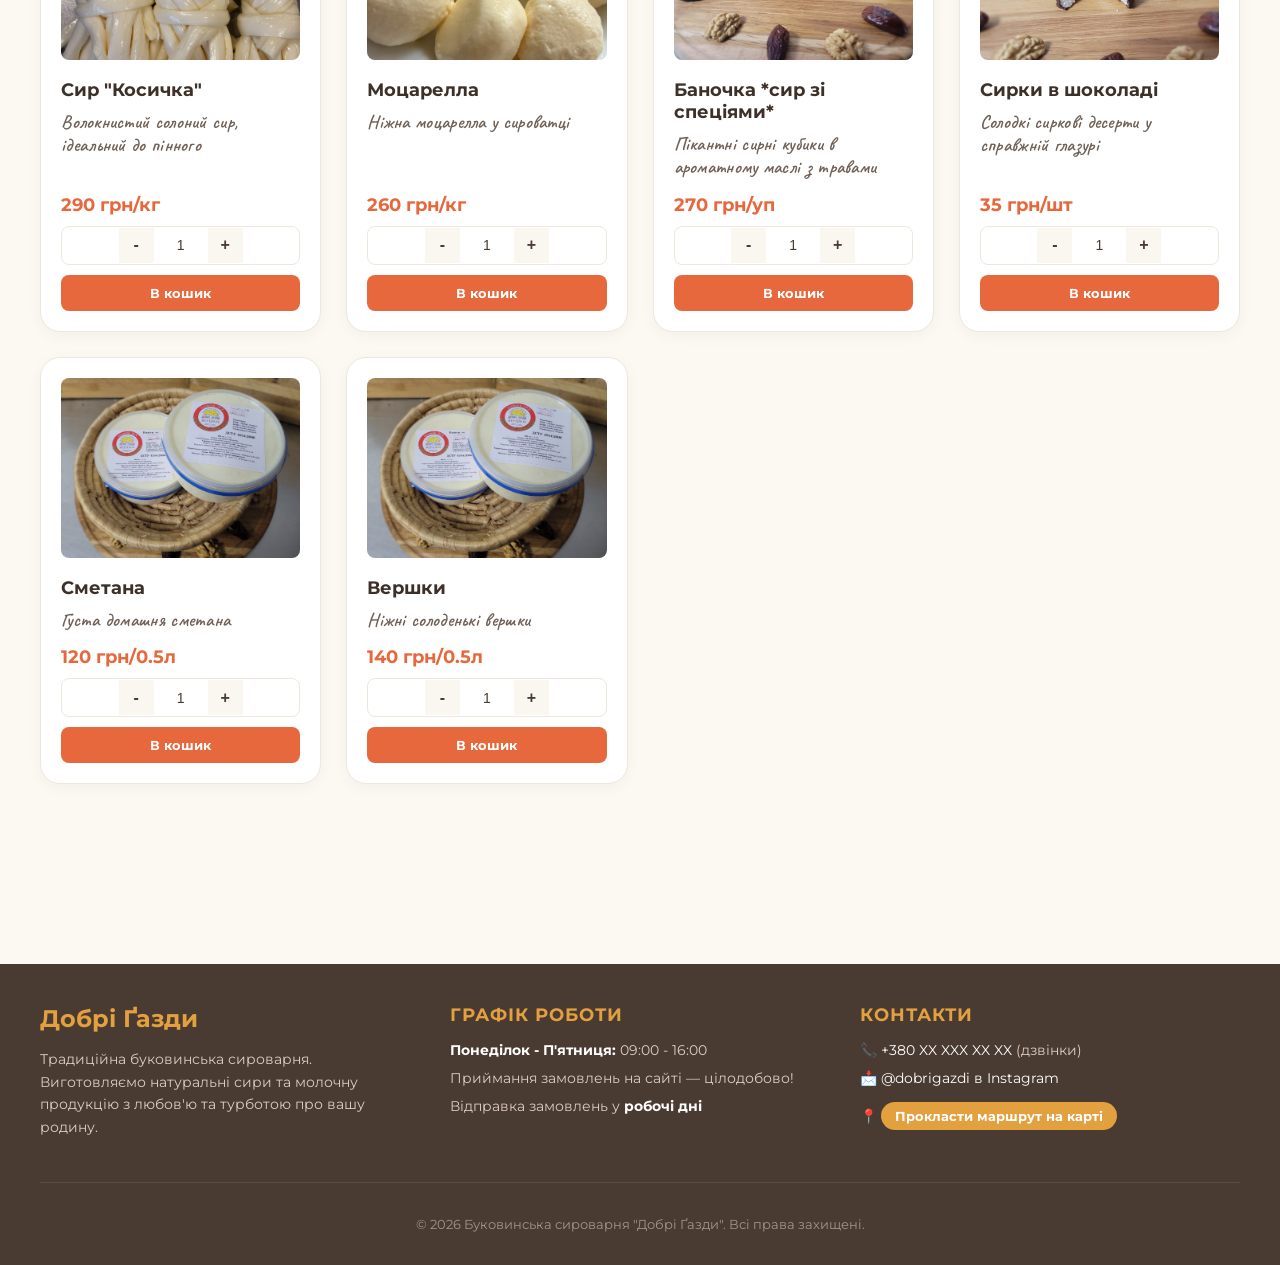
==== commit 73cbab4a: "нова грамовка та анімація в кошику" ====
--- a/index.html
+++ b/index.html
@@ -1,6 +1,7 @@
 <!DOCTYPE html>
 <html lang="uk">
 <head>
+    <link rel="icon" href="Gemini_Generated_Image_kk2uhakk2uhakk2u.png" type="image/png">
     <meta charset="UTF-8">
     <meta name="viewport" content="width=device-width, initial-scale=1.0">
     <title>Буковинська сироварня "Добрі Ґазди"</title>
@@ -52,11 +53,11 @@
         </div>
     </div>
     <div id="cart-overlay" class="cart-overlay"></div>
-
-    <section class="main-categories-section">
+<section class="main-categories-section">
         <h1 class="main-title">Каталог продукції</h1>
         <p class="main-subtitle">Оберіть категорію, яка вас цікавить:</p>
         
+        <!-- ПОВЕРТАЄМО НАШІ КНОПКИ КАТЕГОРІЙ -->
         <nav class="categories-menu">
             <a href="#cow-cheese" class="category-card card-cow">
                 <span class="card-text">Тверді сири з коров'ячого молока</span>
@@ -68,15 +69,16 @@
                 <span class="card-text">Кисломолочні та молочні продукти</span>
             </a>
         </nav>
-    </section>
-
+    </section> <!-- ЗАКРИВАЄМО блок main-categories-section -->
+
+    <!-- ТЕПЕР ПРАВИЛЬНО ПОЧИНАЄТЬСЯ КАТАЛОГ -->
     <main class="catalog-container">
         
         <section id="cow-cheese" class="category-section">
             <h2 class="category-title">Тверді сири з коров'ячого молока</h2>
             <div class="products-grid">
 
-                <div class="product-card" data-id="hirskyi" data-name="Гірський сир" data-price="350">
+                <div class="product-card" data-id="hirskyi" data-name="Гірський сир" data-price-100g="35">
                     <div class="product-img-container" style="cursor: pointer;">
                         <img src="гірський.jpg" alt="Гірський сир" class="product-img">
                     </div>
@@ -88,18 +90,31 @@
                         <b>Текстура:</b> Щільна, ламка, з поодинокими вічками.<br>
                         <b>З чим смакує:</b> Чудово поєднується з легкими білими або насиченими червоними винами, виноградом, волоськими горіхами та рідким карпатським медом.
                     </div>
-                    <div class="card-footer-flex">
-                        <span class="price">350 грн/кг</span>
-                        <div class="quantity-selector">
-                            <button class="qty-btn minus">-</button>
-                            <input type="number" class="qty-input" value="1" min="1">
-                            <button class="qty-btn plus">+</button>
-                        </div>
-                        <button class="add-to-cart-btn">В кошик</button>
-                    </div>
-                </div>
-
-                <div class="product-card" data-id="glybocky" data-name="Сир 'Глибоцько-Буковинський'" data-price="550">
+                    
+                    <div class="card-status-row">
+                        <span class="price-display">70 грн</span>
+                        <span class="stock-status">В наявності</span>
+                    </div>
+
+                    <div class="interactive-controls">
+                        <div class="weight-label">Вага</div>
+                        <div class="weight-selector">
+                            <button class="weight-btn active" data-weight="200">200</button>
+                            <button class="weight-btn" data-weight="500">500</button>
+                            <button class="weight-btn" data-weight="1000">1000</button>
+                        </div>
+                        <div class="card-footer-flex">
+                            <div class="quantity-selector">
+                                <button class="qty-btn minus">-</button>
+                                <input type="number" class="qty-input" value="1" min="1">
+                                <button class="qty-btn plus">+</button>
+                            </div>
+                            <button class="add-to-cart-btn">В кошик</button>
+                        </div>
+                    </div>
+                </div>
+
+                <div class="product-card" data-id="glybocky" data-name="Сир 'Глибоцько-Буковинський'" data-price-100g="55">
                     <div class="product-img-container" style="cursor: pointer;">
                         <img src="глиб бук.jpg" alt="Сир Глибоцький" class="product-img">
                     </div>
@@ -111,18 +126,29 @@
                         <b>Текстура:</b> Еластична, однорідна, легко нарізається слайсами.<br>
                         <b>З чим смакує:</b> Ідеальний для ранкових бутербродів, сирного плато, дитячих перекусів та запікання.
                     </div>
-                    <div class="card-footer-flex">
-                        <span class="price">550 грн/кг</span>
-                        <div class="quantity-selector">
-                            <button class="qty-btn minus">-</button>
-                            <input type="number" class="qty-input" value="1" min="1">
-                            <button class="qty-btn plus">+</button>
-                        </div>
-                        <button class="add-to-cart-btn">В кошик</button>
-                    </div>
-                </div>
-
-                <div class="product-card" data-id="ukrainsky" data-name="Сир 'Український'" data-price="550">
+                    <div class="card-status-row">
+                        <span class="price-display">110 грн</span>
+                        <span class="stock-status">В наявності</span>
+                    </div>
+                    <div class="interactive-controls">
+                        <div class="weight-label">Вага</div>
+                        <div class="weight-selector">
+                            <button class="weight-btn active" data-weight="200">200</button>
+                            <button class="weight-btn" data-weight="500">500</button>
+                            <button class="weight-btn" data-weight="1000">1000</button>
+                        </div>
+                        <div class="card-footer-flex">
+                            <div class="quantity-selector">
+                                <button class="qty-btn minus">-</button>
+                                <input type="number" class="qty-input" value="1" min="1">
+                                <button class="qty-btn plus">+</button>
+                            </div>
+                            <button class="add-to-cart-btn">В кошик</button>
+                        </div>
+                    </div>
+                </div>
+
+                <div class="product-card" data-id="ukrainsky" data-name="Сир 'Український'" data-price-100g="55">
                     <div class="product-img-container" style="cursor: pointer;">
                         <img src="український.jpg" alt="Сир Український" class="product-img">
                     </div>
@@ -130,22 +156,33 @@
                     <p class="description">Класичний твердий сир</p>
                     <div class="detailed-description" style="display: none;">
                         Традиційний напівтвердий сир, виготовлений з пастеризованого фермерського молока. Має класичний кисломолочний сирний смак.<br><br>
-                        <b>Смаковий профіль:</b> Помірно виражений сирний, з приємною кислинкою.<br>
-                        <b>Текстура:</b> Ніжна, пластична, з дрібними круглими або кутастими вічками.<br>
+                        <b>Смаковий профіль:</b> Помірний, з приємною кислинкою.<br>
+                        <b>Текстура:</b> Ніжня, пластична, з дрібними вічками.<br>
                         <b>З чим смакує:</b> Універсальний вибір для гарячих канапок, піци, макаронів та повсякденного столу.
                     </div>
-                    <div class="card-footer-flex">
-                        <span class="price">550 грн/кг</span>
-                        <div class="quantity-selector">
-                            <button class="qty-btn minus">-</button>
-                            <input type="number" class="qty-input" value="1" min="1">
-                            <button class="qty-btn plus">+</button>
-                        </div>
-                        <button class="add-to-cart-btn">В кошик</button>
-                    </div>
-                </div>
-
-                <div class="product-card" data-id="nizhny" data-name="Сир 'Ніжний'" data-price="550">
+                    <div class="card-status-row">
+                        <span class="price-display">110 грн</span>
+                        <span class="stock-status">В наявності</span>
+                    </div>
+                    <div class="interactive-controls">
+                        <div class="weight-label">Вага</div>
+                        <div class="weight-selector">
+                            <button class="weight-btn active" data-weight="200">200</button>
+                            <button class="weight-btn" data-weight="500">500</button>
+                            <button class="weight-btn" data-weight="1000">1000</button>
+                        </div>
+                        <div class="card-footer-flex">
+                            <div class="quantity-selector">
+                                <button class="qty-btn minus">-</button>
+                                <input type="number" class="qty-input" value="1" min="1">
+                                <button class="qty-btn plus">+</button>
+                            </div>
+                            <button class="add-to-cart-btn">В кошик</button>
+                        </div>
+                    </div>
+                </div>
+
+                <div class="product-card" data-id="nizhny" data-name="Сир 'Ніжний'" data-price-100g="55">
                     <div class="product-img-container" style="cursor: pointer;">
                         <img src="ніжний.png" alt="Сир Ніжний" class="product-img">
                     </div>
@@ -157,18 +194,29 @@
                         <b>Текстура:</b> Дуже ніжна, м'яко плавиться в роті.<br>
                         <b>З чим смакує:</b> Чудово поєднується зі свіжими фруктами (груша, яблуко), легким медом та білим хлібом.
                     </div>
-                    <div class="card-footer-flex">
-                        <span class="price">550 грн/кг</span>
-                        <div class="quantity-selector">
-                            <button class="qty-btn minus">-</button>
-                            <input type="number" class="qty-input" value="1" min="1">
-                            <button class="qty-btn plus">+</button>
-                        </div>
-                        <button class="add-to-cart-btn">В кошик</button>
-                    </div>
-                </div>
-
-                <div class="product-card" data-id="parmezan" data-name="Сир 'Пармезан'" data-price="550">
+                    <div class="card-status-row">
+                        <span class="price-display">110 грн</span>
+                        <span class="stock-status">В наявності</span>
+                    </div>
+                    <div class="interactive-controls">
+                        <div class="weight-label">Вага</div>
+                        <div class="weight-selector">
+                            <button class="weight-btn active" data-weight="200">200</button>
+                            <button class="weight-btn" data-weight="500">500</button>
+                            <button class="weight-btn" data-weight="1000">1000</button>
+                        </div>
+                        <div class="card-footer-flex">
+                            <div class="quantity-selector">
+                                <button class="qty-btn minus">-</button>
+                                <input type="number" class="qty-input" value="1" min="1">
+                                <button class="qty-btn plus">+</button>
+                            </div>
+                            <button class="add-to-cart-btn">В кошик</button>
+                        </div>
+                    </div>
+                </div>
+
+                <div class="product-card" data-id="parmezan" data-name="Сир 'Пармезан'" data-price-100g="55">
                     <div class="product-img-container" style="cursor: pointer;">
                         <img src="пармезан.jpg" alt="Сир 'Пармезан'" class="product-img">
                     </div>
@@ -176,22 +224,33 @@
                     <p class="description">Витриманий крафтовий сир</p>
                     <div class="detailed-description" style="display: none;">
                         Наш погляд на італійську класику. Сир довгої витримки, який має щільну структуру та виразний, глибокий смак.<br><br>
-                        <b>Смаковий профіль:</b> Глибокий, солонувато-пікантний, з виразними кристаликами кальцію.<br>
+                        <b>Смаковий профіль:</b> Глибокий, солонувато-пікантний, з вираженими кристаликами кальцію.<br>
                         <b>Текстура:</b> Дуже тверда, ламка, кришиться при нарізанні.<br>
-                        <b>З чим смакує:</b> Незамінний для пасти, салатів (Цезар), ризотто та як вишукана самостійна закуска до шляхетних сухих вин.
-                    </div>
-                    <div class="card-footer-flex">
-                        <span class="price">550 грн/кг</span>
-                        <div class="quantity-selector">
-                            <button class="qty-btn minus">-</button>
-                            <input type="number" class="qty-input" value="1" min="1">
-                            <button class="qty-btn plus">+</button>
-                        </div>
-                        <button class="add-to-cart-btn">В кошик</button>
-                    </div>
-                </div>
-
-                <div class="product-card" data-id="zagadkovy" data-name="Сир 'Загадковий'" data-price="550">
+                        <b>З чим смакує:</b> Незамінний для пасти, салатів, ризотто та як вишукана самостійна закуска до шляхетних сухих вин.
+                    </div>
+                    <div class="card-status-row">
+                        <span class="price-display">110 грн</span>
+                        <span class="stock-status">В наявності</span>
+                    </div>
+                    <div class="interactive-controls">
+                        <div class="weight-label">Вага</div>
+                        <div class="weight-selector">
+                            <button class="weight-btn active" data-weight="200">200</button>
+                            <button class="weight-btn" data-weight="500">500</button>
+                            <button class="weight-btn" data-weight="1000">1000</button>
+                        </div>
+                        <div class="card-footer-flex">
+                            <div class="quantity-selector">
+                                <button class="qty-btn minus">-</button>
+                                <input type="number" class="qty-input" value="1" min="1">
+                                <button class="qty-btn plus">+</button>
+                            </div>
+                            <button class="add-to-cart-btn">В кошик</button>
+                        </div>
+                    </div>
+                </div>
+
+                <div class="product-card" data-id="zagadkovy" data-name="Сир 'Загадковий'" data-price-100g="55">
                     <div class="product-img-container" style="cursor: pointer;">
                         <img src="загадковий.jpg" alt="Сир 'Загадковий'" class="product-img">
                     </div>
@@ -203,18 +262,29 @@
                         <b>Текстура:</b> Щільна, оксамитова.<br>
                         <b>З чим смакує:</b> Рекомендуємо дегустувати окремо від інших продуктів, щоб повністю оцінити багатий букет смаку.
                     </div>
-                    <div class="card-footer-flex">
-                        <span class="price">550 грн/кг</span>
-                        <div class="quantity-selector">
-                            <button class="qty-btn minus">-</button>
-                            <input type="number" class="qty-input" value="1" min="1">
-                            <button class="qty-btn plus">+</button>
-                        </div>
-                        <button class="add-to-cart-btn">В кошик</button>
-                    </div>
-                </div>
-
-                <div class="product-card" data-id="chervonodibrovsky" data-name="Сир 'Червонодібровський'" data-price="550">
+                    <div class="card-status-row">
+                        <span class="price-display">110 грн</span>
+                        <span class="stock-status">В наявності</span>
+                    </div>
+                    <div class="interactive-controls">
+                        <div class="weight-label">Вага</div>
+                        <div class="weight-selector">
+                            <button class="weight-btn active" data-weight="200">200</button>
+                            <button class="weight-btn" data-weight="500">500</button>
+                            <button class="weight-btn" data-weight="1000">1000</button>
+                        </div>
+                        <div class="card-footer-flex">
+                            <div class="quantity-selector">
+                                <button class="qty-btn minus">-</button>
+                                <input type="number" class="qty-input" value="1" min="1">
+                                <button class="qty-btn plus">+</button>
+                            </div>
+                            <button class="add-to-cart-btn">В кошик</button>
+                        </div>
+                    </div>
+                </div>
+
+                <div class="product-card" data-id="chervonodibrovsky" data-name="Сир 'Червонодібровський'" data-price-100g="55">
                     <div class="product-img-container" style="cursor: pointer;">
                         <img src="червонодібровський.png" alt="Сир 'Червонodibrovsky'" class="product-img">
                     </div>
@@ -226,18 +296,29 @@
                         <b>Текстура:</b> М'яка, пластична, з вкрапленнями насіння прянощів.<br>
                         <b>З чим смакує:</b> Чудово підійде до свіжих овочів, нарізки на святковий стіл або для створення вишуканих гарячих тостів.
                     </div>
-                    <div class="card-footer-flex">
-                        <span class="price">550 грн/кг</span>
-                        <div class="quantity-selector">
-                            <button class="qty-btn minus">-</button>
-                            <input type="number" class="qty-input" value="1" min="1">
-                            <button class="qty-btn plus">+</button>
-                        </div>
-                        <button class="add-to-cart-btn">В кошик</button>
-                    </div>
-                </div>
-
-                <div class="product-card" data-id="mykhailivsky" data-name="Сир 'Михайлівський'" data-price="550">
+                    <div class="card-status-row">
+                        <span class="price-display">110 грн</span>
+                        <span class="stock-status">В наявності</span>
+                    </div>
+                    <div class="interactive-controls">
+                        <div class="weight-label">Вага</div>
+                        <div class="weight-selector">
+                            <button class="weight-btn active" data-weight="200">200</button>
+                            <button class="weight-btn" data-weight="500">500</button>
+                            <button class="weight-btn" data-weight="1000">1000</button>
+                        </div>
+                        <div class="card-footer-flex">
+                            <div class="quantity-selector">
+                                <button class="qty-btn minus">-</button>
+                                <input type="number" class="qty-input" value="1" min="1">
+                                <button class="qty-btn plus">+</button>
+                            </div>
+                            <button class="add-to-cart-btn">В кошик</button>
+                        </div>
+                    </div>
+                </div>
+
+                <div class="product-card" data-id="mykhailivsky" data-name="Сир 'Михайлівський'" data-price-100g="55">
                     <div class="product-img-container" style="cursor: pointer;">
                         <img src="михайлівський.png" alt="Сир 'Михайлівський'" class="product-img">
                     </div>
@@ -249,14 +330,25 @@
                         <b>Текстура:</b> Пружна, однорідна, пластична.<br>
                         <b>З чим смакує:</b> Чудово пасує до ранкової кави, свіжої випічки та легких фруктових салатів.
                     </div>
-                    <div class="card-footer-flex">
-                        <span class="price">550 грн/кг</span>
-                        <div class="quantity-selector">
-                            <button class="qty-btn minus">-</button>
-                            <input type="number" class="qty-input" value="1" min="1">
-                            <button class="qty-btn plus">+</button>
-                        </div>
-                        <button class="add-to-cart-btn">В кошик</button>
+                    <div class="card-status-row">
+                        <span class="price-display">110 грн</span>
+                        <span class="stock-status">В наявності</span>
+                    </div>
+                    <div class="interactive-controls">
+                        <div class="weight-label">Вага</div>
+                        <div class="weight-selector">
+                            <button class="weight-btn active" data-weight="200">200</button>
+                            <button class="weight-btn" data-weight="500">500</button>
+                            <button class="weight-btn" data-weight="1000">1000</button>
+                        </div>
+                        <div class="card-footer-flex">
+                            <div class="quantity-selector">
+                                <button class="qty-btn minus">-</button>
+                                <input type="number" class="qty-input" value="1" min="1">
+                                <button class="qty-btn plus">+</button>
+                            </div>
+                            <button class="add-to-cart-btn">В кошик</button>
+                        </div>
                     </div>
                 </div>
             </div>
@@ -266,7 +358,7 @@
             <h2 class="category-title">Тверді сири з козячого молока</h2>
             <div class="products-grid">
 
-                <div class="product-card" data-id="goat_wine" data-name="Сир Козячий у вині" data-price="750">
+                <div class="product-card" data-id="goat_wine" data-name="Сир Козячий у вині" data-price-100g="75">
                     <div class="product-img-container" style="cursor: pointer;">
                         <img src="козячий у вині.jpg" alt="Сир Козячий у вині" class="product-img">
                     </div>
@@ -278,18 +370,29 @@
                         <b>Текстура:</b> Щільна, злегка крихка.<br>
                         <b>З чим смакує:</b> Справжня прикраса сирної тарілки! Подавайте з інжиром, грушею та келихом сухого червоного вина.
                     </div>
-                    <div class="card-footer-flex">
-                        <span class="price">750 грн/кг</span>
-                        <div class="quantity-selector">
-                            <button class="qty-btn minus">-</button>
-                            <input type="number" class="qty-input" value="1" min="1">
-                            <button class="qty-btn plus">+</button>
-                        </div>
-                        <button class="add-to-cart-btn">В кошик</button>
-                    </div>
-                </div>
-
-                <div class="product-card" data-id="goat_aged" data-name="Сир Козячий витриманий" data-price="700">
+                    <div class="card-status-row">
+                        <span class="price-display">150 грн</span>
+                        <span class="stock-status">В наявності</span>
+                    </div>
+                    <div class="interactive-controls">
+                        <div class="weight-label">Вага</div>
+                        <div class="weight-selector">
+                            <button class="weight-btn active" data-weight="200">200</button>
+                            <button class="weight-btn" data-weight="500">500</button>
+                            <button class="weight-btn" data-weight="1000">1000</button>
+                        </div>
+                        <div class="card-footer-flex">
+                            <div class="quantity-selector">
+                                <button class="qty-btn minus">-</button>
+                                <input type="number" class="qty-input" value="1" min="1">
+                                <button class="qty-btn plus">+</button>
+                            </div>
+                            <button class="add-to-cart-btn">В кошик</button>
+                        </div>
+                    </div>
+                </div>
+
+                <div class="product-card" data-id="goat_aged" data-name="Сир Козячий витриманий" data-price-100g="70">
                     <div class="product-img-container" style="cursor: pointer;">
                         <img src="козячий сир.JPG" alt="Сир Козячий витриманий" class="product-img">
                     </div>
@@ -301,18 +404,29 @@
                         <b>Текстура:</b> Тверда, ламка, з гарними кристаликами кальцію.<br>
                         <b>З чим смакує:</b> Чудово смакує з медом, горіхами, сухофруктами та сухими винами.
                     </div>
-                    <div class="card-footer-flex">
-                        <span class="price">700 грн/кг</span>
-                        <div class="quantity-selector">
-                            <button class="qty-btn minus">-</button>
-                            <input type="number" class="qty-input" value="1" min="1">
-                            <button class="qty-btn plus">+</button>
-                        </div>
-                        <button class="add-to-cart-btn">В кошик</button>
-                    </div>
-                </div>
-
-                <div class="product-card" data-id="goat_smoked" data-name="Копчений козячий сир" data-price="500">
+                    <div class="card-status-row">
+                        <span class="price-display">140 грн</span>
+                        <span class="stock-status">В наявності</span>
+                    </div>
+                    <div class="interactive-controls">
+                        <div class="weight-label">Вага</div>
+                        <div class="weight-selector">
+                            <button class="weight-btn active" data-weight="200">200</button>
+                            <button class="weight-btn" data-weight="500">500</button>
+                            <button class="weight-btn" data-weight="1000">1000</button>
+                        </div>
+                        <div class="card-footer-flex">
+                            <div class="quantity-selector">
+                                <button class="qty-btn minus">-</button>
+                                <input type="number" class="qty-input" value="1" min="1">
+                                <button class="qty-btn plus">+</button>
+                            </div>
+                            <button class="add-to-cart-btn">В кошик</button>
+                        </div>
+                    </div>
+                </div>
+
+                <div class="product-card" data-id="goat_smoked" data-name="Копчений козячий сир" data-price-100g="50">
                     <div class="product-img-container" style="cursor: pointer;">
                         <img src="козячий копчений.JPG" alt="Копчений козячий сир" class="product-img">
                     </div>
@@ -324,14 +438,25 @@
                         <b>Текстура:</b> Пружна, напівтверда.<br>
                         <b>З чим смакує:</b> Чудова самостійна закуска, а також інгредієнт для пікантних салатів та теплих бутербродів.
                     </div>
-                    <div class="card-footer-flex">
-                        <span class="price">500 грн/кг</span>
-                        <div class="quantity-selector">
-                            <button class="qty-btn minus">-</button>
-                            <input type="number" class="qty-input" value="1" min="1">
-                            <button class="qty-btn plus">+</button>
-                        </div>
-                        <button class="add-to-cart-btn">В кошик</button>
+                    <div class="card-status-row">
+                        <span class="price-display">100 грн</span>
+                        <span class="stock-status">В наявності</span>
+                    </div>
+                    <div class="interactive-controls">
+                        <div class="weight-label">Вага</div>
+                        <div class="weight-selector">
+                            <button class="weight-btn active" data-weight="200">200</button>
+                            <button class="weight-btn" data-weight="500">500</button>
+                            <button class="weight-btn" data-weight="1000">1000</button>
+                        </div>
+                        <div class="card-footer-flex">
+                            <div class="quantity-selector">
+                                <button class="qty-btn minus">-</button>
+                                <input type="number" class="qty-input" value="1" min="1">
+                                <button class="qty-btn plus">+</button>
+                            </div>
+                            <button class="add-to-cart-btn">В кошик</button>
+                        </div>
                     </div>
                 </div>
             </div>
--- a/style.css
+++ b/style.css
@@ -1,3 +1,4 @@
+
 /* Робить прокручування плавним */
 html {
     scroll-behavior: smooth;
@@ -1085,4 +1086,179 @@
     font-size: 24px;
     font-weight: 700;
     color: #e2a03f;
-}
+}/* ================= СТИЛІ ДЛЯ СУПЕР-КНОПОК ВАГИ ТА HOVER-ЕФЕКТУ ================= */
+
+/* Налаштування картки як відправної точки для випадання */
+.product-card {
+    position: relative;
+    display: flex;
+    flex-direction: column;
+    background: #ffffff;
+    border-radius: 20px;
+    padding: 20px;
+    box-shadow: 0 4px 15px rgba(0,0,0,0.04);
+    transition: transform 0.3s cubic-bezier(0.25, 0.46, 0.45, 0.94), 
+                box-shadow 0.3s ease, 
+                padding-bottom 0.3s ease;
+    overflow: visible; /* Дозволяємо кнопкам виходити за межі звичайної висоти */
+    z-index: 1;
+}
+
+/* При наведенні картка виходить на передній план та злегка розширюється */
+.product-card:hover {
+    transform: translateY(-5px);
+    box-shadow: 0 12px 30px rgba(74, 59, 50, 0.15);
+    z-index: 10;
+}
+
+/* Налаштування статусу та ціни */
+.card-status-row {
+    display: flex;
+    justify-content: space-between;
+    align-items: center;
+    margin-top: 10px;
+    margin-bottom: 5px;
+}
+
+.price-display {
+    font-size: 20px;
+    font-weight: 700;
+    color: #4a3b32;
+    font-family: 'Montserrat', sans-serif;
+}
+
+.stock-status {
+    font-size: 13px;
+    font-weight: 500;
+    color: #2e7d32; /* Зелений колір */
+    font-family: 'Montserrat', sans-serif;
+}
+
+/* Контейнер інтерактивних елементів керування */
+.interactive-controls {
+    max-height: 0;
+    opacity: 0;
+    overflow: hidden;
+    transition: max-height 0.35s cubic-bezier(0.25, 0.46, 0.45, 0.94), 
+                opacity 0.3s ease, 
+                margin-top 0.3s ease;
+    margin-top: 0;
+}
+
+/* При наведенні на картку розгортаємо інтерактивний блок */
+.product-card:hover .interactive-controls {
+    max-height: 160px; /* Достатня висота для кнопок ваги та кількості */
+    opacity: 1;
+    margin-top: 15px;
+}
+
+/* Заголовок "Вага" */
+.weight-label {
+    font-size: 13px;
+    color: #8d7a70;
+    font-weight: 500;
+    text-align: center;
+    margin-bottom: 8px;
+    font-family: 'Montserrat', sans-serif;
+}
+
+/* Кнопки вибору ваги */
+.weight-selector {
+    display: flex;
+    justify-content: center;
+    gap: 8px;
+    margin-bottom: 15px;
+}
+
+.weight-btn {
+    background-color: #ffffff;
+    border: 1px solid #decbc0;
+    color: #4a3b32;
+    padding: 6px 14px;
+    font-size: 14px;
+    font-weight: 600;
+    border-radius: 8px;
+    cursor: pointer;
+    font-family: 'Montserrat', sans-serif;
+    transition: all 0.2s ease;
+}
+
+.weight-btn:hover {
+    border-color: #4a3b32;
+}
+
+/* Активний стан обраної ваги (як на твоєму скриншоті — темно-сірий/чорний) */
+.weight-btn.active {
+    background-color: #333333;
+    border-color: #333333;
+    color: #ffffff;
+}
+
+/* Адаптуємо футер картки для розгорнутого стану */
+.interactive-controls .card-footer-flex {
+    display: flex;
+    justify-content: space-between;
+    align-items: center;
+    gap: 10px;
+}
+
+/* Оновлений вигляд кнопки замовлення (як темно-зелена на твоєму скриншоті) */
+.interactive-controls .add-to-cart-btn {
+    background-color: #2d6a4f; /* Благородний зелений */
+    color: #ffffff;
+    border: none;
+    padding: 10px 18px;
+    font-size: 14px;
+    font-weight: 600;
+    border-radius: 10px;
+    cursor: pointer;
+    font-family: 'Montserrat', sans-serif;
+    transition: background-color 0.2s ease, transform 0.1s ease;
+    flex-grow: 1;
+    text-align: center;
+}
+
+.interactive-controls .add-to-cart-btn:hover {
+    background-color: #1b4332;
+    transform: scale(1.02);
+}
+
+.interactive-controls .add-to-cart-btn:active {
+    transform: scale(0.97);
+}/* ================= ОНОВЛЕНА ПЛАВНА АНІМАЦІЯ ПОЛЬОТУ ================= */
+
+/* Летючий клон картинки */
+.flying-product-img {
+    position: fixed;
+    z-index: 9999;
+    width: 70px;
+    height: 70px;
+    object-fit: cover;
+    border-radius: 50%;
+    pointer-events: none;
+    box-shadow: 0 8px 20px rgba(0, 0, 0, 0.15);
+    
+    /* Ефект легкого розмиття під час руху для більшої плавності */
+    filter: blur(0.5px); 
+    
+    /* Надвишукана крива Безьє (cubic-bezier) для імітації фізики польоту з м'яким гальмуванням */
+    transition: 
+        top 0.9s cubic-bezier(0.25, 1, 0.5, 1),
+        left 0.9s cubic-bezier(0.1, 0.8, 0.2, 1),
+        width 0.9s ease-out,
+        height 0.9s ease-out,
+        opacity 0.9s ease-in;
+}
+
+/* М'яка, пружиниста анімація для самої кнопки кошика */
+@keyframes basket-elastic {
+    0% { transform: scale(1); }
+    30% { transform: scale(1.25) rotate(-6deg); }
+    50% { transform: scale(0.9) rotate(3deg); }
+    75% { transform: scale(1.08) rotate(-1deg); }
+    100% { transform: scale(1) rotate(0); }
+}
+
+.basket-animate {
+    animation: basket-elastic 0.6s cubic-bezier(0.175, 0.885, 0.32, 1.275);
+}
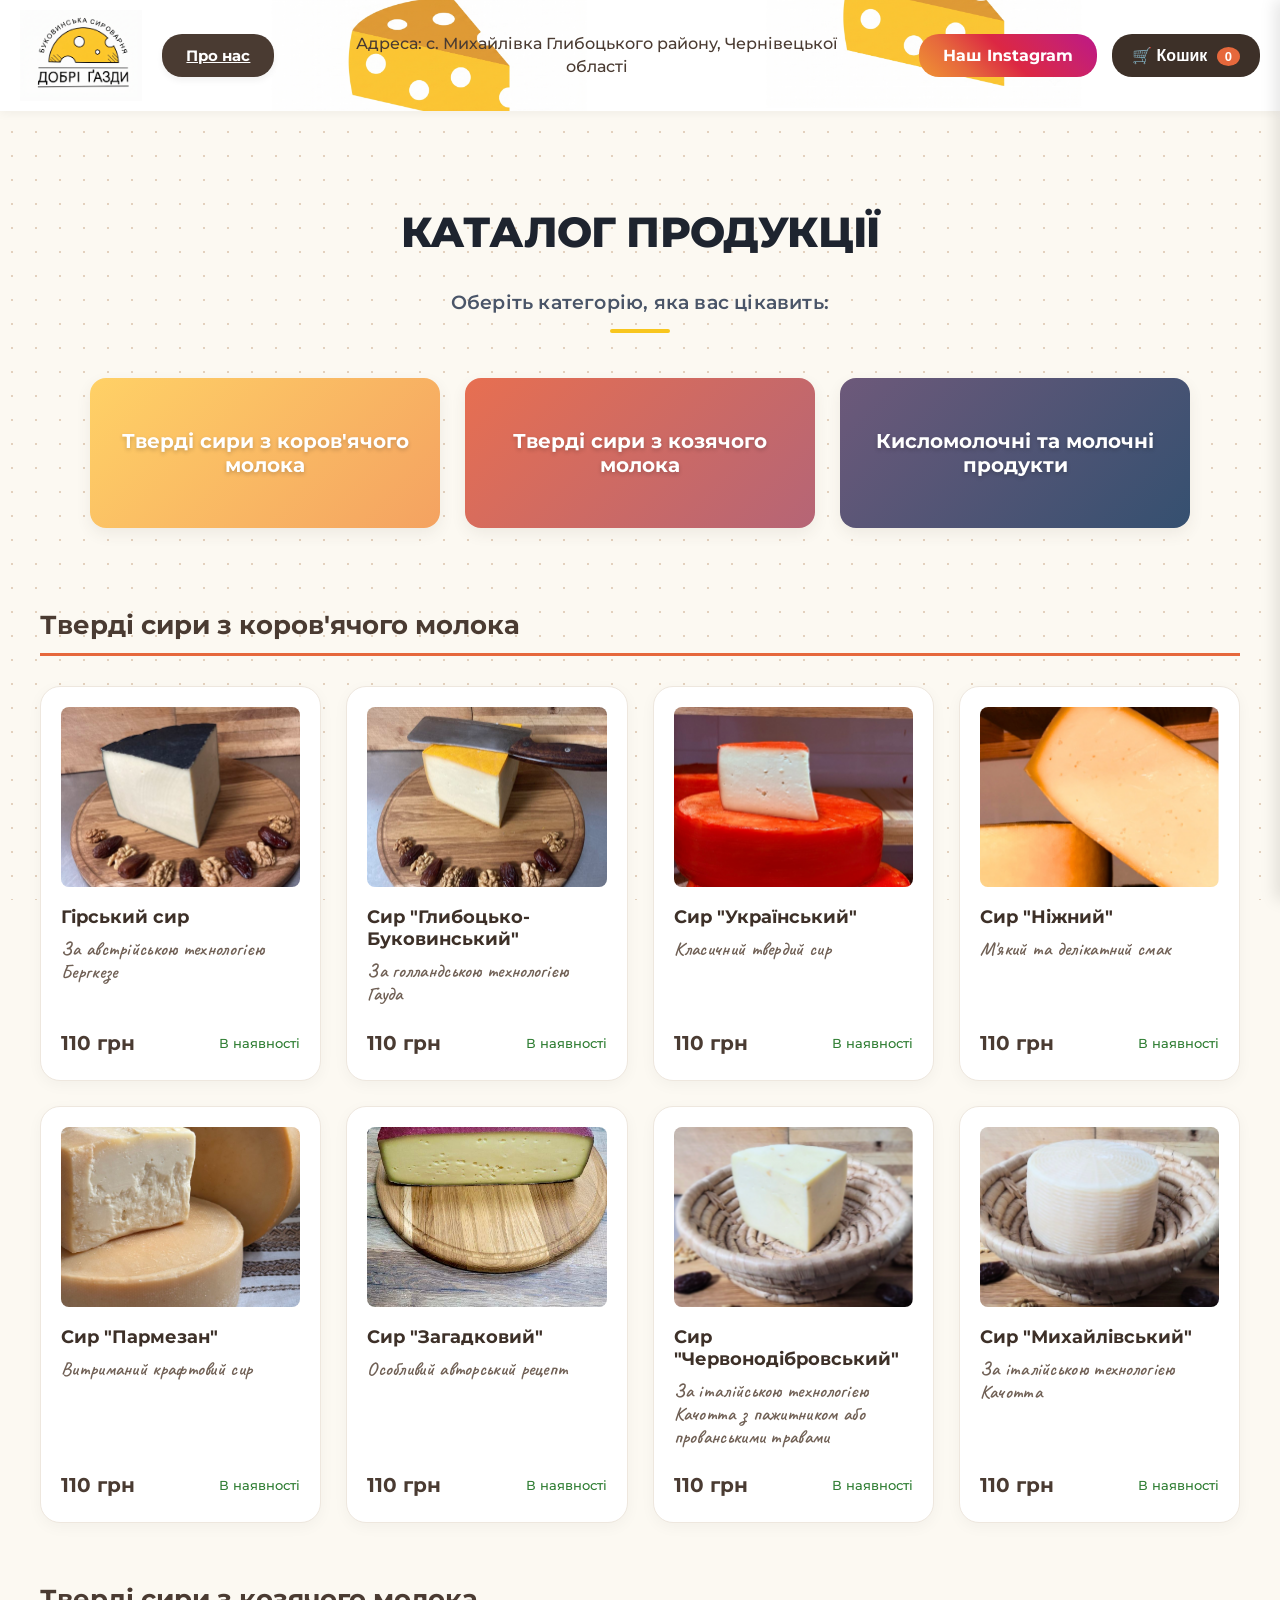
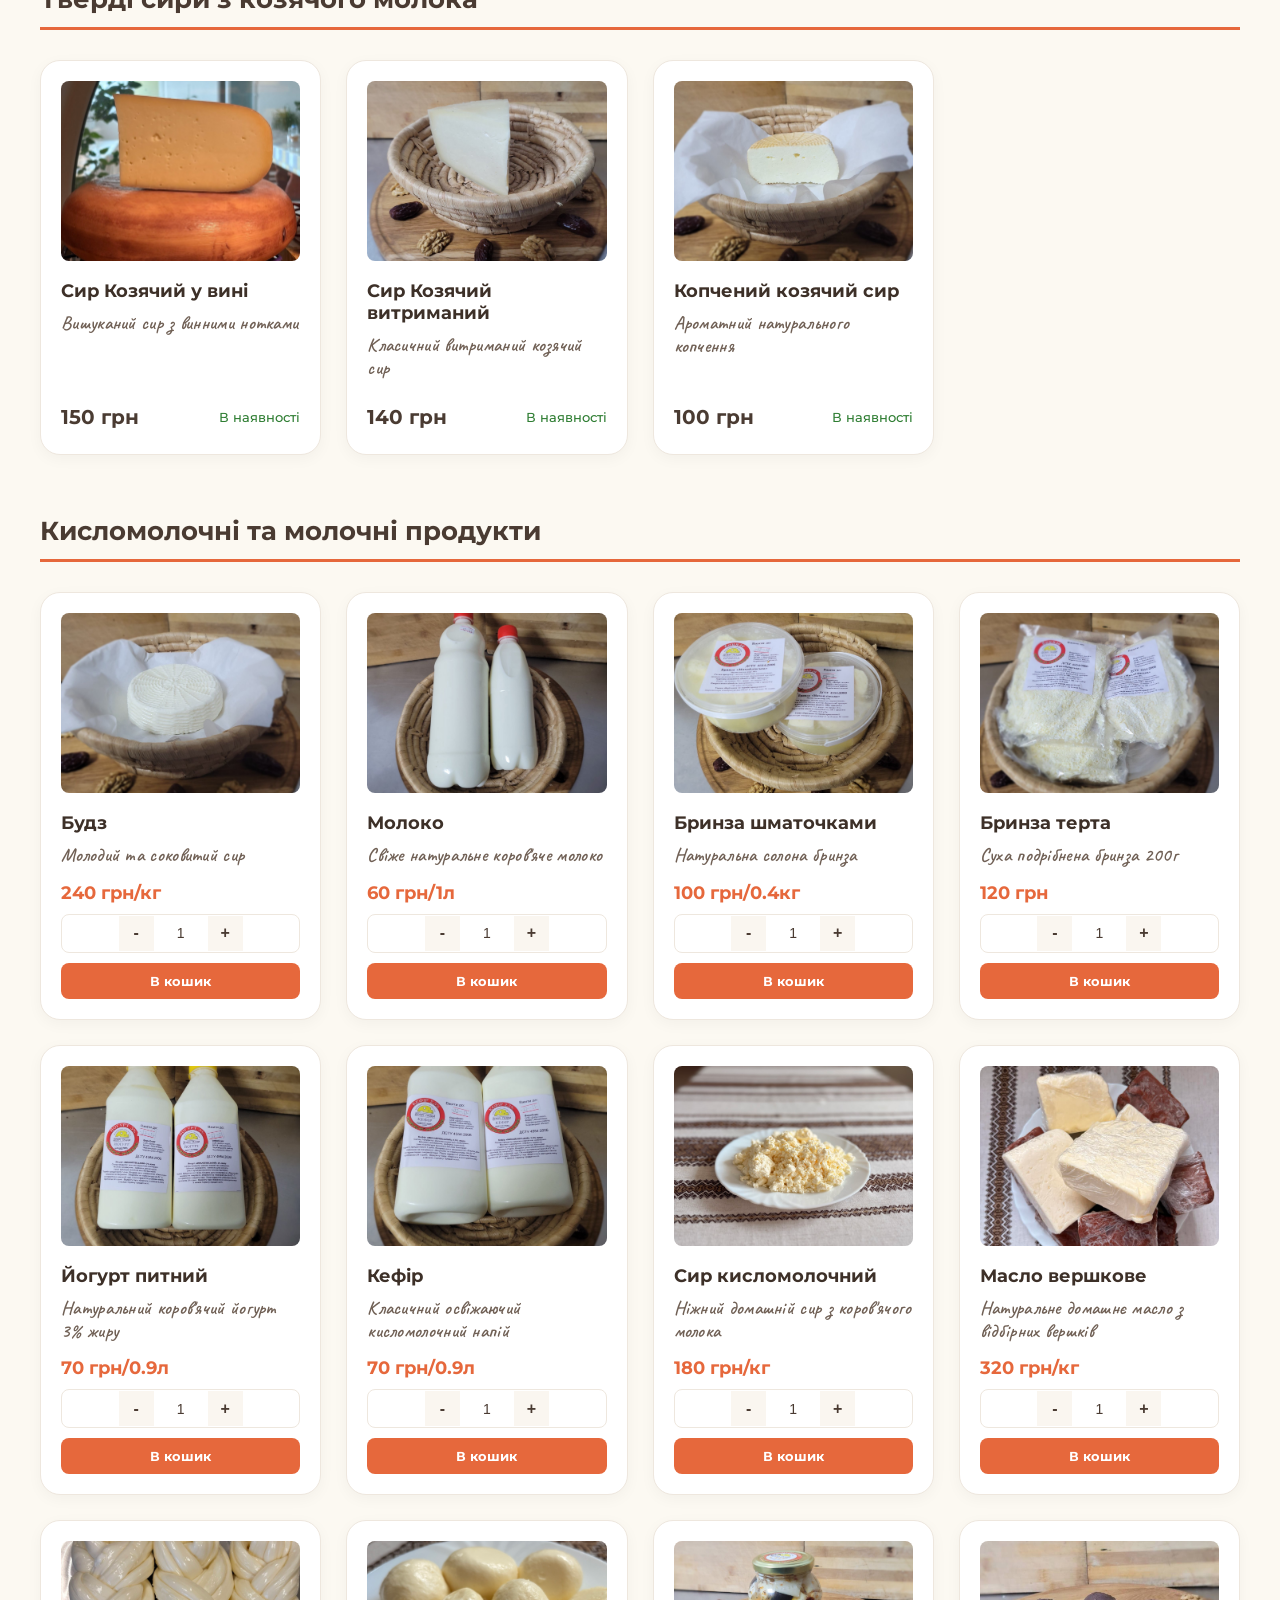
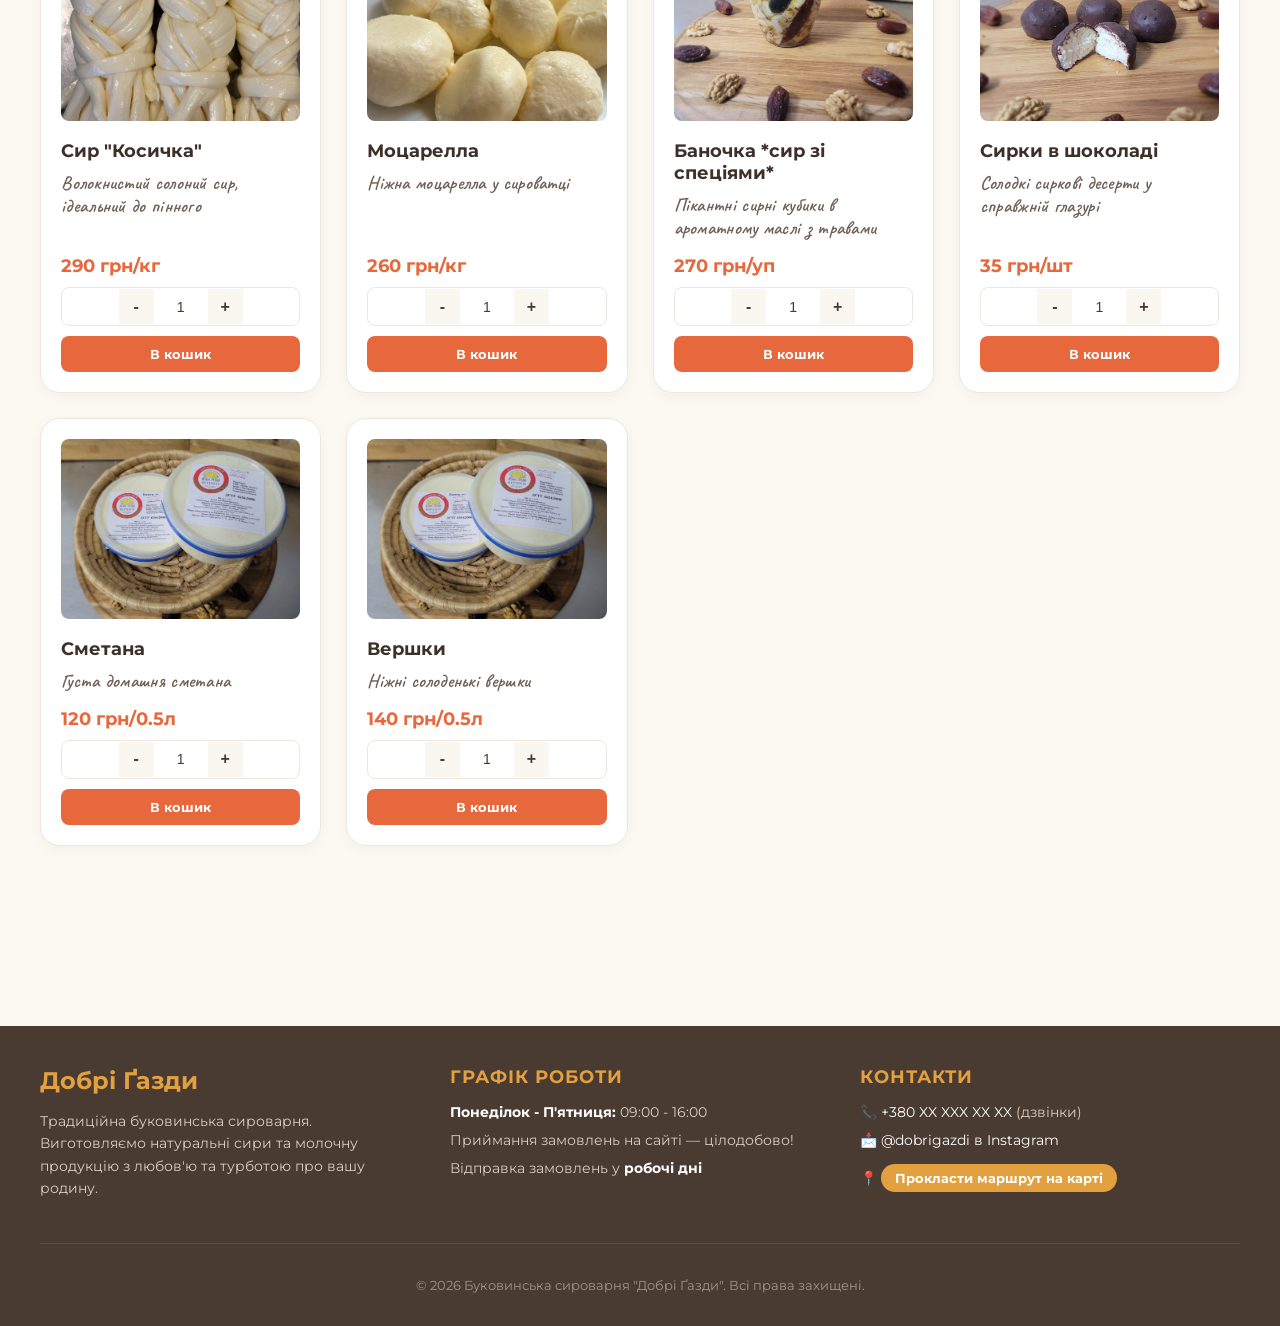
==== commit 7c1abb5d: "дрібні виправлення" ====
--- a/index.html
+++ b/index.html
@@ -78,7 +78,7 @@
             <h2 class="category-title">Тверді сири з коров'ячого молока</h2>
             <div class="products-grid">
 
-                <div class="product-card" data-id="hirskyi" data-name="Гірський сир" data-price-100g="35">
+                <div class="product-card" data-id="hirskyi" data-name="Гірський сир" data-price-100g="55">
                     <div class="product-img-container" style="cursor: pointer;">
                         <img src="гірський.jpg" alt="Гірський сир" class="product-img">
                     </div>
@@ -92,7 +92,7 @@
                     </div>
                     
                     <div class="card-status-row">
-                        <span class="price-display">70 грн</span>
+                        <span class="price-display">110 грн</span>
                         <span class="stock-status">В наявності</span>
                     </div>
 
--- a/style.css
+++ b/style.css
@@ -107,17 +107,42 @@
     margin: 0 auto;
 }
 
+/* ================= СТИЛІЗАЦІЯ ТЕКСТУ КАТАЛОГУ ================= */
+
+/* Головний заголовок "Каталог продукції" */
 .main-title {
-    color: #3d3028;
-    font-size: 32px;
-    margin-bottom: 10px;
-}
-
+    font-size: 42px;             /* Робимо трохи більшим та величнішим */
+    font-weight: 800;             /* Максимально насичений, жирний шрифт */
+    color: #1e242f;               /* Дуже глибокий, майже чорний Midnight колір */
+    margin-bottom: 14px;          /* Трохи збільшуємо відступ до підзаголовка */
+    letter-spacing: -0.8px;       /* Елегантне зближення літер, як у сучасних журналах */
+    text-transform: uppercase;     /* Робимо всі літери великими для солідності */
+    font-family: 'Montserrat', sans-serif;
+}
+
+/* Підзаголовок "Оберіть категорію, яка вас цікавить:" */
 .main-subtitle {
-    color: #7d6e65;
-    font-size: 18px;
-    margin-bottom: 40px;
-}
+    font-size: 19px;             /* Збільшуємо розмір, щоб він не губився */
+    font-weight: 600;             /* Напівжирне накреслення для кращої читабельності */
+    color: #4a5568;               /* Більш насичений, темний графітовий колір замість бляклого сірого */
+    letter-spacing: 0.2px;        /* Легкий простір між літерами */
+    margin-bottom: 45px;          /* Гарний відступ від тексту до самих категорій */
+    font-family: 'Montserrat', sans-serif;
+    position: relative;
+    display: inline-block;
+}
+
+/* Додамо красиву маленьку жовту рисочку під текстом, щоб відокремити його від кнопок */
+.main-subtitle::after {
+    content: '';
+    display: block;
+    width: 60px;
+    height: 4px;
+    background-color: #F8C61E;   /* Наш сонячний акцент */
+    border-radius: 2px;
+    margin: 15px auto 0 auto;    /* Центруємо рисочку */
+}
+
 
 .categories-menu {
     display: flex;
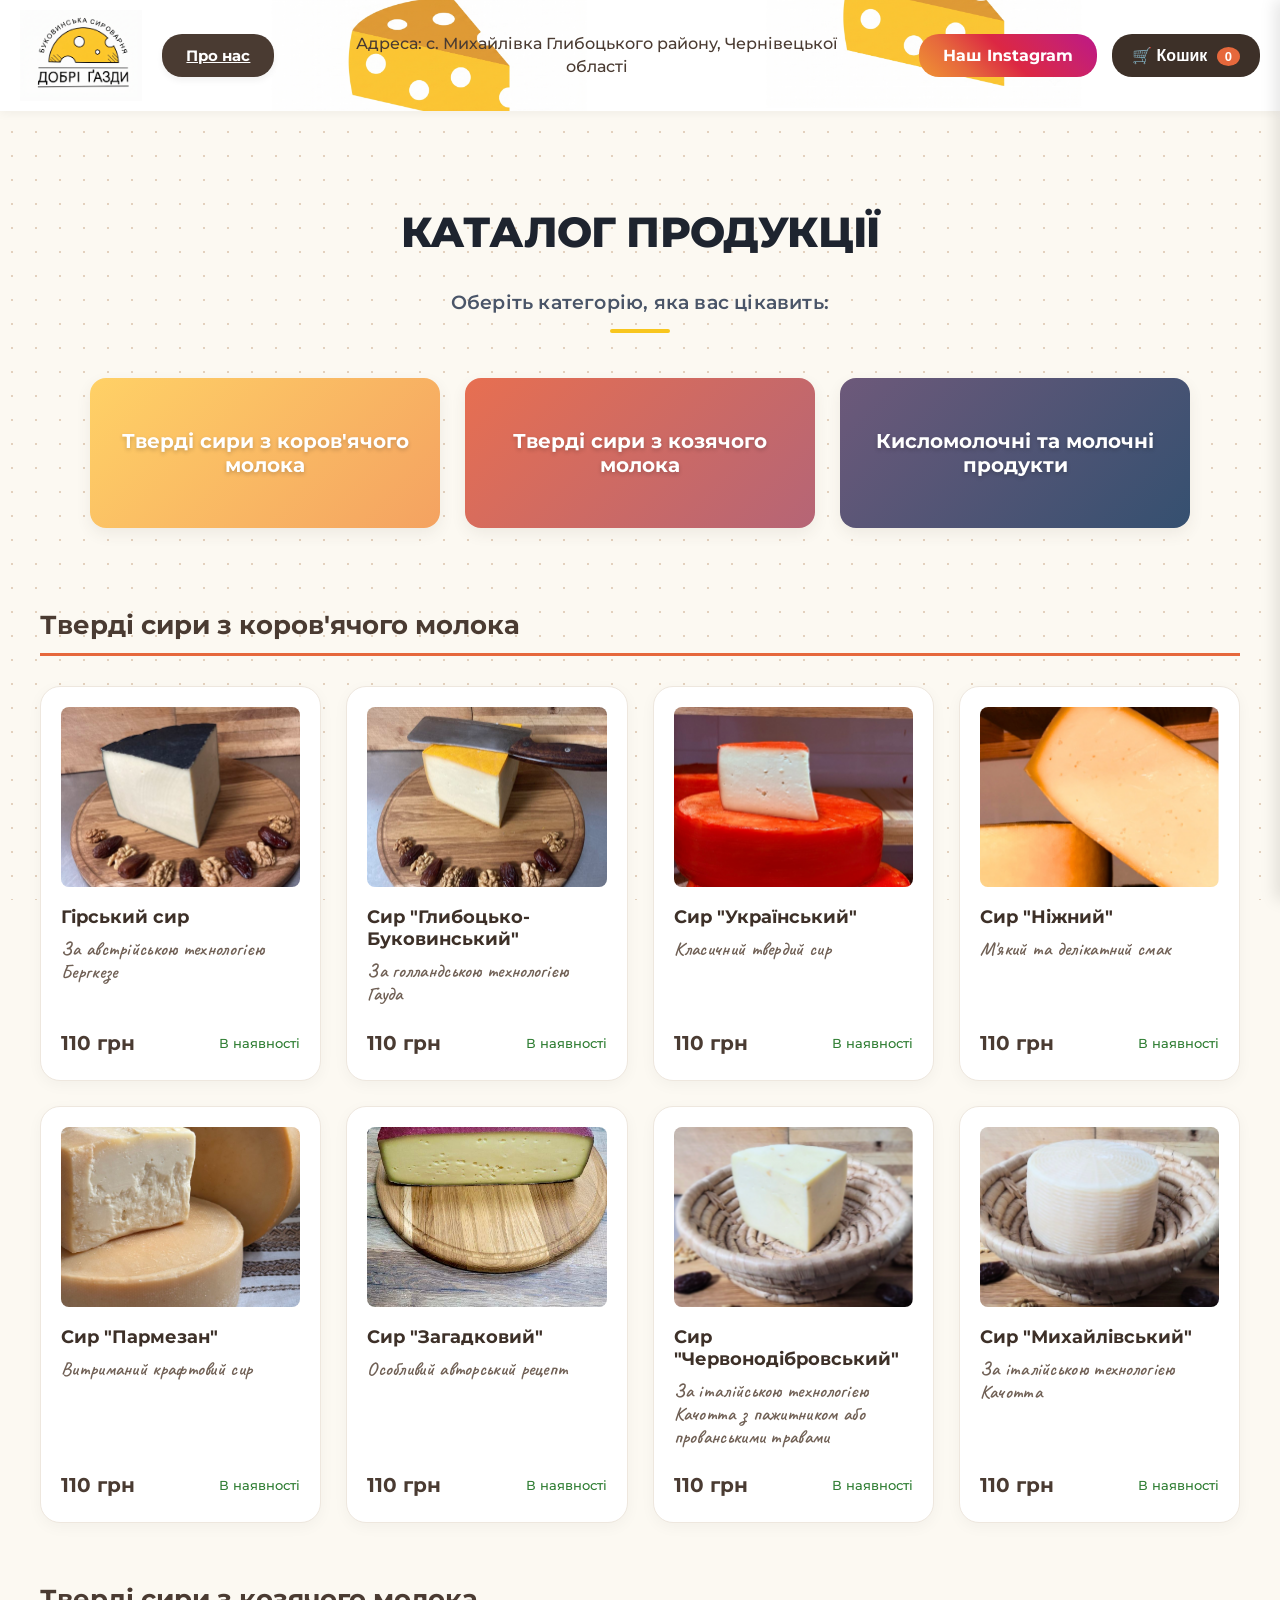
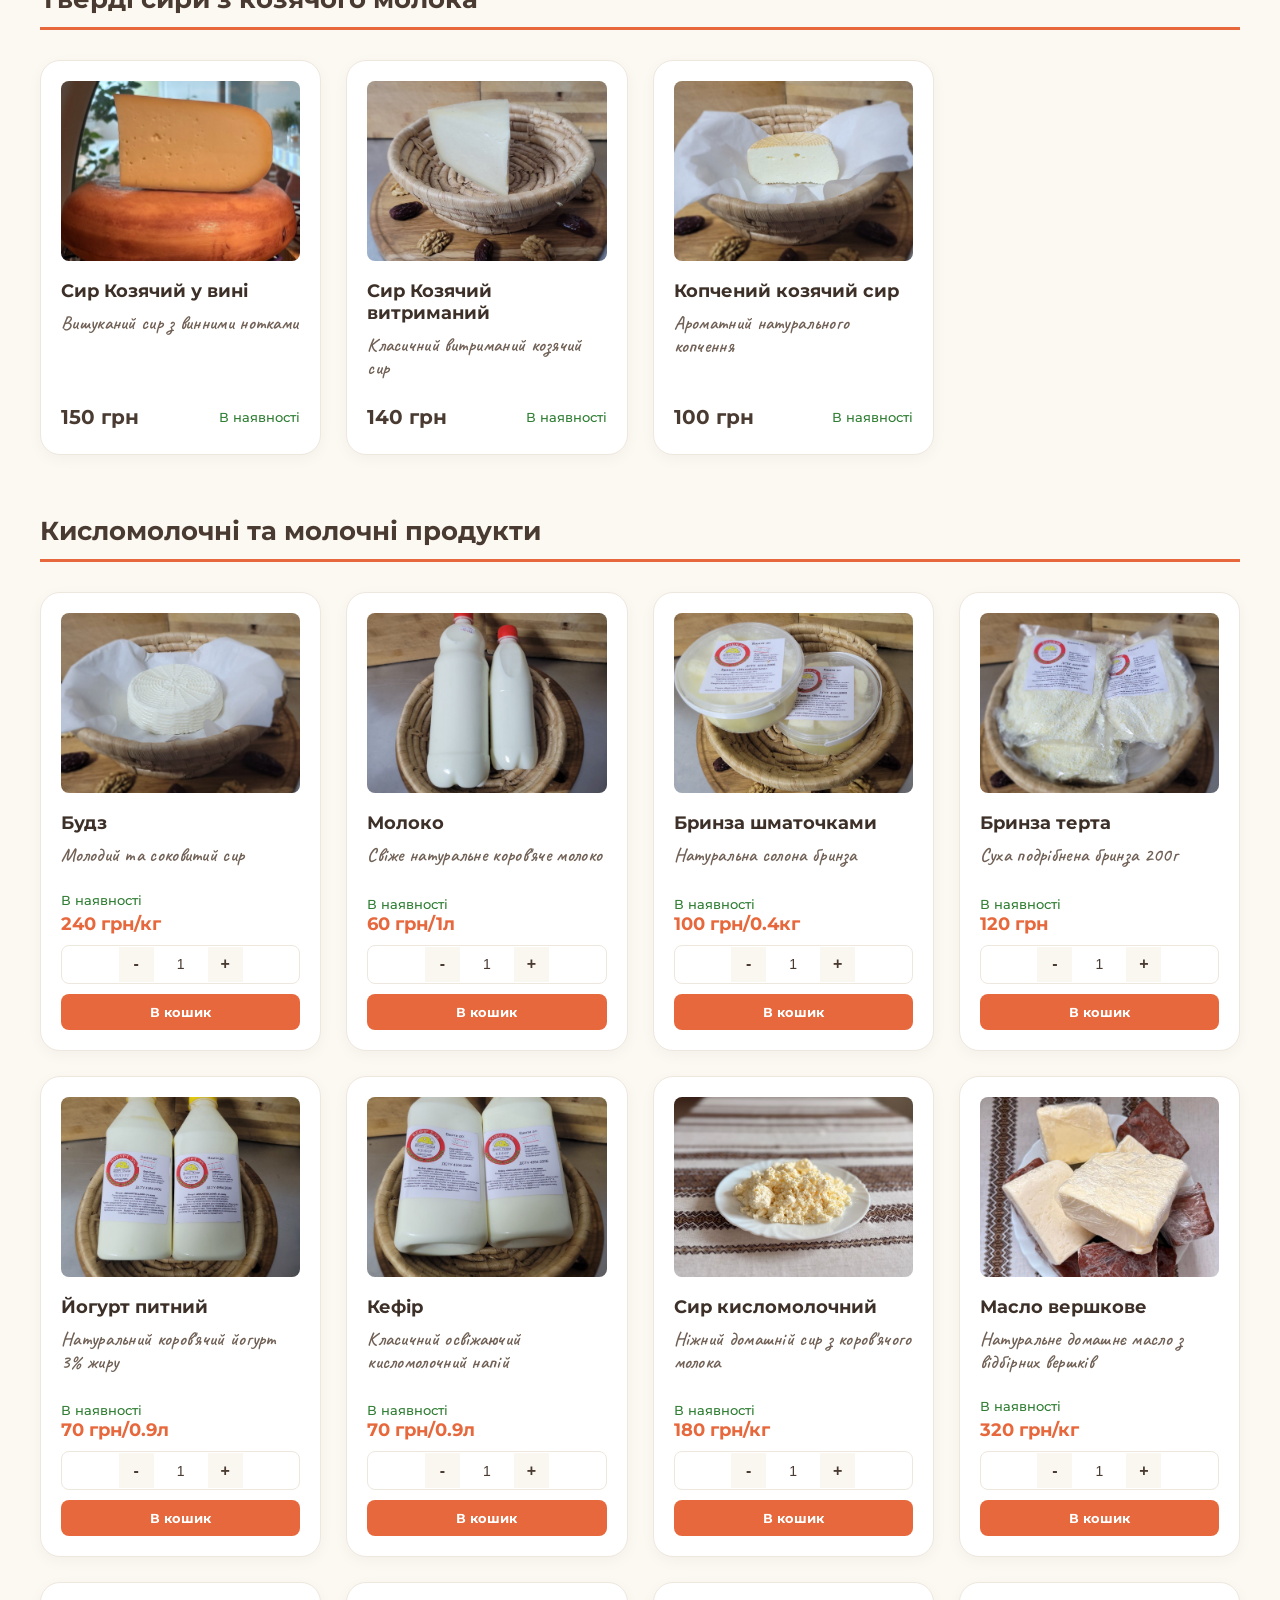
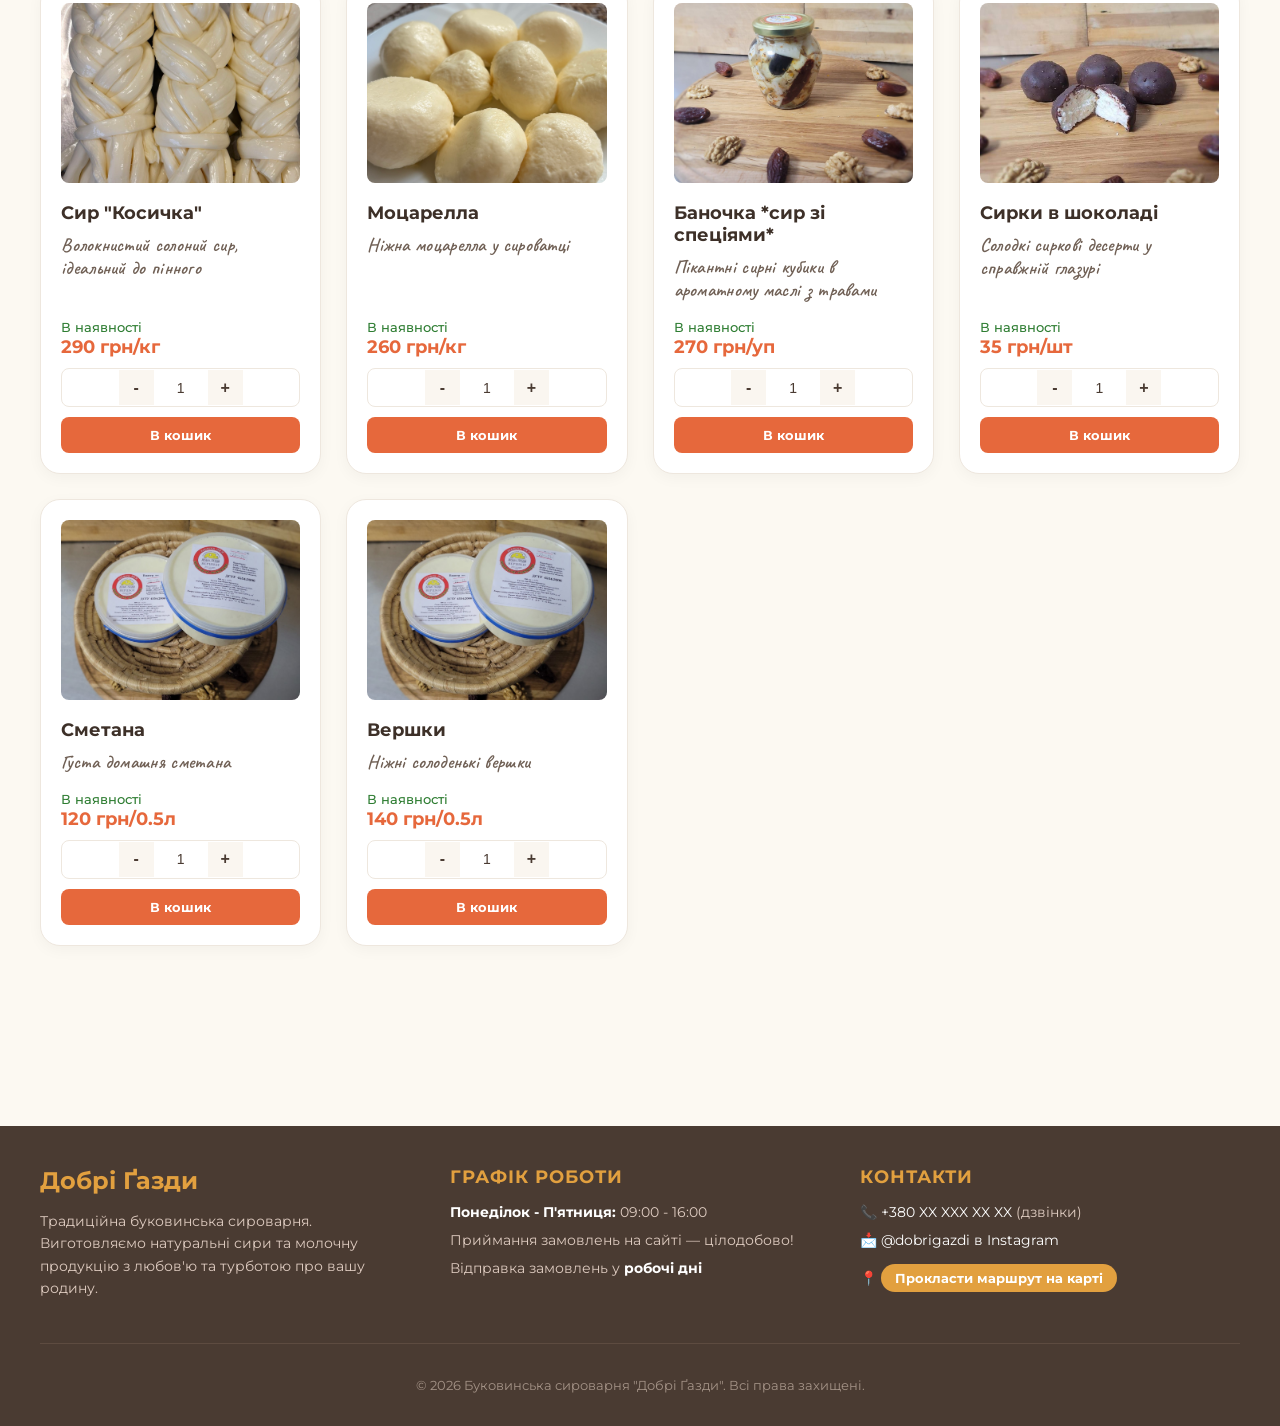
==== commit 38166832: "статус товарів" ====
--- a/index.html
+++ b/index.html
@@ -472,6 +472,9 @@
                     </div>
                     <h3>Будз</h3>
                     <p class="description">Молодий та соковитий сир</p>
+                   <div class="card-status-row">
+   <span class="stock-status">В наявності</span>
+</div>
                     <div class="detailed-description" style="display: none;">
                         Традиційний карпатський сир. Молодий, свіжий, з легким димним ароматом, отриманим під час легкого підкопчування на сироварні.<br><br>
                         <b>Смаковий профіль:</b> Ніжний молочний, ледь солоний з приємним ароматом натурального диму.<br>
@@ -495,6 +498,8 @@
                     </div>
                     <h3>Молоко</h3>
                     <p class="description">Свіже натуральне коров'яче молоко</p>
+                <div>  <span class="stock-status">В наявності</span>
+                </div>
                     <div class="detailed-description" style="display: none;">
                         Свіже, цільне фермерське коров'яче молоко. Натуральний продукт високої якості без жодної термічної чи хімічної обробки.<br><br>
                         <b>Смаковий профіль:</b> Солодкуватий, насичений вершковий смак справжнього домашнього молока.<br>
@@ -517,6 +522,8 @@
                     </div>
                     <h3>Бринза шматочками</h3>
                     <p class="description">Натуральна солона бринза</p>
+                      <div>  <span class="stock-status">В наявності</span>
+                </div>
                     <div class="detailed-description" style="display: none;">
                         Традиційна буковинська бринза, витримана у розсолі. Має приємний виразний солоний смак.<br><br>
                         <b>Смаковий профіль:</b> Солоний, насичений кисломолочний смак.<br>
@@ -540,6 +547,8 @@
                     </div>
                     <h3>Бринза терта</h3>
                     <p class="description">Суха подрібнена бринза 200г</p>
+                      <div>  <span class="stock-status">В наявності</span>
+                </div>
                     <div class="detailed-description" style="display: none;">
                         Справжній секретний інгредієнт для поціновувачів гуцульської кухні. Спеціально висушена та дрібно натерта витримана бринза у герметичній вакуумній упаковці.<br><br>
                         <b>Смаковий профіль:</b> Дуже гострий, насичено-солоний, концентрований смак.<br>
@@ -562,6 +571,8 @@
                     </div>
                     <h3>Йогурт питний</h3>
                     <p class="description">Натуральний коров'ячий йогурт 3% жиру</p>
+                      <div>  <span class="stock-status">В наявності</span>
+                </div>
                     <div class="detailed-description" style="display: none;">
                         Живий корисний йогурт, виготовлений на основі живих молочнокислих бактерій. Повністю натуральний склад без додавання цукру, барвників та консервантів.<br><br>
                         <b>Смаковий профіль:</b> Чистий, м'який, ніжно-вершковий з приємною легкою кислинкою.<br>
@@ -584,6 +595,8 @@
                     </div>
                     <h3>Кефір</h3>
                     <p class="description">Класичний освіжаючий кисломолочний напій</p>
+                      <div>  <span class="stock-status">В наявності</span>
+                </div>
                     <div class="detailed-description" style="display: none;">
                         Натуральний корисний напій, виготовлений на оригінальних кефірних грибках. Сприяє нормалізації травлення та покращенню самопочуття.<br><br>
                         <b>Смаковий профіль:</b> Освіжаючий, з характерною приємною різкістю та легкою кислинкою.<br>
@@ -606,6 +619,8 @@
                     </div>
                     <h3>Сир кисломолочний</h3>
                     <p class="description">Ніжний домашній сир з коров'ячого молока</p>
+                      <div>  <span class="stock-status">В наявності</span>
+                </div>
                     <div class="detailed-description" style="display: none;">
                         Ніжний та розсипчастий кисломолочний сир (творог) середньої жирності. Виготовляється за традиційним домашнім способом з цільного коров'ячого молока.<br><br>
                         <b>Смаковий профіль:</b> М'який вершково-молочний з ледь вловною кислинкою.<br>
@@ -629,6 +644,9 @@
                     </div>
                     <h3>Масло вершкове</h3>
                     <p class="description">Натуральне домашнє масло з відбірних вершків</p>
+                    <div class="card-status-row">
+                        <span class="stock-status">В наявності</span>
+                    </div>
                     <div class="detailed-description" style="display: none;">
                         Справжнє солодковершкове масло екстра-класу. Виготовляється методом збивання свіжих пастеризованих вершків високої жирності.<br><br>
                         <b>Смаковий профіль:</b> Насичений, солодко-вершковий аромат свіжих вершків без жодних сторонніх присмаків.<br>
@@ -652,6 +670,8 @@
                     </div>
                     <h3>Сир "Косичка"</h3>
                     <p class="description">Волокнистий солоний сир, ідеальний до пінного</p>
+                      <div>  <span class="stock-status">В наявності</span>
+                </div>
                     <div class="detailed-description" style="display: none;">
                         Улюблений багатьма розсільний волокнистий сир, який ми заплітаємо вручну. Має чудовий виражений солоний смак та апетитний аромат.<br><br>
                         <b>Смаковий профіль:</b> Помірно солоний, з насиченим молочним характером.<br>
@@ -675,6 +695,8 @@
                     </div>
                     <h3>Моцарелла</h3>
                     <p class="description">Ніжна моцарелла у сироватці</p>
+                      <div>  <span class="stock-status">В наявності</span>
+                </div>
                     <div class="detailed-description" style="display: none;">
                         Класичні білосніжні соковиті кульки моцарелли, що зберігаються у слабосолоній натуральній сироватці для збереження максимальної ніжності.<br><br>
                         <b>Смаковий профіль:</b> Дуже ніжний, прісно-молочний, делікатний смак.<br>
@@ -698,6 +720,8 @@
                     </div>
                     <h3>Баночка *сир зі спеціями*</h3>
                     <p class="description">Пікантні сирні кубики в ароматному маслі з травами</p>
+                     <div>  <span class="stock-status">В наявності</span>
+                </div>
                     <div class="detailed-description" style="display: none;">
                         Один із наших бестселерів. Кубики витриманого розсільного сиру, законсервовані в духмяній олії першого віджиму з додаванням суміші карпатських та прованських трав, часнику та спецій.<br><br>
                         <b>Смаковий профіль:</b> Гострий, солоний, насичений прянощами смак сиру та неймовірно ароматна олія.<br>
@@ -720,6 +744,8 @@
                     </div>
                     <h3>Сирки в шоколаді</h3>
                     <p class="description">Солодкі сиркові десерти у справжній глазурі</p>
+                      <div>  <span class="stock-status">В наявності</span>
+                </div>
                     <div class="detailed-description" style="display: none;">
                         Улюблені натуральні ласощі для дітей та дорослих. Ніжна солодка сирна маса з додаванням ванілі, вкрита товстим хрустким шаром справжнього шоколаду.<br><br>
                         <b>Смаковий профіль:</b> Солодкий, ванільно-сирний з насиченим шоколадним смаком.<br>
@@ -743,6 +769,8 @@
                     </div>
                     <h3>Сметана</h3>
                     <p class="description">Густа домашня сметана</p>
+                      <div>  <span class="stock-status">В наявності</span>
+                </div>
                     <div class="detailed-description" style="display: none;">
                         Справжня сільська густа сметана, виготовлена шляхом сепарування свіжого незбираного молока та заквашування корисними культурами.<br><br>
                         <b>Смаковий профіль:</b> Солодкувато-вершковий, насичений домашній смак без зайвої кислоти.<br>
@@ -766,6 +794,8 @@
                     </div>
                     <h3>Вершки</h3>
                     <p class="description">Ніжні солоденькі вершки</p>
+                      <div>  <span class="stock-status">В наявності</span>
+                </div>
                     <div class="detailed-description" style="display: none;">
                         Свіжі, густі питні вершки високої жирності, зняті безпосередньо з цільного ранкового молока.<br><br>
                         <b>Смаковий профіль:</b> Ніжний, виражений солодкувато-молочний смак.<br>
--- a/style.css
+++ b/style.css
@@ -1252,38 +1252,195 @@
     transform: scale(0.97);
 }/* ================= ОНОВЛЕНА ПЛАВНА АНІМАЦІЯ ПОЛЬОТУ ================= */
 
-/* Летючий клон картинки */
-.flying-product-img {
+/* ================= АНІМАЦІЯ ПОЛЬОТУ З ПЕРЕТВОРЕННЯМ НА СИР ================= */
+
+/* Початковий контейнер для летючого елемента */
+.flying-wrapper {
     position: fixed;
     z-index: 9999;
-    width: 70px;
-    height: 70px;
+    pointer-events: none;
+    display: flex;
+    align-items: center;
+    justify-content: center;
+    transition: 
+        top 0.9s cubic-bezier(0.25, 1, 0.5, 1),
+        left 0.9s cubic-bezier(0.1, 0.8, 0.2, 1);
+}
+
+/* Картинка, яка швидко зменшується на 50% і зникає */
+.flying-img-part {
+    position: absolute;
+    width: 100%;
+    height: 100%;
     object-fit: cover;
     border-radius: 50%;
-    pointer-events: none;
     box-shadow: 0 8px 20px rgba(0, 0, 0, 0.15);
+    transform: scale(1);
+    opacity: 1;
+    transition: transform 0.3s ease-out, opacity 0.4s ease-in, filter 0.4s;
+}
+
+/* Мінімалістичний логотип сиру, який з'являється в польоті */
+.flying-cheese-icon {
+    position: absolute;
+    font-size: 32px; /* Розмір іконки сиру */
+    opacity: 0;
+    transform: scale(0);
+    transition: transform 0.5s cubic-bezier(0.175, 0.885, 0.32, 1.275), opacity 0.4s ease-out;
+}
+
+/* Стан елементів у дорозі (додається через JS) */
+.flying-wrapper.in-flight .flying-img-part {
+    transform: scale(0.5); /* Зменшуємо фото на 50% */
+    opacity: 0;
+    filter: blur(4px);    /* Плавне розмиття при зникненні */
+}
+
+.flying-wrapper.in-flight .flying-cheese-icon {
+    opacity: 1;
+    transform: scale(1);   /* Сир ефектно розгортається */
+}
+
+/* Пружиниста анімація кошика при отриманні сиру */
+@keyframes basket-drop {
+    0% { transform: scale(1); }
+    30% { transform: scale(1.3) rotate(-8deg); }
+    50% { transform: scale(0.85) rotate(4deg); }
+    70% { transform: scale(1.1) rotate(-2deg); }
+    100% { transform: scale(1) rotate(0); }
+}
+
+.basket-animate {
+    animation: basket-drop 0.65s cubic-bezier(0.175, 0.885, 0.32, 1.275);
+}
+/* ==========================================================================
+   М ОБІЛЬНА ОПТИМІЗАЦІЯ (ДЛЯ ЕКРАНІВ МЕНШЕ 768px)
+   ========================================================================== */
+@media (max-width: 768px) {
     
-    /* Ефект легкого розмиття під час руху для більшої плавності */
-    filter: blur(0.5px); 
-    
-    /* Надвишукана крива Безьє (cubic-bezier) для імітації фізики польоту з м'яким гальмуванням */
-    transition: 
-        top 0.9s cubic-bezier(0.25, 1, 0.5, 1),
-        left 0.9s cubic-bezier(0.1, 0.8, 0.2, 1),
-        width 0.9s ease-out,
-        height 0.9s ease-out,
-        opacity 0.9s ease-in;
-}
-
-/* М'яка, пружиниста анімація для самої кнопки кошика */
-@keyframes basket-elastic {
-    0% { transform: scale(1); }
-    30% { transform: scale(1.25) rotate(-6deg); }
-    50% { transform: scale(0.9) rotate(3deg); }
-    75% { transform: scale(1.08) rotate(-1deg); }
-    100% { transform: scale(1) rotate(0); }
-}
-
-.basket-animate {
-    animation: basket-elastic 0.6s cubic-bezier(0.175, 0.885, 0.32, 1.275);
-}
+    /* 1. ШАПКА САЙТУ */
+    .site-header {
+        flex-direction: column; /* Розташовуємо елементи шапки один під одним */
+        gap: 12px;
+        padding: 15px 10px;
+        text-align: center;
+    }
+
+    .header-left {
+        width: 100%;
+        justify-content: space-between; /* Логотип та "Про нас" на одній лінії */
+    }
+
+    .address-link {
+        font-size: 13px; /* Трохи менший шрифт для адреси */
+        margin: 5px 0;
+        line-height: 1.3;
+    }
+
+    .header-actions {
+        width: 100%;
+        justify-content: center;
+        gap: 10px;
+    }
+
+    .instagram-btn, .cart-btn {
+        flex: 1; /* Кнопки ділять простір порівну на ширину екрану */
+        font-size: 14px;
+        padding: 10px;
+        justify-content: center;
+    }
+
+    /* 2. ТЕКСТИ КАТАЛОГУ */
+    .main-title {
+        font-size: 28px; /* Зменшуємо заголовок, щоб він не займав весь екран */
+        margin-bottom: 8px;
+    }
+
+    .main-subtitle {
+        font-size: 15px;
+        margin-bottom: 30px;
+    }
+
+    /* 3. КНОПКИ КАТЕГОРІЙ */
+    .categories-menu {
+        flex-direction: column; /* Кнопки категорій стають вертикально */
+        gap: 12px;
+        padding: 0 10px;
+    }
+
+    .categories-menu .category-card {
+        max-width: 100%; /* Кожна кнопка займає всю ширину */
+        height: 80px; /* Робимо їх трохи компактнішими */
+    }
+
+    /* 4. СІТКА ТОВАРІВ */
+    .products-grid {
+        grid-template-columns: 1fr !important; /* Тільки 1 товар в ряд для зручності */
+        gap: 20px;
+        padding: 10px;
+    }
+
+    .product-card {
+        padding: 15px;
+        border-radius: 16px;
+    }
+
+    /* На мобільних hover-ефект (наведення мишкою) не працює, тому робимо 
+       блоки вибору ваги та кнопку замовлення ПОСТІЙНО видимими */
+    .interactive-controls {
+        max-height: none !important;
+        opacity: 1 !important;
+        margin-top: 15px !important;
+    }
+
+    .product-card:hover {
+        transform: none !important; /* Вимикаємо стрибки картки при тапі пальцем */
+    }
+
+    /* 5. БІЧНА ПАНЕЛЬ КОШИКА НА ПОВНИЙ ЕКРАН */
+    .cart-sidebar {
+        width: 100% !important; /* Кошик перекриває весь екран телефону */
+        right: -100% !important;
+    }
+
+    .cart-sidebar.open {
+        right: 0 !important;
+    }
+
+    /* 6. МОДАЛЬНІ ВІКНА (ОФОРМЛЕННЯ ТА ДЕТАЛЬНИЙ ПЕРЕГЛЯД) */
+    .modal-content, .product-modal-content {
+        width: 95% !important;
+        margin: 10px auto;
+        padding: 20px 15px;
+        max-height: 90vh;
+        overflow-y: auto; /* Дозволяємо прокрутку всередині вікна */
+    }
+
+    /* Сітка детального перегляду сиру стає в один стовпчик */
+    .product-modal-grid {
+        grid-template-columns: 1fr !important;
+        gap: 15px;
+    }
+
+    #modal-product-img {
+        max-height: 200px; /* Зменшуємо картинку в модалці на мобільному */
+        width: auto;
+        margin: 0 auto;
+        display: block;
+    }
+
+    #modal-product-title {
+        font-size: 22px;
+        text-align: center;
+    }
+
+    .modal-desc-text {
+        font-size: 14px;
+        line-height: 1.4;
+    }
+}/* М'який сірий колір для товарів, яких тимчасово немає в наявності */
+.stock-status.out-of-stock {
+    color: #ff0000 !important;       /* Світло-сірий колір тексту */
+    background-color: #f8fafc;       /* Дуже ніжний сірий фон */
+    border-color: #cbd5e1 !important;/* Сіра рамка */
+}
